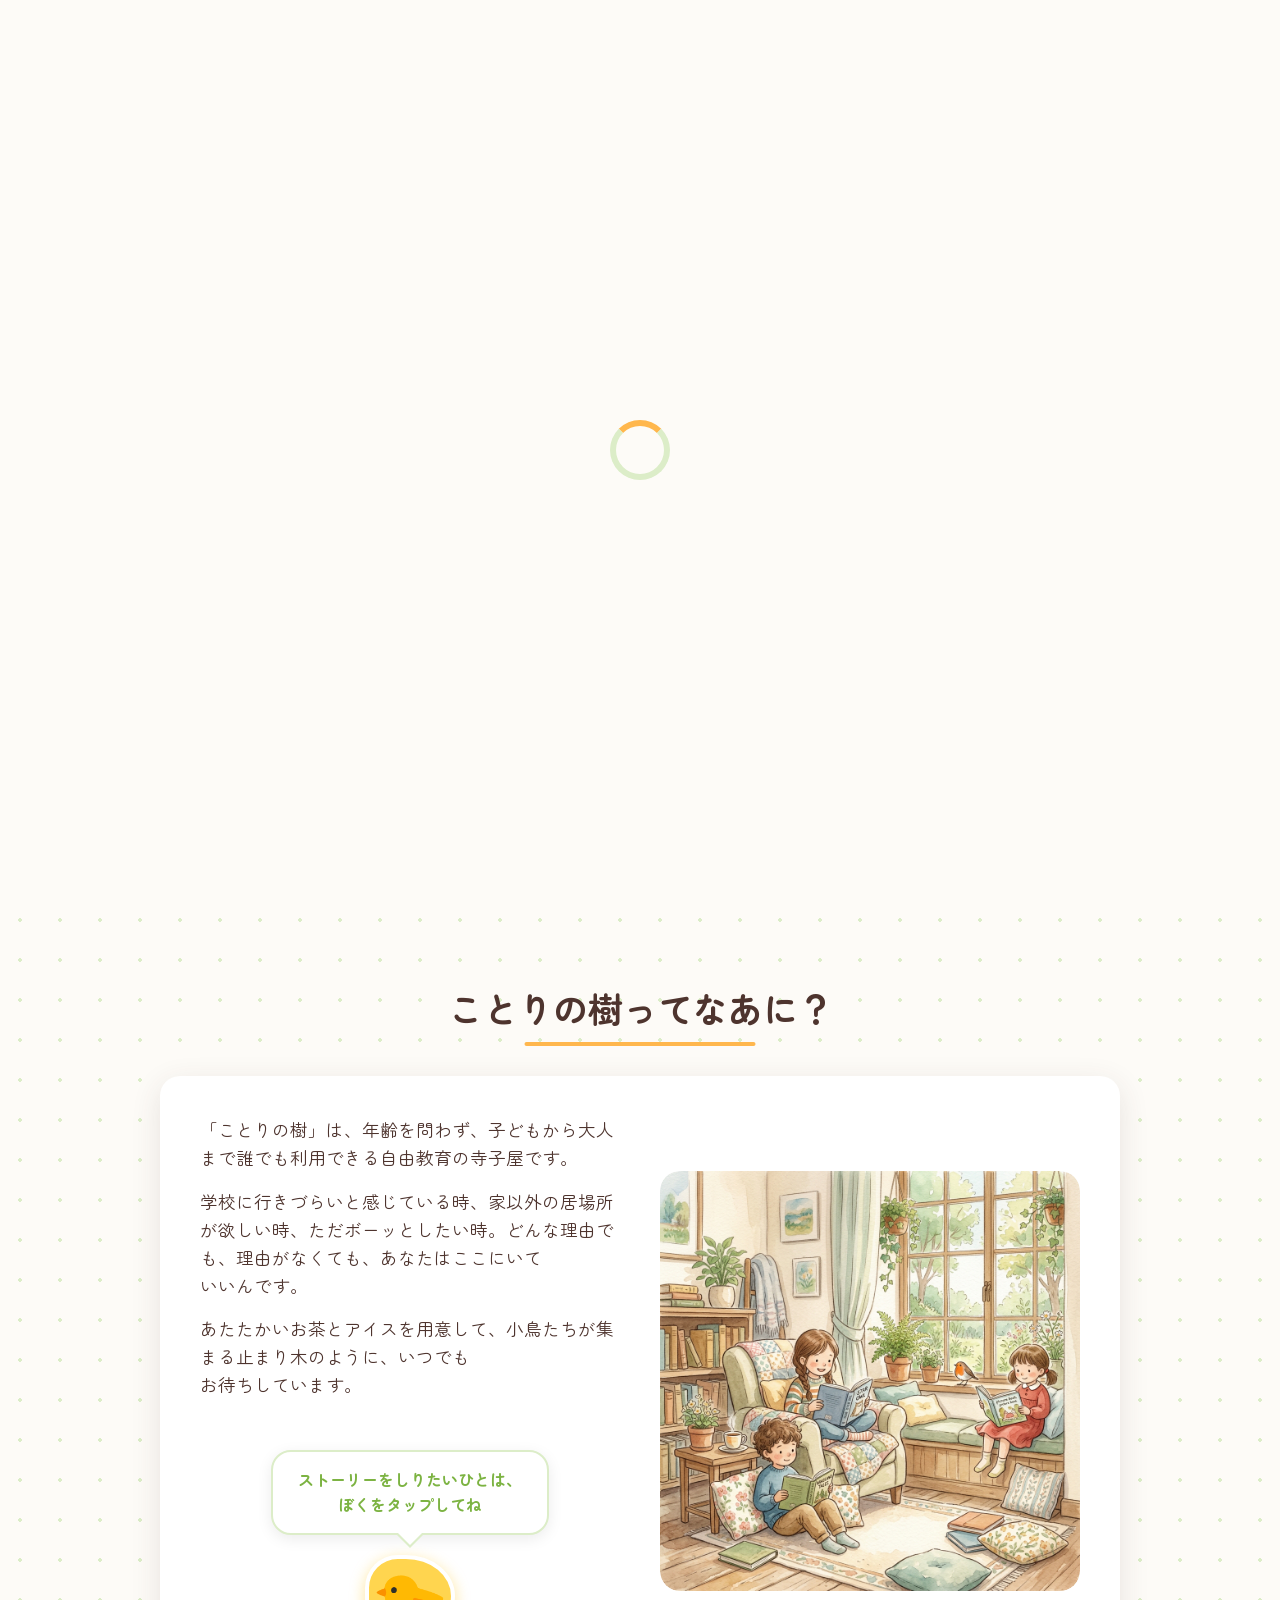
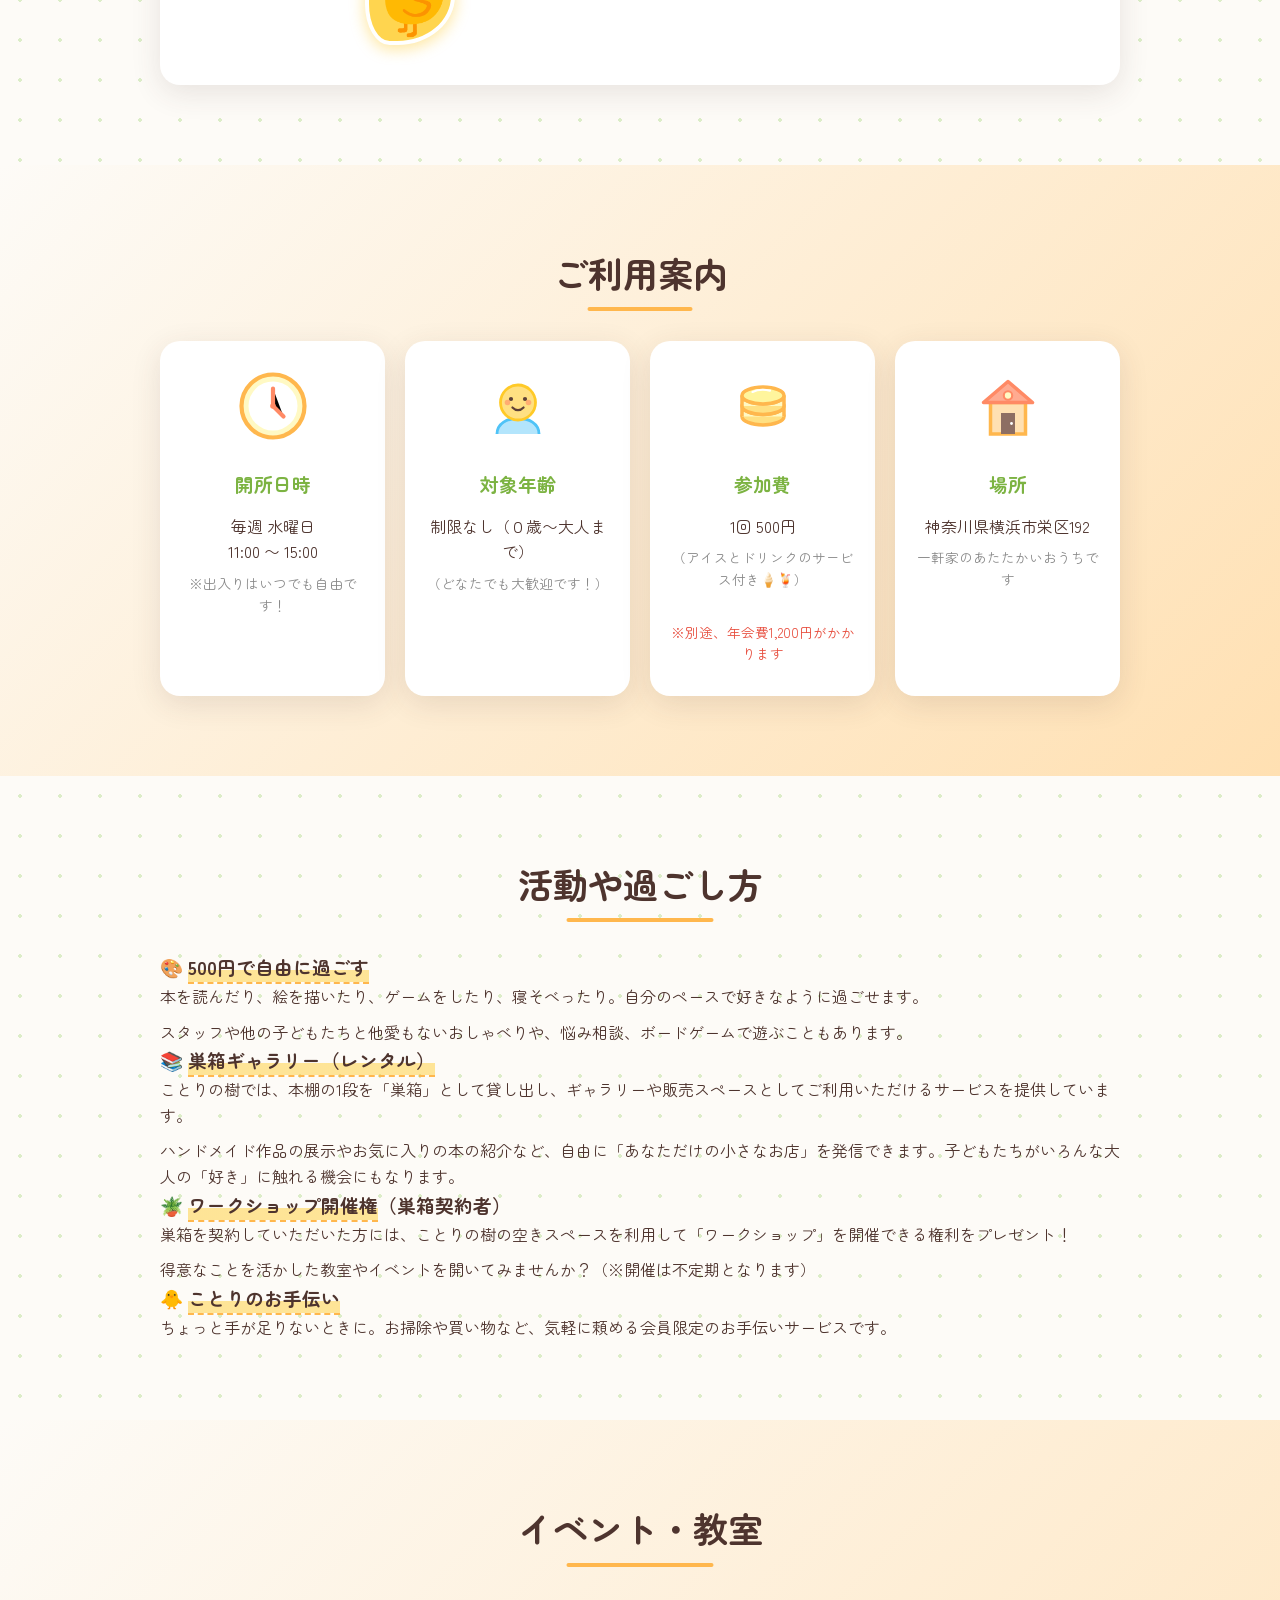
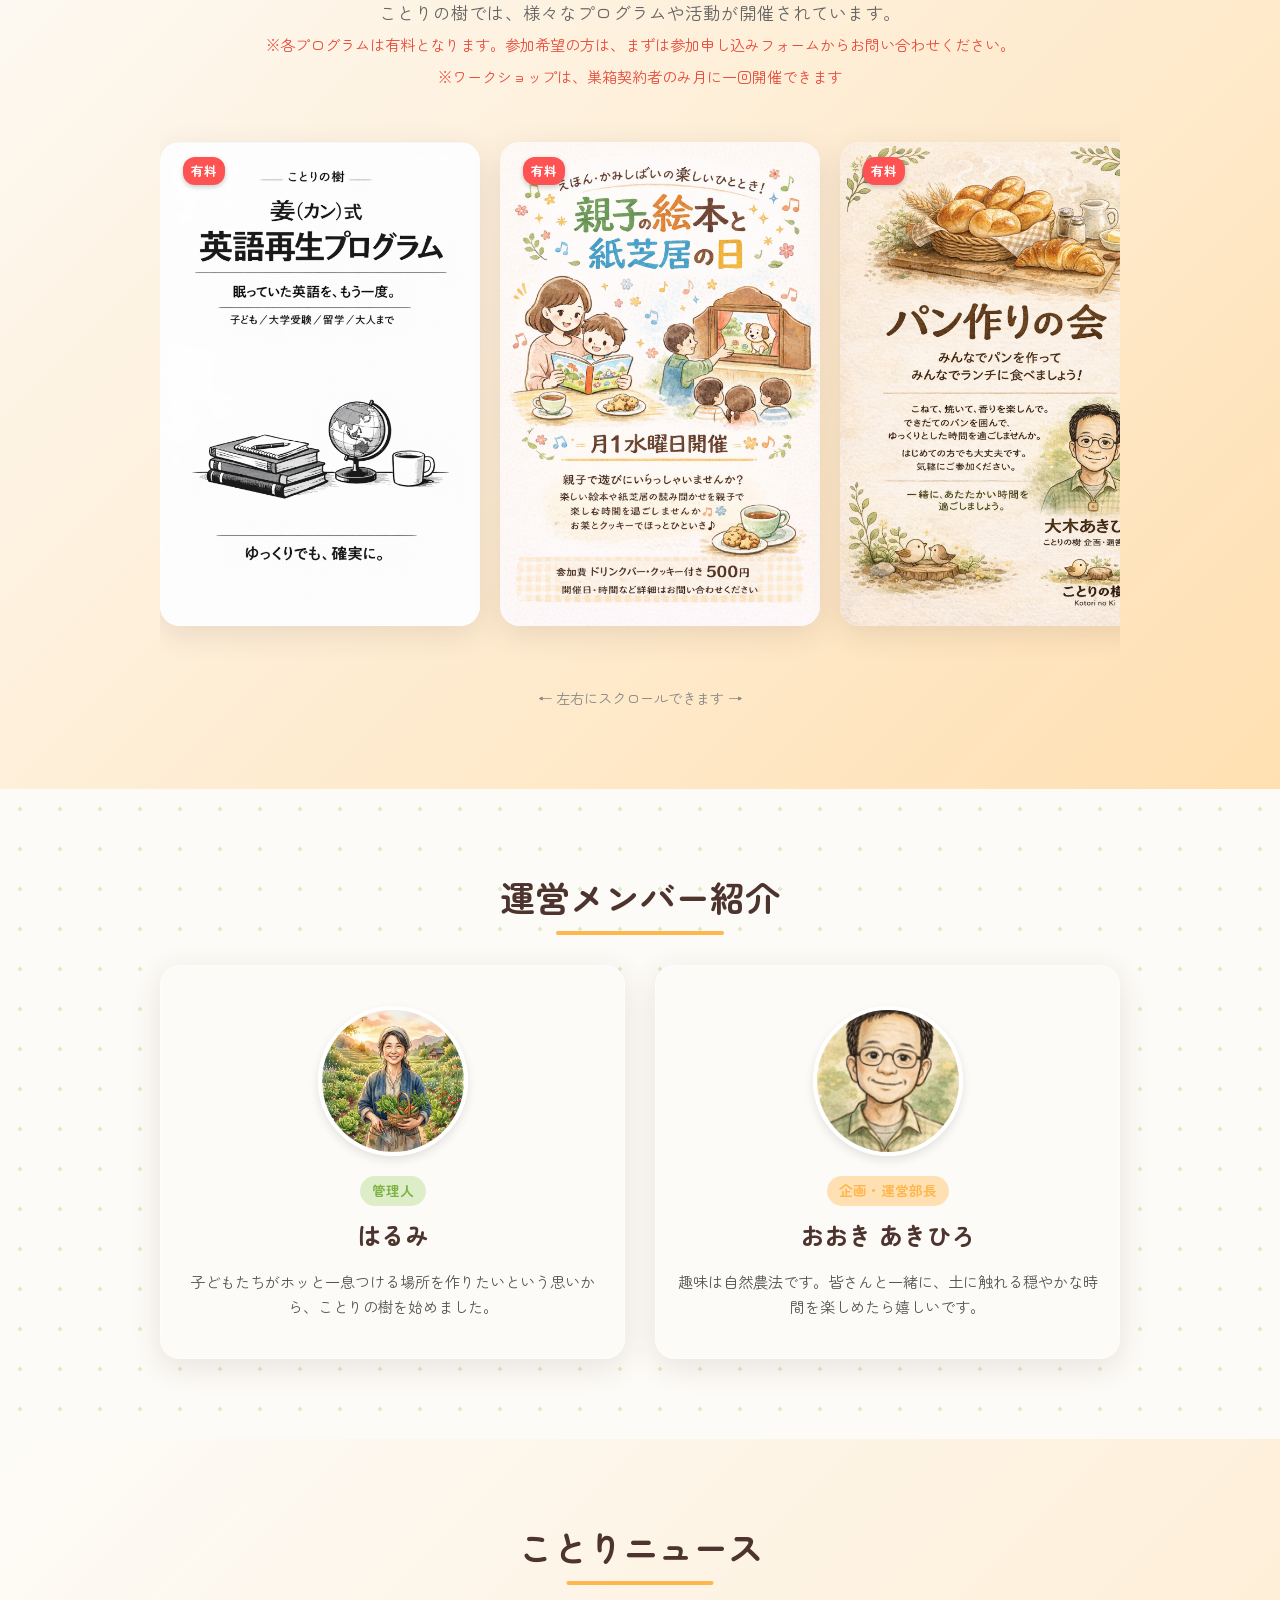
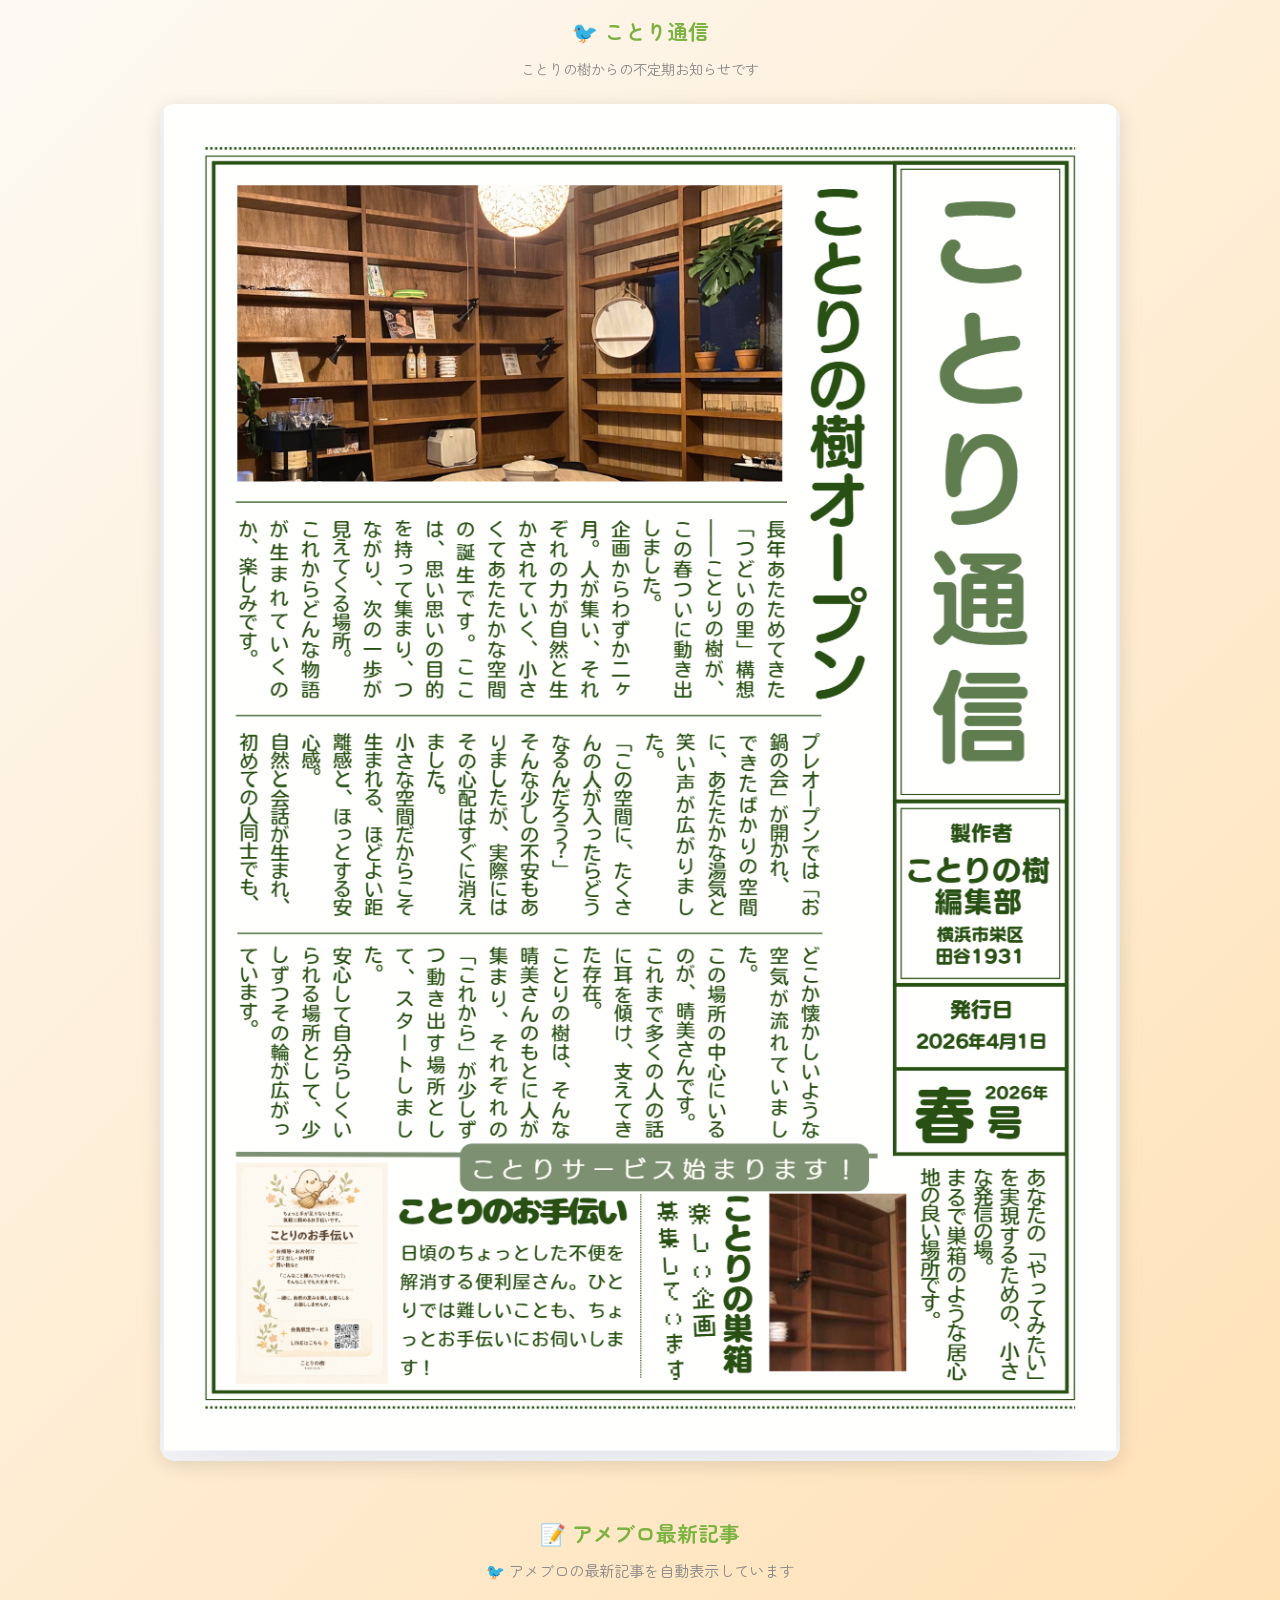
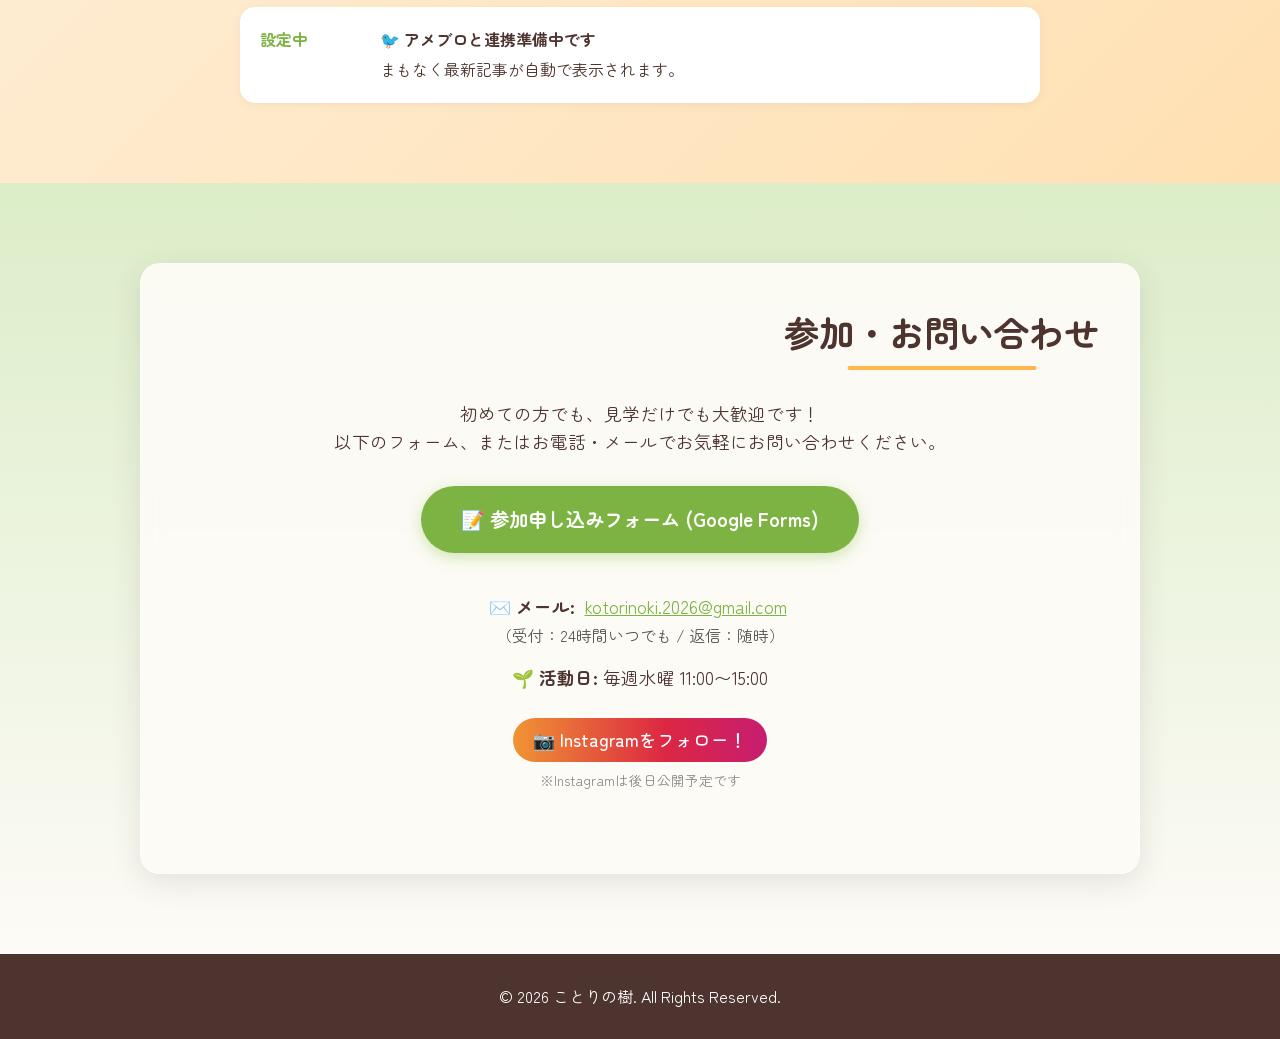
==== index.html @ 7802e170 "SEO/Security: title+region, OGP, JSON-LD, sitemap, robots.txt, email obfuscation, ameba-more-link bu" ====
<!DOCTYPE html>
<html lang="ja">

<head>
    <meta charset="UTF-8">
    <meta name="viewport" content="width=device-width, initial-scale=1.0">
    <title>ことりの樹 | 横浜・栄区の自由教育 寺子屋コミュニティスペース</title>
    <meta name="description" content="横浜市栄区にある自由教育の寺子屋「ことりの樹」。子どもから大人まで誰でも立ち寄れるコミュニティスペース。毎週水曜11〜15時、参加費500円（アイス・ドリンク付き）。">
    <meta name="keywords" content="ことりの樹, 横浜, 栄区, 自由教育, 寺子屋, コミュニティスペース, 不登校, 居場所, 子ども">
    <meta name="author" content="ことりの樹">
    <link rel="canonical" href="https://myuchandeasu.github.io/kotorinokideasu/">

    <!-- OGP（SNSシェア対策） -->
    <meta property="og:title" content="ことりの樹 | 横浜・栄区の自由教育 寺子屋">
    <meta property="og:description" content="小鳥のようにふらっと立ち寄れる場所。毎週水曜11〜15時、参加費500円。横浜市栄区の自由教育コミュニティスペースです。">
    <meta property="og:image" content="https://myuchandeasu.github.io/kotorinokideasu/nanohana.png">
    <meta property="og:url" content="https://myuchandeasu.github.io/kotorinokideasu/">
    <meta property="og:type" content="website">
    <meta property="og:locale" content="ja_JP">
    <meta property="og:site_name" content="ことりの樹">

    <!-- Twitter Card -->
    <meta name="twitter:card" content="summary_large_image">
    <meta name="twitter:title" content="ことりの樹 | 横浜・栄区の自由教育 寺子屋">
    <meta name="twitter:description" content="小鳥のようにふらっと立ち寄れる場所。毎週水曜11〜15時、参加費500円。横浜市栄区。">
    <meta name="twitter:image" content="https://myuchandeasu.github.io/kotorinokideasu/nanohana.png">

    <!-- JSON-LD 構造化データ（Googleがローカル施設として認識） -->
    <script type="application/ld+json">
    {
      "@context": "https://schema.org",
      "@type": "CommunityCenter",
      "name": "ことりの樹",
      "alternateName": "自由教育の寺子屋 ことりの樹",
      "description": "横浜市栄区にある、子どもから大人まで誰でも利用できる自由教育のコミュニティスペース。毎週水曜日11〜15時開所。参加費500円。",
      "url": "https://myuchandeasu.github.io/kotorinokideasu/",
      "email": "kotorinoki.2026@gmail.com",
      "address": {
        "@type": "PostalAddress",
        "streetAddress": "192",
        "addressLocality": "栄区",
        "addressRegion": "神奈川県横浜市",
        "addressCountry": "JP"
      },
      "openingHoursSpecification": {
        "@type": "OpeningHoursSpecification",
        "dayOfWeek": "Wednesday",
        "opens": "11:00",
        "closes": "15:00"
      },
      "priceRange": "¥500〜"
    }
    </script>

    <link rel="icon" href="favicon.png" type="image/png">
    <link rel="shortcut icon" href="favicon.png" type="image/png">
    <link href="https://fonts.googleapis.com/css2?family=Zen+Maru+Gothic:wght@400;500;700&display=swap"
        rel="stylesheet">
    <style>
/* ----- Base & Variables ----- */
:root {
    --primary: #7cb342; /* 少しだけ落ち着いたリーフグリーン */
    --primary-light: #dcedc8;
    --secondary: #ffb74d;
    --secondary-light: #ffe0b2;
    --bg-color: #fdfbf7;
    --text-color: #4e342e; /* より温かみのある深いウッドブラウン */
    --card-bg: rgba(253, 251, 247, 0.92); /* テキストが読みやすいように不透明度と温かみをアップ */
    --border-radius: 20px;
    --shadow: 0 8px 30px rgba(78, 52, 46, 0.12); /* ブラウン系のやさしい影 */
}

* {
    margin: 0;
    padding: 0;
    box-sizing: border-box;
    font-family: 'Zen Maru Gothic', sans-serif;
}

body {
    background-color: var(--bg-color);
    color: var(--text-color);
    line-height: 1.6;
    overflow-x: hidden;
}

h1, h2, h3, h4 { font-weight: 700; color: var(--text-color); }

a { text-decoration: none; color: inherit; transition: all 0.3s ease; }
ul { list-style: none; }

.container { max-width: 1000px; margin: 0 auto; padding: 0 20px; }
.section { padding: 80px 0; }

.section-title {
    text-align: center;
    font-size: 2.2rem;
    margin-bottom: 40px;
    position: relative;
    display: inline-block;
    left: 50%;
    transform: translateX(-50%);
}
.section-title::after {
    content: '';
    position: absolute;
    bottom: -10px;
    left: 20%;
    width: 60%;
    height: 4px;
    background: var(--secondary);
    border-radius: 2px;
}
.section-desc { font-size: 1.1rem; color: #666; line-height: 1.8; }

.glass-card {
    background: var(--card-bg);
    backdrop-filter: blur(10px);
    border-radius: var(--border-radius);
    padding: 40px;
    box-shadow: var(--shadow);
    border: 1px solid rgba(255,255,255,0.3);
}

.btn-primary, .btn-large, .btn-sm {
    display: inline-block;
    background: var(--secondary);
    color: #fff;
    padding: 12px 28px;
    border-radius: 50px;
    font-weight: 700;
    border: none;
    cursor: pointer;
    box-shadow: 0 4px 15px rgba(255,183,77,0.4);
    transition: transform 0.2s, box-shadow 0.2s;
}
.btn-large {
    padding: 18px 40px;
    font-size: 1.2rem;
    background: linear-gradient(to right, var(--primary) 0%, var(--primary) 50%, #558b2f 100%);
    background-size: 200% auto;
    box-shadow: 0 4px 15px rgba(139,195,74,0.4);
    transition: background-position 0.4s ease-out, transform 0.2s, box-shadow 0.2s;
}
.btn-sm { padding: 8px 16px; font-size: 0.9rem; }
.btn-primary:hover, .btn-large:hover, .btn-sm:hover {
    transform: translateY(-2px);
    box-shadow: 0 6px 20px rgba(0,0,0,0.15);
}
.btn-large:hover {
    background-position: right center;
}

.bounce { animation: bounce 2s infinite; }
@keyframes bounce {
    0%,20%,50%,80%,100% { transform: translateY(0); }
    40% { transform: translateY(-10px); }
    60% { transform: translateY(-5px); }
}

.btn-pulse {
    animation: btnPulse 2s infinite;
}
@keyframes btnPulse {
    0% { transform: scale(1); box-shadow: 0 0 0 0 rgba(255, 183, 77, 0.7); }
    50% { transform: scale(1.03); box-shadow: 0 0 0 10px rgba(255, 183, 77, 0); }
    100% { transform: scale(1); box-shadow: 0 0 0 0 rgba(255, 183, 77, 0); }
}

/* Navbar */
.navbar {
    position: fixed;
    top: 0;
    width: 100%;
    padding: 15px 40px;
    display: flex;
    justify-content: space-between;
    align-items: center;
    z-index: 1000;
    background: rgba(253, 251, 247, 0.9);
    backdrop-filter: blur(8px);
    box-shadow: 0 2px 15px rgba(78, 52, 46, 0.08);
    transition: all 0.3s ease;
}
.navbar.scrolled {
    padding: 10px 40px;
    background: rgba(253, 251, 247, 0.98);
}
.navbar .logo { font-size: 1.6rem; font-weight: 700; color: var(--text-color); cursor: pointer; }
.nav-links { display: flex; gap: 20px; align-items: center; }
.nav-links a { color: var(--text-color); font-weight: 500; }
.nav-links a:not(.btn-sm):hover { color: var(--primary); }

/* Hero */
.hero {
    position: relative;
    height: 100vh;
    min-height: 600px;
    display: flex;
    align-items: center;
    justify-content: center;
    padding: 20px;
    overflow: hidden;
}
.hero-slideshow {
    position: absolute;
    top: 0; left: 0; width: 100%; height: 100%;
    z-index: -1;
    background-color: var(--text-color);
}
.hero-slide {
    position: absolute;
    top: 0; left: 0; width: 100%; height: 100%;
    background-size: cover;
    background-position: center;
    filter: brightness(0.9) contrast(1.05);
    opacity: 0;
    animation: fadeAnim 12s infinite linear;
}
.slide-1 { animation-delay: 0s; }
.slide-2 { animation-delay: 6s; }

@keyframes fadeAnim {
    0% { opacity: 0; transform: scale(1); }
    10% { opacity: 1; transform: scale(1.02); }
    40% { opacity: 1; transform: scale(1.05); }
    50% { opacity: 0; transform: scale(1.06); }
    100% { opacity: 0; transform: scale(1.1); }
}
.hero-content { 
    text-align: center; 
    max-width: 650px; 
    margin-top: 30px; 
    opacity: 0;
    animation: textFadeIn 2s ease-out forwards;
    animation-delay: 1.5s; /* パッと画像が出た後に中心の文字が出現 */
}
@keyframes textFadeIn {
    0% { opacity: 0; transform: translateY(20px); }
    100% { opacity: 1; transform: translateY(0); }
}
.hero-content h1 { font-size: 2.5rem; margin-bottom: 20px; color: var(--text-color); }
.hero-content .subtitle { font-size: 1.1rem; margin-bottom: 30px; line-height: 1.8; font-weight: 500; }

/* Concept */
.pattern-bg {
    background-image: radial-gradient(var(--primary-light) 2px, transparent 2px);
    background-size: 40px 40px;
}
.concept-content {
    display: flex;
    align-items: center;
    gap: 40px;
    background: #fff;
    border-radius: var(--border-radius);
    padding: 40px;
    box-shadow: var(--shadow);
}
.concept-text { flex: 1; }
.concept-text p { margin-bottom: 15px; font-size: 1.1rem; }
.concept-image { flex: 1; border-radius: var(--border-radius); overflow: hidden; }
.concept-image img { width: 100%; height: auto; display: block; border-radius: var(--border-radius); transition: transform 0.3s; }
.concept-image img:hover { transform: scale(1.03); }

/* Info */
.soft-bg { background: linear-gradient(135deg, var(--bg-color), var(--secondary-light)); }
.info-grid { display: grid; grid-template-columns: repeat(auto-fit, minmax(220px, 1fr)); gap: 20px; }
.info-card { background: #fff; padding: 30px 20px; border-radius: var(--border-radius); text-align: center; box-shadow: var(--shadow); transition: transform 0.3s; }
.info-card:hover { transform: translateY(-5px); }
.info-card .icon { font-size: 3rem; margin-bottom: 15px; }
.info-card h3 { margin-bottom: 15px; color: var(--primary); }
.info-card .note { font-size: 0.85rem; color: #888; display: block; margin-top: 8px; }

/* Bookshelf */
.bookshelf-content { display: flex; align-items: center; gap: 40px; }
.bookshelf-text { flex: 1; }
.bookshelf-text h3 { font-size: 1.5rem; margin-bottom: 15px; color: var(--primary); }
.bookshelf-text p { margin-bottom: 15px; }
.bookshelf-grid { flex: 1; display: grid; grid-template-columns: 1fr 1fr; gap: 15px; }
.shelf-box {
    background: #fff;
    padding: 40px 20px;
    border-radius: 15px;
    text-align: center;
    font-weight: 700;
    box-shadow: var(--shadow);
    border-bottom: 8px solid var(--secondary);
    transition: transform 0.3s;
}
.shelf-box:hover { transform: translateY(-5px); }

/* Events Slider */
.events-slider {
    display: flex;
    overflow-x: auto;
    scroll-snap-type: x mandatory;
    gap: 20px;
    padding: 20px 0 40px;
    -webkit-overflow-scrolling: touch;
}
.events-slider::-webkit-scrollbar { height: 12px; }
.events-slider::-webkit-scrollbar-track { background: rgba(0,0,0,0.05); border-radius: 10px; }
.events-slider::-webkit-scrollbar-thumb { background: var(--primary-light); border-radius: 10px; border: 3px solid var(--bg-color); }
.events-slider::-webkit-scrollbar-thumb:hover { background: var(--primary); }
.event-slide {
    flex: 0 0 320px;
    scroll-snap-align: center;
    border-radius: var(--border-radius);
    overflow: hidden;
    box-shadow: var(--shadow);
    background: #fff;
    position: relative;
    transition: transform 0.3s;
    display: flex;
    flex-direction: column;
}
.event-slide:hover { transform: translateY(-5px); }
.event-slide img { width: 100%; height: 100%; object-fit: cover; display: block; flex-grow: 1; }
.event-slide.text-slide {
    display: flex;
    flex-direction: column;
    justify-content: center;
    align-items: center;
    padding: 40px 20px;
    background: #fff;
    border: 2px dashed var(--primary-light);
    text-align: center;
    height: 450px;
}
.event-slide.text-slide h3 { color: var(--primary); margin-bottom: 15px; }
.badge {
    position: absolute;
    top: 15px;
    left: 15px;
    padding: 6px 18px;
    border-radius: 20px;
    color: #fff;
    font-size: 0.85rem;
    font-weight: bold;
    z-index: 10;
    box-shadow: 0 2px 8px rgba(0,0,0,0.2);
}
.badge-paid { background-color: #ff7043; }
.badge-free { background-color: var(--primary); }
.badge-event { background-color: var(--secondary); }

/* Profile */
.profile-card { display: flex; align-items: center; gap: 30px; }
.profile-img { flex: 0 0 200px; }
.img-placeholder {
    width: 200px; height: 200px; border-radius: 50%;
    background: #ddd; display: flex; align-items: center;
    justify-content: center; color: #888; font-weight: bold;
    border: 4px solid #fff; box-shadow: 0 4px 10px rgba(0,0,0,0.1);
}
.profile-info { flex: 1; }
.profile-info h3 { font-size: 1.5rem; margin-bottom: 5px; }
.profile-tag {
    display: inline-block;
    background: var(--primary-light);
    color: var(--primary);
    padding: 4px 12px;
    border-radius: 15px;
    font-size: 0.85rem;
    font-weight: bold;
    margin-bottom: 15px;
}
.profile-info p { margin-bottom: 10px; }

/* News */
.news-list { display: flex; flex-direction: column; gap: 15px; max-width: 800px; margin: 0 auto; }
.news-item {
    background: #fff;
    display: flex;
    padding: 20px;
    border-radius: 15px;
    box-shadow: 0 2px 10px rgba(0,0,0,0.05);
    transition: box-shadow 0.3s;
}
.news-item:hover { box-shadow: 0 5px 20px rgba(0,0,0,0.1); }
.news-date { flex: 0 0 120px; font-weight: bold; color: var(--primary); }
.news-content h4 { margin-bottom: 5px; }

/* Contact */
.contact-section { background: linear-gradient(to bottom, var(--primary-light), var(--bg-color)); }
.contact-section .glass-card { text-align: center; }
.contact-desc { margin-bottom: 30px; font-size: 1.1rem; }
.action-buttons { margin-bottom: 40px; }
.contact-info { margin-bottom: 40px; font-size: 1.1rem; }
.contact-info a { color: var(--primary); font-weight: 500; }
.insta-link {
    display: inline-block;
    background: linear-gradient(to right, #f09433 0%, #dc2743 30%, #bc1888 60%, #5c0b41 100%);
    background-size: 200% auto;
    color: #fff !important;
    padding: 8px 20px;
    border-radius: 25px;
    text-decoration: none;
    font-weight: bold;
    transition: background-position 0.4s ease-out, transform 0.2s;
}
.insta-link:hover { 
    transform: scale(1.05); 
    background-position: right center;
}
.contact-form {
    text-align: left;
    max-width: 500px;
    margin: 0 auto;
    background: rgba(255,255,255,0.5);
    padding: 30px;
    border-radius: var(--border-radius);
}
.contact-form h3 { text-align: center; margin-bottom: 20px; }
.contact-form input, .contact-form textarea {
    width: 100%;
    padding: 15px;
    margin-bottom: 15px;
    border: 1px solid #ddd;
    border-radius: 10px;
    font-size: 1rem;
    background: #fff;
    outline: none;
    transition: border 0.3s;
}
.contact-form input:focus, .contact-form textarea:focus { border-color: var(--primary); }
.contact-form button { width: 100%; }

/* Footer */
footer { text-align: center; padding: 30px; background: var(--text-color); color: #fff; }
.footer-links a { transition: opacity 0.3s; }
.footer-links a:hover { opacity: 0.8; }

/* Hamburger */
.hamburger {
    display: none;
    flex-direction: column;
    justify-content: center;
    gap: 6px;
    cursor: pointer;
    padding: 6px;
    z-index: 1100;
    background: none;
    border: none;
}
.hamburger span { display: block; width: 26px; height: 3px; background: var(--primary); border-radius: 3px; transition: all 0.3s ease; }
.hamburger.open span:nth-child(1) { transform: translateY(9px) rotate(45deg); }
.hamburger.open span:nth-child(2) { opacity: 0; transform: scaleX(0); }
.hamburger.open span:nth-child(3) { transform: translateY(-9px) rotate(-45deg); }

/* Mobile Nav Overlay */
.mobile-nav {
    display: none;
    position: fixed;
    top: 0; left: 0;
    width: 100%; height: 100%;
    background: rgba(253,251,247,0.97);
    z-index: 1050;
    flex-direction: column;
    align-items: center;
    justify-content: center;
    gap: 30px;
    opacity: 0;
    pointer-events: none;
    transition: opacity 0.3s ease;
}
.mobile-nav.open { display: flex; opacity: 1; pointer-events: all; }
.mobile-nav a {
    font-size: 1.4rem;
    font-weight: 700;
    color: var(--text-color);
    padding: 10px 0;
    border-bottom: 2px solid var(--primary-light);
    width: 70%;
    text-align: center;
    transition: color 0.2s;
}
.mobile-nav a:hover, .mobile-nav a:active { color: var(--primary); }
.mobile-nav a.btn-sm {
    background: var(--secondary);
    color: #fff;
    border-radius: 50px;
    border-bottom: none;
    padding: 12px 30px;
    margin-top: 10px;
}

/* Responsive 768px */
@media (max-width: 768px) {
    .section { padding: 50px 0; }
    .container { padding: 0 16px; }
    .section-title { font-size: 1.6rem; margin-bottom: 28px; }
    .navbar { padding: 15px 20px; }
    .navbar.scrolled { padding: 12px 20px; }
    .nav-links { display: none; }
    .hamburger { display: flex; }
    .hero { min-height: 100svh; padding: 16px; }
    .hero-content { margin-top: 60px; padding: 24px 20px; }
    .hero-content h1 { font-size: 1.7rem; line-height: 1.4; }
    .hero-content .subtitle { font-size: 0.95rem; }
    .btn-primary { padding: 12px 24px; font-size: 0.95rem; }
    .concept-content { flex-direction: column; padding: 24px 16px; gap: 20px; }
    .concept-text p { font-size: 1rem; }
    .info-grid { grid-template-columns: 1fr 1fr; gap: 14px; }
    .info-card { padding: 20px 12px; }
    .info-card .icon { font-size: 2.2rem; }
    .story-content { white-space: normal !important; padding: 28px 18px !important; font-size: 0.95rem !important; line-height: 2 !important; text-align: left !important; }
    .manga-trigger .glass-card { padding: 28px 24px !important; width: 100%; box-sizing: border-box; }
    .manga-trigger { margin-top: 36px !important; }
    .bookshelf-content { flex-direction: column; gap: 20px; }
    .bookshelf-grid { width: 100%; grid-template-columns: 1fr 1fr; }
    .shelf-box { padding: 24px 12px; font-size: 0.95rem; }
    .event-slide { flex: 0 0 260px; }
    .event-slide.text-slide { height: 360px; padding: 28px 16px; }
    .btn-large { padding: 14px 24px; font-size: 1rem; }
    .profiles-grid { grid-template-columns: 1fr !important; }
    .news-item { flex-direction: column; gap: 8px; }
    .news-date { flex: 0 0 auto; font-size: 0.9rem; }
    .contact-section .glass-card { padding: 28px 16px; }
    .contact-info { font-size: 0.95rem; }
    .contact-form { padding: 20px 16px; }
    .contact-desc { font-size: 1rem; }
    .profile-img { flex: 0 0 auto; }
}

/* Responsive 400px */
@media (max-width: 400px) {
    .info-grid { grid-template-columns: 1fr; }
    .bookshelf-grid { grid-template-columns: 1fr; }
    .hero-content h1 { font-size: 1.45rem; }
    .section-title { font-size: 1.4rem; }
}

/* Bird Button & Speech Bubble */
.bird-btn {
    font-size: 4.5rem;
    cursor: pointer;
    display: inline-block;
    transition: transform 0.2s;
    user-select: none;
    line-height: 1;
}
.bird-btn:hover { transform: scale(1.1) rotate(-5deg); }
.bird-btn:active { transform: scale(0.9); }

.speech-bubble {
    position: relative;
    background: #fff;
    border-radius: 20px;
    padding: 15px 25px;
    font-weight: bold;
    color: var(--primary);
    display: inline-block;
    box-shadow: 0 4px 15px rgba(0,0,0,0.08);
    margin-bottom: 20px;
    border: 2px solid var(--primary-light);
}
.speech-bubble::after {
    content: ''; position: absolute;
    bottom: -12px; left: 50%; transform: translateX(-50%);
    border-width: 12px 12px 0;
    border-style: solid;
    border-color: #fff transparent transparent transparent;
    z-index: 2;
}
.speech-bubble::before {
    content: ''; position: absolute;
    bottom: -15px; left: 50%; transform: translateX(-50%);
    border-width: 15px 15px 0;
    border-style: solid;
    border-color: var(--primary-light) transparent transparent transparent;
    z-index: 1;
}
.pulse-animation {
    animation: bubblePulse 2s infinite ease-in-out;
}
@keyframes bubblePulse {
    0% { transform: translateY(0); }
    50% { transform: translateY(-5px); }
    100% { transform: translateY(0); }
}

/* Modal */
.story-modal {
    display: none;
    position: fixed; z-index: 2000; left: 0; top: 0;
    width: 100%; height: 100%;
    background-color: rgba(78, 52, 46, 0.5);
    backdrop-filter: blur(8px);
    align-items: center; justify-content: center;
    padding: 20px;
    opacity: 0;
    transition: opacity 0.3s;
}
.story-modal.show { display: flex; opacity: 1; }
.story-modal-content {
    background: var(--bg-color);
    padding: 50px; border-radius: var(--border-radius);
    width: 100%; max-width: 800px; max-height: 90vh;
    overflow-y: auto; position: relative;
    box-shadow: 0 10px 40px rgba(0,0,0,0.3);
    transform: translateY(20px);
    transition: transform 0.3s;
}
.story-modal.show .story-modal-content { transform: translateY(0); }
.close-modal {
    position: fixed; top: 20px; right: 30px;
    font-size: 3.5rem; cursor: pointer; color: #fff;
    line-height: 1; z-index: 2005;
    text-shadow: 0 2px 10px rgba(0,0,0,0.5);
    transition: transform 0.2s;
}
.close-modal:hover { color: #fdfbf7; transform: scale(1.1); }
@media (max-width: 768px) {
    .story-modal-content { padding: 30px 20px; }
    .close-modal { top: 15px; right: 20px; font-size: 3rem; }
}

/* Additions for playful elements */
.cute-wiggle {
    display: inline-block;
    animation: titleWiggle 3s infinite ease-in-out;
}
@keyframes titleWiggle {
    0%, 100% { transform: rotate(-2deg); }
    50% { transform: rotate(2deg); }
}

.bird-blob {
    width: 90px; height: 90px;
    background: #ffd54f;
    border-radius: 40% 60% 70% 30% / 40% 50% 60% 50%;
    display: flex; align-items: center; justify-content: center;
    font-size: 3.8rem;
    border: 4px solid #fff;
    box-shadow: 0 4px 15px rgba(255, 193, 7, 0.4);
    animation: blobMorph 4s infinite alternate ease-in-out;
}
@keyframes blobMorph {
    0% { border-radius: 40% 60% 70% 30% / 40% 50% 60% 50%; }
    100% { border-radius: 60% 40% 30% 70% / 60% 50% 40% 50%; }
}

.colorful-icon {
    width: 65px; height: 65px;
    margin: 0 auto 15px;
    border-radius: 50%;
    display: flex; align-items: center; justify-content: center;
    font-size: 2.5rem;
    box-shadow: 0 4px 10px rgba(0,0,0,0.1);
    transform: rotate(-5deg);
    border: 3px solid #fff;
}

/* Loading Overlay */
#loading-overlay {
    position: fixed;
    top: 0; left: 0; width: 100vw; height: 100vh;
    background-color: var(--bg-color);
    z-index: 9999;
    display: flex;
    align-items: center; justify-content: center;
    transition: opacity 0.8s ease;
    overflow: hidden;
}

.loader-circle {
    width: 60px; height: 60px;
    border: 6px solid var(--primary-light);
    border-top: 6px solid #ffb74d;
    border-radius: 50%;
    animation: spin 1s linear infinite;
}
@keyframes spin { 0% { transform: rotate(0deg); } 100% { transform: rotate(360deg); } }

.loading-bird {
    position: absolute;
    font-size: 5rem;
    animation: birdFlyM 4.2s forwards;
}
@keyframes birdFlyM {
    0%   { left: -10vw; top: 70vh; transform: rotate(-15deg); animation-timing-function: ease-out; }
    25%  { left: 25vw;  top: 20vh; transform: rotate(15deg);  animation-timing-function: ease-in;  }
    50%  { left: 50vw;  top: 60vh; transform: rotate(-15deg); animation-timing-function: ease-out; }
    75%  { left: 75vw;  top: 20vh; transform: rotate(15deg);  animation-timing-function: ease-in;  }
    100% { left: 110vw; transform: translateY(-50%) rotate(0deg) scaleX(1); }
}

/* Highlights and Badges */
.highlight-text {
    background: linear-gradient(transparent 60%, rgba(255, 193, 7, 0.4) 60%);
    display: inline-block;
}
.highlight-text.clickable {
    cursor: pointer;
    transition: transform 0.2s, background-color 0.2s;
    border-bottom: 2px dashed #ffb74d;
}
.highlight-text.clickable:hover {
    transform: scale(1.02);
    background-color: rgba(255, 193, 7, 0.1);
}
.email-copy-area:hover .copy-tooltip {
    visibility: visible !important;
    opacity: 1 !important;
}
.badge {
    background-color: #ff5252;
    color: white;
    font-size: 0.8rem;
    padding: 4px 8px;
    border-radius: 12px;
    vertical-align: middle;
    margin-left: 8px;
    box-shadow: 0 2px 5px rgba(0,0,0,0.2);
    font-weight: bold;
}
    </style>
</head>

<body>
    <!-- Loading Overlay -->
    <div id="loading-overlay">
        <div class="loader-circle"></div>
        <div class="loading-bird">🐤</div>
    </div>

    <!-- Navbar -->
    <nav class="navbar">
        <div class="logo">ことりの樹</div>
        <div class="nav-links">
            <a href="#about">コンセプト</a>
            <a href="#info">利用案内</a>
            <a href="#activities">活動・イベント</a>
            <a href="javascript:void(0)" onclick="openStoryModal()">はるみストーリー</a>
            <a href="javascript:void(0)" onclick="openRulesModal()">利用規約</a>
            <a href="#contact" class="btn-sm">お問い合わせ</a>
        </div>
        <button class="hamburger" id="hamburgerBtn" aria-label="メニューを開く">
            <span></span>
            <span></span>
            <span></span>
        </button>
    </nav>

    <!-- Mobile Nav Overlay -->
    <nav class="mobile-nav" id="mobileNav">
        <a href="#about" class="mobile-nav-link">コンセプト</a>
        <a href="#info" class="mobile-nav-link">利用案内</a>
        <a href="#activities" class="mobile-nav-link">活動・イベント</a>
        <a href="javascript:void(0)" class="mobile-nav-link" onclick="openStoryModal()">はるみストーリー</a>
        <a href="javascript:void(0)" class="mobile-nav-link" onclick="openRulesModal()">利用規約</a>
        <a href="#contact" class="btn-sm mobile-nav-link">お問い合わせ</a>
    </nav>

    <!-- Hero Section -->
    <header class="hero">
        <div class="hero-slideshow">
            <div class="hero-slide slide-1" style="background-image: url('nanohana.png');"></div>
            <div class="hero-slide slide-2" style="background-image: url('images/image.png');"></div>
        </div>
        <div class="hero-content glass-card">
            <h1>ちょっと、休みに来ませんか？</h1>
            <p class="subtitle">小鳥のようにふらっと立ち寄れる場所。<br>人と話したい日、しずかにすごしたい日、<br>理由があってもなくても、大丈夫。</p>
            <a href="#about" class="btn-primary">くわしく見る</a>
        </div>
    </header>

    <!-- Concept Section -->
    <section id="about" class="section pattern-bg">
        <div class="container">
            <h2 class="section-title cute-wiggle">ことりの樹ってなあに？</h2>
            <div class="concept-content">
                <div class="concept-text">
                    <p>「ことりの樹」は、年齢を問わず、子どもから大人まで誰でも利用できる自由教育の<span style="display: inline-block;">寺子屋です。</span></p>
                    <p>学校に行きづらいと感じている時、家以外の居場所が欲しい時、ただボーッとしたい時。どんな理由でも、理由がなくても、あなたはここにいて<span style="display: inline-block;">いいんです。</span></p>
                    <p>あたたかいお茶とアイスを用意して、小鳥たちが集まる止まり木のように、いつでも<span style="display: inline-block;">お待ちしています。</span></p>
                    <div style="margin-top: 50px; text-align: center; position: relative;">
                        <!-- 吹き出し -->
                        <div class="speech-bubble pulse-animation">
                            ストーリーをしりたいひとは、<br>ぼくをタップしてね
                        </div><br>
                        <!-- 小鳥ボタン -->
                        <div class="bird-btn bounce" onclick="openStoryModal()">
                            <div class="bird-blob">🐤</div>
                        </div>
                    </div>
                </div>
                <div class="concept-image">
                    <img src="images/activity_img.png" alt="子どもたちがリラックスして過ごす様子">
                </div>
            </div>
        </div>
    </section>

    <!-- Information Section -->
    <section id="info" class="section soft-bg">
        <div class="container">
            <h2 class="section-title">ご利用案内</h2>
            <div class="info-grid">
                <div class="info-card">
                    <div class="icon" style="margin-bottom: 10px;">
                        <svg width="70" height="70" viewBox="0 0 100 100" xmlns="http://www.w3.org/2000/svg">
                          <circle cx="50" cy="50" r="45" fill="#FFF9C4" stroke="#FFB74D" stroke-width="6"/>
                          <circle cx="50" cy="50" r="35" fill="#FFF"/>
                          <path d="M50 25 V50 L65 65" stroke="#FF8A65" stroke-width="6" stroke-linecap="round" stroke-linejoin="round"/>
                          <circle cx="50" cy="50" r="4" fill="#FF8A65"/>
                        </svg>
                    </div>
                    <h3>開所日時</h3>
                    <p>毎週 水曜日<br>11:00 〜 15:00<br><span class="note">※出入りはいつでも自由です！</span></p>
                </div>
                <div class="info-card">
                    <div class="icon" style="margin-bottom: 10px;">
                        <svg width="70" height="70" viewBox="0 0 100 100" xmlns="http://www.w3.org/2000/svg">
                          <path d="M20 90 C 20 60, 80 60, 80 90" fill="#B3E5FC" stroke="#4FC3F7" stroke-width="4"/>
                          <circle cx="50" cy="45" r="25" fill="#FFE082" stroke="#FFCA28" stroke-width="4"/>
                          <circle cx="40" cy="40" r="3" fill="#5D4037"/>
                          <circle cx="60" cy="40" r="3" fill="#5D4037"/>
                          <path d="M42 52 Q 50 60 58 52" fill="none" stroke="#5D4037" stroke-width="3" stroke-linecap="round"/>
                          <circle cx="35" cy="45" r="4" fill="#FF8A65" opacity="0.6"/>
                          <circle cx="65" cy="45" r="4" fill="#FF8A65" opacity="0.6"/>
                        </svg>
                    </div>
                    <h3>対象年齢</h3>
                    <p>制限なし（０歳〜大人まで）<br><span class="note">（どなたでも大歓迎です！）</span></p>
                </div>
                <div class="info-card">
                    <div class="icon" style="margin-bottom: 10px;">
                        <svg width="70" height="70" viewBox="0 0 100 100" xmlns="http://www.w3.org/2000/svg">
                          <ellipse cx="50" cy="65" rx="30" ry="12" fill="#FFE082" stroke="#FFB74D" stroke-width="5"/>
                          <path d="M20 65 V50 A 30 12 0 0 0 80 50 V65" fill="#FFF9C4" stroke="#FFB74D" stroke-width="5"/>
                          <ellipse cx="50" cy="50" rx="30" ry="12" fill="#FFE082" stroke="#FFB74D" stroke-width="5"/>
                          <path d="M20 50 V35 A 30 12 0 0 0 80 35 V50" fill="#FFF9C4" stroke="#FFB74D" stroke-width="5"/>
                          <ellipse cx="50" cy="35" rx="30" ry="12" fill="#FFF59D" stroke="#FFB74D" stroke-width="5"/>
                          <path d="M35 30 Q 45 25 60 28" fill="none" stroke="#FFF" stroke-width="3" stroke-linecap="round"/>
                        </svg>
                    </div>
                    <h3>参加費</h3>
                    <p>1回 500円<br><span class="note">（アイスとドリンクのサービス付き🍦🍹）</span><br><span class="note" style="font-size: 0.85rem; color: #e74c3c; margin-top: 5px; display: inline-block;">※別途、年会費1,200円がかかります</span></p>
                </div>
                <div class="info-card">
                    <div class="icon" style="margin-bottom: 10px;">
                        <svg width="70" height="70" viewBox="0 0 100 100" xmlns="http://www.w3.org/2000/svg">
                          <rect x="25" y="45" width="50" height="45" fill="#FFE0B2" stroke="#FFB74D" stroke-width="5"/>
                          <path d="M15 45 L50 15 L85 45 Z" fill="#FFAB91" stroke="#FF8A65" stroke-width="5" stroke-linejoin="round"/>
                          <rect x="40" y="60" width="20" height="30" fill="#8D6E63"/>
                          <circle cx="55" cy="75" r="2" fill="#FFF"/>
                          <circle cx="50" cy="35" r="6" fill="#FFF9C4" stroke="#FF8A65" stroke-width="3"/>
                        </svg>
                    </div>
                    <h3>場所</h3>
                    <p>神奈川県横浜市栄区192<br><span class="note">一軒家のあたたかいおうちです</span></p>
                </div>
            </div>
        </div>
    </section>

    <!-- Activities Section -->
    <section id="activities" class="section pattern-bg">
        <div class="container">
            <h2 class="section-title">活動や過ごし方</h2>
            <div class="activities-wrapper">
                
                <!-- 1. 自由に過ごす -->
                <div class="activity-item">
                    <h3>🎨 <span class="highlight-text clickable" onclick="openFreeTimeModal()">500円で自由に過ごす</span></h3>
                    <p>本を読んだり、絵を描いたり、ゲームをしたり、寝そべったり。自分のペースで好きなように過ごせます。</p>
                    <p style="margin-top: 10px;">スタッフや他の子どもたちと他愛もないおしゃべりや、悩み相談、ボードゲームで遊ぶこともあります。</p>
                </div>
                
                <!-- 2. 巣箱を貸し出すサービス -->
                <div class="activity-item">
                    <h3>📚 <span class="highlight-text clickable" onclick="openGalleryModal()">巣箱ギャラリー（レンタル）</span></h3>
                    <p>ことりの樹では、本棚の1段を「巣箱」として貸し出し、ギャラリーや販売スペースとしてご利用いただけるサービスを提供しています。</p>
                    <p style="margin-top: 10px;">ハンドメイド作品の展示やお気に入りの本の紹介など、自由に「あなただけの小さなお店」を発信できます。子どもたちがいろんな大人の「好き」に触れる機会にもなります。</p>
                </div>
                
                <!-- 3. ワークショップ開催権 -->
                <div class="activity-item">
                    <h3>🪴 <span class="highlight-text clickable" onclick="openWorkshopModal()">ワークショップ開催権</span>（巣箱契約者）</h3>
                    <p>巣箱を契約していただいた方には、ことりの樹の空きスペースを利用して「ワークショップ」を開催できる権利をプレゼント！</p>
                    <p style="margin-top: 10px;">得意なことを活かした教室やイベントを開いてみませんか？（※開催は不定期となります）</p>
                </div>
                
                <!-- 4. ことりのお手伝い -->
                <div class="activity-item">
                    <h3>🐥 <span class="highlight-text clickable" onclick="openHelperModal()">ことりのお手伝い</span></h3>
                    <p>ちょっと手が足りないときに。お掃除や買い物など、気軽に頼める会員限定のお手伝いサービスです。</p>
                </div>

            </div>
        </div>
    </section>

    <!-- Free Time Modal -->
    <div id="freeTimeModal" class="story-modal">
        <span class="close-modal" onclick="closeFreeTimeModal()">&times;</span>
        <div class="story-modal-content">
            <div class="container">
                <h2 class="section-title">500円で自由に過ごす</h2>
                <div class="story-content" style="background: rgba(255,255,255,0.7); padding: 50px 30px; border-radius: 15px; box-shadow: 0 4px 15px rgba(0,0,0,0.05); text-align: center; line-height: 2.2; font-size: 1.05rem; color: #555; max-width: 700px; margin: 0 auto;">
                    <img src="images/image.png" alt="ギャラリー" style="max-width: 100%; border-radius: 10px; margin-bottom: 20px; box-shadow: 0 4px 10px rgba(0,0,0,0.1);">
                    <p style="margin-bottom: 2em; font-weight: bold; color: #5d4037; font-size: 1.2rem;">店内の様子</p>
                    <p>
                        落ち着いた空間の中で、自由に時間を過ごせます。<br>
                        本を読んだり、絵を描いたり。<br>
                        疲れたらごろんと横になれるスペースもあります。<br>
                        美味しいアイスとドリンクもどうぞ！
                    </p>
                </div>
            </div>
        </div>
    </div>

    <!-- Gallery Modal -->
    <div id="galleryModal" class="story-modal">
        <span class="close-modal" onclick="closeGalleryModal()">&times;</span>
        <div class="story-modal-content">
            <div class="container">
                <h2 class="section-title">巣箱ギャラリー 大募集中！</h2>
                <div class="story-content" style="background: rgba(255,255,255,0.7); padding: 50px 30px; border-radius: 15px; box-shadow: 0 4px 15px rgba(0,0,0,0.05); text-align: center; line-height: 2.2; font-size: 1.05rem; color: #555; max-width: 700px; margin: 0 auto;">
                    <p style="margin-bottom: 1em;">
                        ことりの樹では、本棚の一角を「巣箱」としてお貸ししています！<br>
                        あなたの「好き」や「得意」を並べてみませんか？
                    </p>
                    <ul style="list-style: none; padding: 0; text-align: left; background: #fffdf5; padding: 25px; border-radius: 10px; border: 2px dashed #ffb74d; margin-bottom: 2em; color: #5d4037; font-weight: bold;">
                        <li style="margin-bottom: 10px;"><span style="color:#ffb74d;">✔️</span> ハンドメイド作品の展示・販売</li>
                        <li style="margin-bottom: 10px;"><span style="color:#ffb74d;">✔️</span> 大好きな本の紹介コーナー</li>
                        <li style="margin-bottom: 10px;"><span style="color:#ffb74d;">✔️</span> 活動のポートフォリオとしての活用</li>
                        <li><span style="color:#ffb74d;">✔️</span> <strong style="color: #ff5252;">月に1回ワークショップが開けます！</strong></li>
                    </ul>

                    <div style="margin-bottom: 2em; padding: 20px; background: #fff; border-radius: 10px; box-shadow: 0 2px 10px rgba(0,0,0,0.05);">
                        <h3 style="color: var(--primary); margin-bottom: 15px; font-size: 1.15rem;">✨ 過去の巣箱の例（みぃの巣箱）</h3>
                        <img src="images/すばこのれい.png" alt="みぃの巣箱" style="max-width: 100%; border-radius: 10px; margin-bottom: 15px; box-shadow: 0 4px 10px rgba(0,0,0,0.1);">
                        <div style="text-align: left; background: #fffdf5; border: 1px dashed #ccc; padding: 15px; border-radius: 8px; color: #666; font-size: 0.95rem; line-height: 1.8;">
                            <p style="font-weight: bold; color: var(--primary); margin-bottom: 10px; text-align: center; font-size: 1.1rem;">【みぃの巣箱】</p>
                            <p style="font-weight: bold; margin-bottom: 10px;">☆身近な人＆みぃの言葉とアートたち…</p>
                            <p>
                                ◆友人の著書『見えないボクと盲導犬アンジーの目もあてられない日々』<br>
                                ◆兄の著書『幸来る(ｻｲｸﾙ)おじさん』<br>
                                ◆共著『アートとしての目隠し写真』<br>
                                ◆報告書『五感を通してちがいを楽しむワークショップのすすめ』<br>
                                ◆作品集『若者のための児童文化教室(あそび心コース)』<br>
                                ◆手づくり絵本『ぼくのたからもの』<br>
                                ◆小さな絵『風の音・水の音』<br>
                                ◆ブックスタンド代わりのスチロール立方体<br>
                                …などが堆積中♪
                            </p>
                        </div>
                    </div>

                    <div style="text-align: left; background: #fffdf5; padding: 25px; border-radius: 10px; border: 2px dashed #ffb74d; margin-bottom: 25px;">
                        <h3 style="color: #ff5252; margin-bottom: 15px; font-size: 1.3rem; text-align: center;">📋 募集詳細</h3>
                        <p style="text-align: center; color: #5d4037; font-weight: bold; font-size: 1.15rem; margin-bottom: 20px;">
                            🌱 あなたの考えや感性を、形にしてみませんか？
                        </p>
                        <ul style="list-style: none; padding: 0; color: #5d4037; font-weight: bold; line-height: 1.8; font-size: 1rem;">
                            <li style="margin-bottom: 10px;"><span style="color:#ffb74d;">✔️</span> 本棚1枠：<strong style="color: #ff5252;">月額 3,500円（初月無料！）</strong></li>
                            <li style="margin-bottom: 10px;"><span style="color:#ffb74d;">✔️</span> <strong style="color: #ff5252;">月に1回の小さな講座・会が開催可能です。</strong></li>
                            <li style="margin-bottom: 10px;"><span style="color:#ffb74d;">✔️</span> ワークショップの参加費は<strong style="color: #ff5252;">自由に設定OK！</strong><br>
                                <span style="font-size: 0.95rem; font-weight: normal; color: #666;">（初月の無料期間ならリスクもなく、参加費で本棚代を取り戻すことも十分に可能です💡）</span></li>
                            <li style="margin-bottom: 10px;"><span style="color:#ffb74d;">✔️</span> 内容は原則自由です。（※公序良俗に反するものは不可）</li>
                            <li><span style="color:#ffb74d;">✔️</span> いただいた本棚代は、ことりの樹の健全な運営・場所の維持費として大切に活用させていただきます🕊️</li>
                        </ul>
                    </div>

                    <a href="https://docs.google.com/forms/d/e/1FAIpQLSdV6AFIAcWKBnOinz7LXuBb4wEWFTnaCLwCO8HC2fYkqHQ9Pg/viewform?usp=publish-editor" target="_blank" class="btn-primary" style="font-size: 1.2rem; padding: 15px 30px; box-shadow: 0 4px 10px rgba(255,152,0,0.3);">巣箱の応募・詳細はこちら</a>
                </div>
            </div>
        </div>
    </div>

    <!-- Harumi Story Modal -->
    <div id="storyModal" class="story-modal">
        <span class="close-modal" onclick="closeStoryModal()">&times;</span>
        <div class="story-modal-content">
            <div class="container">
                <h2 class="section-title">はるみさんとことり</h2>

            <div class="story-content"
                style="background: rgba(255,255,255,0.7); padding: 50px 30px; border-radius: 15px; box-shadow: 0 4px 15px rgba(0,0,0,0.05); text-align: center; line-height: 2.2; font-size: 1.05rem; color: #555; max-width: 700px; margin: 0 auto;">
                <p style="margin-bottom: 2em;">
                    春になると、決まって来るウグイスがいるんですよ、<br>
                    とはるみさんは当たり前のことのように言う。<br>
                    だいたい同じ時間なんです、声でわかります、と<br>
                    静かに続けた。<br>
                    声でわかる、という言い方が自然すぎて、<br>
                    こちらは一瞬聞き返したくなる。<br>
                    どの子が来たのか、鳴き方で分かるらしい。<br>
                    今日はあの子だな、という日もある。<br>
                    少し離れたところで鳴いている日もあれば<br>
                    すぐ近くに来る日もあるという。<br>
                    特別な話ではない調子で語られるけれど<br>
                    それは付き合いの続いている関係の話だった。<br>
                    観察というより、暮らしの中の会話に近い。<br>
                    話しかけますよ、おはようって。<br>
                    返事はしてくれませんけどね、とそう言って笑った。
                </p>
                <p style="margin-bottom: 2em;">
                    ことりの樹という名前は<br>
                    その話を聞いたあとだと自然に思える。<br>
                    来る人も似ている気がするんです、と<br>
                    はるみさんは言った。<br>
                    無理に近づかない方がいい人もいるし<br>
                    黙って同じ場所にいる方がいい人もいる。<br>
                    どう接するか決めるのではなく<br>
                    相手の距離に合わせているだけだと言う。
                </p>
                <p style="margin-bottom: 2em;">
                    やさしいですね、と言うと<br>
                    少し違うんです、とすぐ返ってきた。<br>
                    やさしくしようと思ってるわけじゃないんです。<br>
                    思ったことは言います。<br>
                    実際、言葉は率直だ。<br>
                    遠回しな励ましや慰めはあまりない。<br>
                    それでも言われた人は反発するより<br>
                    少し考え込む様子になる。<br>
                    表面だけ合わせても意味がない気がして。<br>
                    でも突き放したいわけでもないんですよ。<br>
                    その言い方には<br>
                    関わりをやめない前提があった。
                </p>
                <p style="margin-bottom: 2em;">
                    子育ての話になると<br>
                    少しだけ間が空いた。<br>
                    うまくいったことばかりじゃないですよ、と静かに話す。<br>
                    いじめや不登校の時期もあったと言う。<br>
                    何かしてあげたという感じではなく<br>
                    ただそばにいただけだったと言う。<br>
                    ずっと後になって子どもが<br>
                    何も言わずに見守ってくれたことを<br>
                    感謝してくれて<br>
                    あれでよかったんだなと思った。<br>
                    はるみさんはそう言って、少し笑った。
                </p>
                <p>
                    ことりの樹でも<br>
                    子どもを見守るのと同じ距離で<br>
                    人と関わっている。元気にさせようとはしていません。<br>
                    来たときのままでいられたら十分かなと。<br>
                    場所があるだけで<br>
                    いい時もありますからね。<br>
                    行き場がないとき、<br>
                    話したいとき、<br>
                    時間があったら来てください。<br>
                    当たり前の声かけのようにそう言った。<br>
                    ことりのように立ち寄れる<br>
                    気づくとそこにある場所。<br>
                    また、ふと思い出したら、<br>
                    扉を開けてください。
                </p>
            </div>
        </div>
    </div>
</div>

    <!-- Workshop Modal -->
    <div id="workshopModal" class="story-modal">
        <span class="close-modal" onclick="closeWorkshopModal()">&times;</span>
        <div class="story-modal-content">
            <div class="container">
                <h2 class="section-title">ワークショップ開催権</h2>
                <div class="story-content" style="background: rgba(255,255,255,0.7); padding: 50px 30px; border-radius: 15px; box-shadow: 0 4px 15px rgba(0,0,0,0.05); text-align: center; line-height: 2.2; font-size: 1.05rem; color: #555; max-width: 700px; margin: 0 auto;">
                    <p style="margin-bottom: 1em;">
                        巣箱を契約していただいた方は、空きスペースを利用して多彩なワークショップを開催できます。
                    </p>
                    <div style="display: flex; flex-direction: column; gap: 15px;">
                        <div style="padding: 20px; background: #fff; border-radius: 10px; box-shadow: 0 2px 10px rgba(0,0,0,0.05);">
                            <h3 style="color: var(--primary); margin-bottom: 10px; font-size: 1.15rem;">🍲 鍋パーティー</h3>
                            <div style="background: #fffdf5; border: 1px dashed #ccc; padding: 15px; border-radius: 8px; color: #666; font-size: 0.95rem; line-height: 1.8;">
                                📷 <strong>写真は準備中です</strong><br>
                                初期メンバーをお招きして、プレオープン会としてみんなでワイワイお鍋を囲みました！<br>
                                アットホームで楽しい時間を過ごしました。
                            </div>
                        </div>
                        <div style="padding: 20px; background: #fff; border-radius: 10px; box-shadow: 0 2px 10px rgba(0,0,0,0.05);">
                            <h3 style="color: var(--primary); margin-bottom: 10px; font-size: 1.15rem;">🗣️ 姜式 英語再生プログラム</h3>
                            <div style="background: #fffdf5; border: 1px dashed #ccc; padding: 15px; border-radius: 8px; color: #666; font-size: 0.95rem; line-height: 1.8;">
                                ✨ <strong>近日詳細を公開予定です！</strong><br>
                                クラスの様子や詳細な情報は、準備が整い次第発表いたします。<br>
                                どうぞご期待ください！
                            </div>
                        </div>
                    </div>
                </div>
            </div>
        </div>
    </div>

    <!-- Helper Modal -->
    <div id="helperModal" class="story-modal">
        <span class="close-modal" onclick="closeHelperModal()">&times;</span>
        <div class="story-modal-content">
            <div class="container">
                <h2 class="section-title">ことりのお手伝い</h2>
                <div class="story-content helper-service" style="background: #fffdf5; border: 2px solid #ffcc80; padding: 50px 30px; border-radius: 15px; box-shadow: 0 4px 15px rgba(0,0,0,0.05); text-align: center; line-height: 2.2; font-size: 1.05rem; color: #555; max-width: 700px; margin: 0 auto; position: relative;">
                    <!-- 葉っぱの装飾 -->
                    <div style="position: absolute; top: 15px; left: 15px; font-size: 2.5rem; opacity: 0.8;">🌿</div>
                    <div style="position: absolute; bottom: 15px; right: 15px; font-size: 2.5rem; opacity: 0.8;">🌿</div>
                    
                    <div style="text-align: center; margin-bottom: 20px;">
                        <span style="font-size: 4rem;">🐥✨</span>
                    </div>
                    <div style="text-align: center; margin-bottom: 25px;">
                        <span style="font-size: 1.05rem; color: #795548; font-weight: bold;">ちょっと手が足りないときに。<br>気軽に頼めるお手伝いです。</span>
                        <div style="height: 3px; width: 80px; background: #ffcc80; margin: 15px auto;"></div>
                    </div>
                    
                    <div style="display: flex; flex-wrap: wrap; justify-content: center; gap: 40px; margin-bottom: 30px;">
                        <ul style="list-style: none; padding: 0; color: #5d4037; font-weight: bold; line-height: 2; font-size: 1.15rem; text-align: left;">
                            <li><span style="color:#ffb74d;">✔️</span> お掃除・お片付け</li>
                            <li><span style="color:#ffb74d;">✔️</span> ゴミ出し・お料理</li>
                            <li><span style="color:#ffb74d;">✔️</span> 買い物など</li>
                        </ul>
                        <div style="text-align: center; font-size: 1.05rem; line-height: 1.8; color: #6d4c41;">
                            <p style="margin-bottom: 15px; font-weight: bold;">「こんなこと頼んでいいのかな？」<br>そんなことでも大丈夫です。</p>
                            <p>一緒に、自然の恵みを<br>楽しむ暮らしをお話ししませんか。</p>
                        </div>
                    </div>
                    
                    <div style="background: rgba(255, 236, 179, 0.5); border-radius: 12px; padding: 20px; display: flex; flex-direction: column; align-items: center; justify-content: center; max-width: 450px; margin: 0 auto; border: 1px dashed #ffb74d;">
                        <div style="text-align: center; line-height: 1.8;">
                            <span style="font-weight: bold; color: #5d4037; font-size: 1.15rem;">✨ まずは会員になりましょう！</span><br>
                            <span style="color: #6d4c41; font-size: 0.95rem; display: inline-block; margin-top: 10px;">「ことりのお手伝い」は、ことりの樹の会員にご登録いただいた方限定のサービスです。<br>ご利用を希望される方は、見学時やお問い合わせにてぜひお気軽にご相談ください🕊️</span>
                        </div>
                    </div>
                </div>
            </div>
        </div>
    </div>

    <!-- Events Section -->
    <section id="events" class="section soft-bg">
        <div class="container">
            <h2 class="section-title">イベント・教室</h2>
            <p class="section-desc" style="text-align: center; margin-bottom: 30px;">
                ことりの樹では、様々なプログラムや活動が開催されています。<br>
                <span style="font-size: 0.95rem; color: #e74c3c;">※各プログラムは有料となります。参加希望の方は、まずは参加申し込みフォームからお問い合わせください。</span><br>
                <span style="font-size: 0.95rem; color: #e74c3c;">※ワークショップは、巣箱契約者のみ月に一回開催できます</span>
            </p>

            <div class="events-slider">

                <!-- 画像ありのプログラム -->
                <div class="event-slide">
                    <div class="badge badge-paid">有料</div>
                    <!-- ユーザーが保存する前提の画像パス -->
                    <img src="姜式英語.png" alt="姜式英語再生プログラム">
                </div>

                <div class="event-slide">
                    <div class="badge badge-paid">有料</div>
                    <img src="絵本.png" alt="親子絵本と紙芝居の日">
                </div>

                <div class="event-slide">
                    <div class="badge badge-paid">有料</div>
                    <img src="パン作りの会.png" alt="パン作りの会">
                </div>

                <div class="event-slide">
                    <div class="badge badge-paid">有料</div>
                    <img src="佐渡島って.png" alt="佐渡島って？">
                </div>

                <div class="event-slide">
                    <div class="badge badge-paid">有料</div>
                    <img src="蒸篭で飲茶.png" alt="蒸篭で飲茶会">
                </div>

                <div class="event-slide">
                    <div class="badge badge-paid">有料</div>
                    <img src="自然農法.png" alt="自然農法">
                </div>

                <div class="event-slide">
                    <div class="badge badge-paid">有料</div>
                    <img src="赤とんぼ.png" alt="赤とんぼを歌う会">
                </div>

                <div class="event-slide">
                    <div class="badge badge-paid">有料</div>
                    <img src="麻雀クラブ.png" alt="麻雀クラブ">
                </div>

                <div class="event-slide">
                    <div class="badge badge-paid">有料</div>
                    <img src="どうぶつミトン.png" alt="どうぶつミトンの会">
                </div>

            </div>

            <p style="text-align: center; margin-top: 20px; font-size: 0.9rem; color: #888;">
                ← 左右にスクロールできます →
            </p>
        </div>
    </section>

    <!-- Profile Section -->
    <section id="profile" class="section pattern-bg">
        <div class="container">
            <h2 class="section-title">運営メンバー紹介</h2>

            <div class="profiles-grid"
                style="display: grid; grid-template-columns: repeat(auto-fit, minmax(300px, 1fr)); gap: 30px;">

                <!-- 1人目：はるみさん -->
                <div class="glass-card"
                    style="display: flex; flex-direction: column; align-items: center; text-align: center; padding: 40px 20px;">
                    <img src="images/profile_image.png" alt="はるみ"
                        style="width: 150px; height: 150px; border-radius: 50%; object-fit: cover; border: 4px solid #fff; box-shadow: 0 4px 10px rgba(0,0,0,0.1); margin-bottom: 20px;">
                    <div class="profile-tag"
                        style="background: var(--primary-light); color: var(--primary); padding: 4px 12px; border-radius: 15px; font-size: 0.85rem; font-weight: bold; margin-bottom: 10px;">
                        管理人</div>
                    <h3 style="font-size: 1.5rem; margin-bottom: 15px;">はるみ</h3>
                    <p style="font-size: 0.95rem; color: #555;">
                        子どもたちがホッと一息つける場所を作りたいという思いから、ことりの樹を始めました。</p>
                </div>

                <!-- 2人目：おおき あきひろさん -->
                <div class="glass-card"
                    style="display: flex; flex-direction: column; align-items: center; text-align: center; padding: 40px 20px;">
                    <img src="おおきさんカラー.png" alt="おおき あきひろ"
                        style="width: 150px; height: 150px; border-radius: 50%; object-fit: cover; border: 4px solid #fff; box-shadow: 0 4px 10px rgba(0,0,0,0.1); margin-bottom: 20px;">
                    <div class="profile-tag"
                        style="background: var(--secondary-light); color: var(--secondary); padding: 4px 12px; border-radius: 15px; font-size: 0.85rem; font-weight: bold; margin-bottom: 10px;">
                        企画・運営部長</div>
                    <h3 style="font-size: 1.5rem; margin-bottom: 15px;">おおき あきひろ</h3>
                    <p style="font-size: 0.95rem; color: #555;">趣味は自然農法です。皆さんと一緒に、土に触れる穏やかな時間を楽しめたら嬉しいです。</p>
                </div>

            </div>
        </div>
    </section>

    <!-- News Section -->
    <section id="news" class="section soft-bg">
        <div class="container">
            <h2 class="section-title">ことりニュース</h2>

            <!-- ことり通信（独自ニュースレター） -->
            <div style="margin-bottom: 50px;">
                <h3 style="text-align: center; font-size: 1.3rem; color: var(--primary); margin-bottom: 8px;">🐦 ことり通信</h3>
                <p style="text-align:center; margin-bottom: 24px; font-size:0.9rem; color:#888;">ことりの樹からの不定期お知らせです</p>
                <div style="text-align: center;">
                    <img src="ことり通信.png" alt="ことり通信" style="max-width: 100%; border-radius: 15px; box-shadow: 0 4px 20px rgba(0,0,0,0.12);">
                </div>
            </div>

            <!-- アメブロ最新記事 -->
            <div>
                <h3 style="text-align: center; font-size: 1.3rem; color: var(--primary); margin-bottom: 8px;">📝 アメブロ最新記事</h3>
                <p style="text-align:center; margin-bottom: 24px; font-size:0.95rem; color:#888;">
                    🐦 アメブロの最新記事を自動表示しています
                </p>
                <!-- ここにアメブロRSS記事が自動挿入されます -->
                <div id="ameba-news" class="news-list">
                    <div style="text-align:center; padding:40px; color:#aaa;">
                        <div style="font-size:2rem; margin-bottom:10px;">🐦</div>
                        <p>記事を読み込んでいます…</p>
                    </div>
                </div>
            </div>
        </div>
    </section>

    <!-- Contact & Action Section -->
    <section id="contact" class="section contact-section">
        <div class="container glass-card">
            <h2 class="section-title">参加・お問い合わせ</h2>
            <p class="contact-desc">初めての方でも、見学だけでも大歓迎です！<br>以下のフォーム、またはお電話・メールでお気軽にお問い合わせください。</p>

            <div class="action-buttons">
                <a href="https://docs.google.com/forms/d/e/1FAIpQLSeTssPKAVREDJXHrA97bYedi9cD3CDxp4KYQMR9MyxjrBAuXQ/viewform?usp=publish-editor" target="_blank" class="btn-large bounce">
                    📝 参加申し込みフォーム (Google Forms)
                </a>
            </div>

            <div class="contact-info">
                <p><strong>✉️ メール:</strong> 
                   <span class="email-copy-area" onclick="copyEmailText(this)" style="cursor: pointer; color: var(--primary); text-decoration: underline; position: relative; padding: 5px;" id="email-display"><span class="copy-tooltip" style="visibility: hidden; opacity: 0; position: absolute; bottom: 100%; left: 50%; transform: translateX(-50%); background: #333; color: #fff; padding: 4px 8px; border-radius: 4px; font-size: 0.8rem; white-space: nowrap; transition: 0.3s; margin-bottom: 5px;">クリックしてコピー</span></span><br>
                <span style="font-size: 0.9em; color: #555;">（受付：24時間いつでも / 返信：随時）</span></p>
                <p style="margin-top: 15px;"><strong style="font-size: 1.1rem;">🌱 活動日:</strong> 毎週水曜 11:00〜15:00</p>
                <p style="margin-top: 25px;">
                    <a href="https://instagram.com/dummy" class="insta-link" target="_blank">📷 Instagramをフォロー！</a><br>
                    <span style="font-size: 0.85rem; color: #888; display: inline-block; margin-top: 8px;">※Instagramは後日公開予定です</span>
                </p>
            </div>


        </div>
    </section>

    <!-- Rules Modal -->
    <div id="rulesModal" class="story-modal">
        <span class="close-modal" onclick="closeRulesModal()">&times;</span>
        <div class="story-modal-content" style="max-width: 900px;">
            <div class="container">
                <h2 class="section-title">利用・参加ガイドライン</h2>
                <div style="background: #fff; border-radius: 15px; overflow: hidden; box-shadow: 0 4px 15px rgba(0,0,0,0.08); margin-top: 20px;">
                    <iframe
                        src="https://docs.google.com/document/d/1FOTa-aSCwdJtTeBKYoXdJmSN9g0WP8Iz7PcKeFLDz0Q/preview"
                        width="100%"
                        height="620px"
                        frameborder="0"
                        allowfullscreen
                        style="display: block;"
                        title="利用・参加ガイドライン"
                    ></iframe>
                </div>
                <p style="text-align: center; margin-top: 15px; font-size: 0.85rem; color: #aaa;">※ 読み込みに時間がかかる場合があります</p>
            </div>
        </div>
    </div>

    <!-- Footer -->
    <footer>
        <p>&copy; 2026 ことりの樹. All Rights Reserved.</p>
    </footer>

    <script>
        // ============================================================
        // ★ アメブロIDをここに入力してください ★
        //   例: https://ameblo.jp/kotorinoki/ の場合 → 'kotorinoki'
        // ============================================================
        const AMEBA_BLOG_ID = 'YOUR_AMEBA_ID'; // ← アメブロIDをここに入力（例: 'kotorinoki'）

        // アメブロRSSを取得してニュースに表示
        async function loadAmebaNews() {
            const container = document.getElementById('ameba-news');
            const moreLink = document.getElementById('ameba-more-link'); // nullチェック済み

            if (!AMEBA_BLOG_ID || AMEBA_BLOG_ID === 'YOUR_AMEBA_ID') {
                container.innerHTML = `
                    <div class="news-item">
                        <div class="news-date">設定中</div>
                        <div class="news-content">
                            <h4>🐦 アメブロと連携準備中です</h4>
                            <p>まもなく最新記事が自動で表示されます。</p>
                        </div>
                    </div>`;
                return;
            }

            const rssUrl = `https://rssblog.ameba.jp/${AMEBA_BLOG_ID}/rss.html`;
            const apiUrl = `https://api.rss2json.com/v1/api.json?rss_url=${encodeURIComponent(rssUrl)}&count=3`;

            try {
                const res = await fetch(apiUrl);
                const data = await res.json();

                if (!data.items || data.items.length === 0) throw new Error('記事なし');

                // 「もっと見る」リンクを設定（要素が存在する場合のみ）
                if (moreLink) moreLink.href = `https://ameblo.jp/${AMEBA_BLOG_ID}/`;

                // 記事を表示
                container.innerHTML = data.items.map(item => {
                    const date = new Date(item.pubDate);
                    const dateStr = `${date.getFullYear()}.${String(date.getMonth()+1).padStart(2,'0')}.${String(date.getDate()).padStart(2,'0')}`;
                    // HTMLタグを除去してテキストだけ取得
                    const desc = item.description.replace(/<[^>]*>/g, '').trim().slice(0, 80);
                    return `
                        <div class="news-item" style="cursor:pointer;" onclick="window.open('${item.link}','_blank')">
                            <div class="news-date">${dateStr}</div>
                            <div class="news-content">
                                <h4>${item.title}</h4>
                                <p>${desc}${desc.length >= 80 ? '…' : ''}</p>
                            </div>
                        </div>`;
                }).join('');

            } catch (e) {
                container.innerHTML = `
                    <div class="news-item">
                        <div class="news-date">--</div>
                        <div class="news-content">
                            <h4>📖 ブログ記事の取得に失敗しました</h4>
                            <p>アメブロIDが正しいか確認してください。</p>
                        </div>
                    </div>`;
            }
        }

        // Navbar scroll effect
        window.addEventListener('scroll', () => {
            const navbar = document.querySelector('.navbar');
            if (window.scrollY > 50) {
                navbar.classList.add('scrolled');
            } else {
                navbar.classList.remove('scrolled');
            }
        });

        // Hamburger menu toggle
        const hamburgerBtn = document.getElementById('hamburgerBtn');
        const mobileNav = document.getElementById('mobileNav');

        hamburgerBtn.addEventListener('click', () => {
            hamburgerBtn.classList.toggle('open');
            mobileNav.classList.toggle('open');
            document.body.style.overflow = mobileNav.classList.contains('open') ? 'hidden' : '';
        });

        document.querySelectorAll('.mobile-nav-link').forEach(link => {
            link.addEventListener('click', () => {
                hamburgerBtn.classList.remove('open');
                mobileNav.classList.remove('open');
                document.body.style.overflow = '';
            });
        });

        // ページ読み込み時にアメブロ記事を取得
        loadAmebaNews();

        // ------------------
        // Modal Functions
        // ------------------
        function openModal(id) {
            const modal = document.getElementById(id);
            if(modal) {
                modal.classList.add('show');
                document.body.style.overflow = 'hidden';
                
                const hamburgerBtn = document.getElementById('hamburgerBtn');
                const mobileNav = document.getElementById('mobileNav');
                if(hamburgerBtn) hamburgerBtn.classList.remove('open');
                if(mobileNav) mobileNav.classList.remove('open');
            }
        }

        function closeModal(id) {
            const modal = document.getElementById(id);
            if(modal) {
                modal.classList.remove('show');
                document.body.style.overflow = '';
            }
        }

        function openStoryModal() { openModal('storyModal'); }
        function closeStoryModal() { closeModal('storyModal'); }
        function openFreeTimeModal() { openModal('freeTimeModal'); }
        function closeFreeTimeModal() { closeModal('freeTimeModal'); }
        function openGalleryModal() { openModal('galleryModal'); }
        function closeGalleryModal() { closeModal('galleryModal'); }
        function openWorkshopModal() { openModal('workshopModal'); }
        function closeWorkshopModal() { closeModal('workshopModal'); }
        function openHelperModal() { openModal('helperModal'); }
        function closeHelperModal() { closeModal('helperModal'); }
        function openRulesModal() { openModal('rulesModal'); }
        function closeRulesModal() { closeModal('rulesModal'); }
        
        // メールアドレス難読化（スパムbot対策）
        (function() {
            const u = 'kotorinoki.2026';
            const d = 'gmail.com';
            const email = u + '@' + d;
            const el = document.getElementById('email-display');
            if (el) {
                // テキストノードとしてアドレスを挿入（ソースに直書きしない）
                const textNode = document.createTextNode(email);
                el.insertBefore(textNode, el.firstChild);
            }
        })();

        // メールアドレスをワンクリックでコピー
        function copyEmailText(el) {
            const u = 'kotorinoki.2026';
            const d = 'gmail.com';
            navigator.clipboard.writeText(u + '@' + d).then(function() {
                var tooltip = el.querySelector(".copy-tooltip");
                tooltip.innerText = "コピーしました！";
                setTimeout(function() { tooltip.innerText = "クリックしてコピー"; }, 2000);
            });
        }

        // モーダルの外側（背景）をクリックしたら閉じる
        window.onclick = function(event) {
            if (event.target.classList.contains('story-modal')) {
                event.target.classList.remove('show');
                document.body.style.overflow = '';
            }
        }

        // Loading animation logic
        window.addEventListener('load', () => {
            const loader = document.getElementById('loading-overlay');
            if (loader) {
                // 鳥がM字に横切るのを4.2秒見せたあと、フェードアウト開始
                setTimeout(() => {
                    loader.style.opacity = '0';
                    // 0.8秒かけて完全に透明になったら要素を非表示(計5.0秒)
                    setTimeout(() => {
                        loader.style.display = 'none';
                    }, 800);
                }, 4200);
            }
        });
    </script>
</body>

</html>
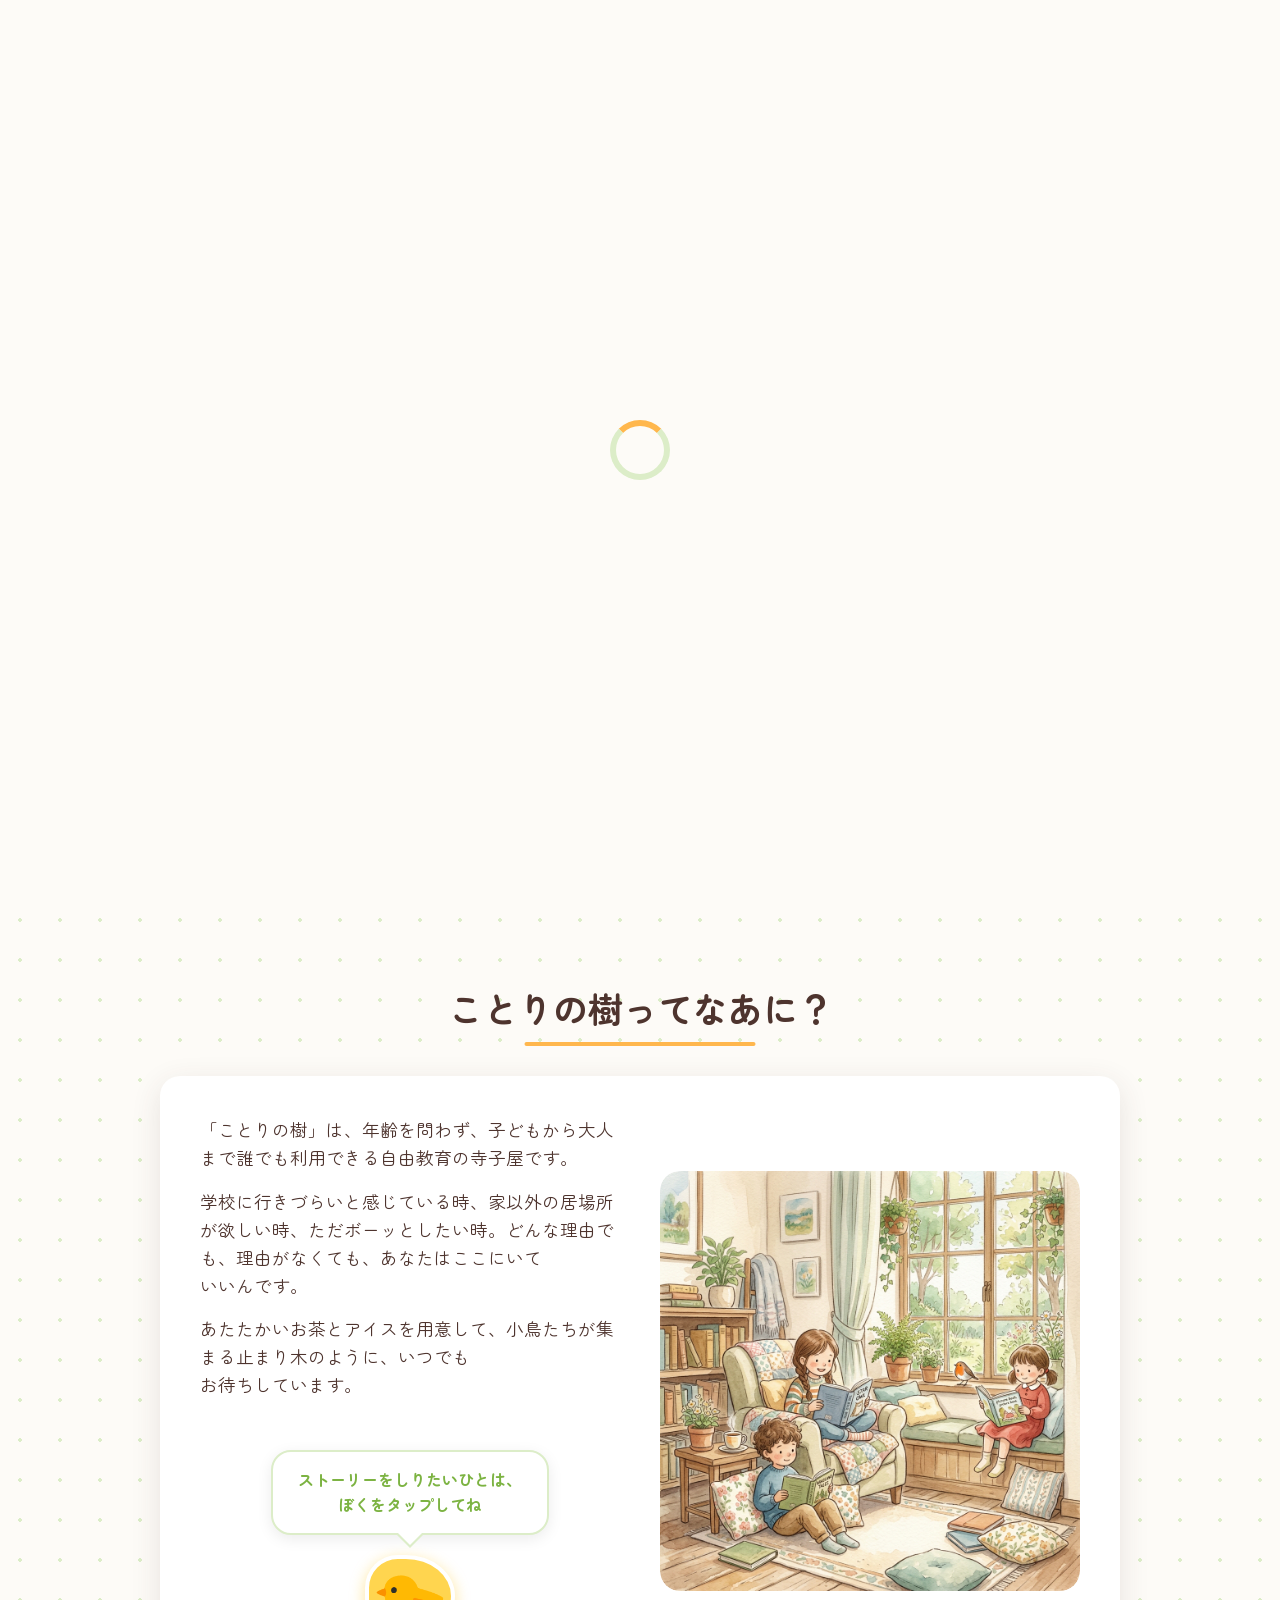
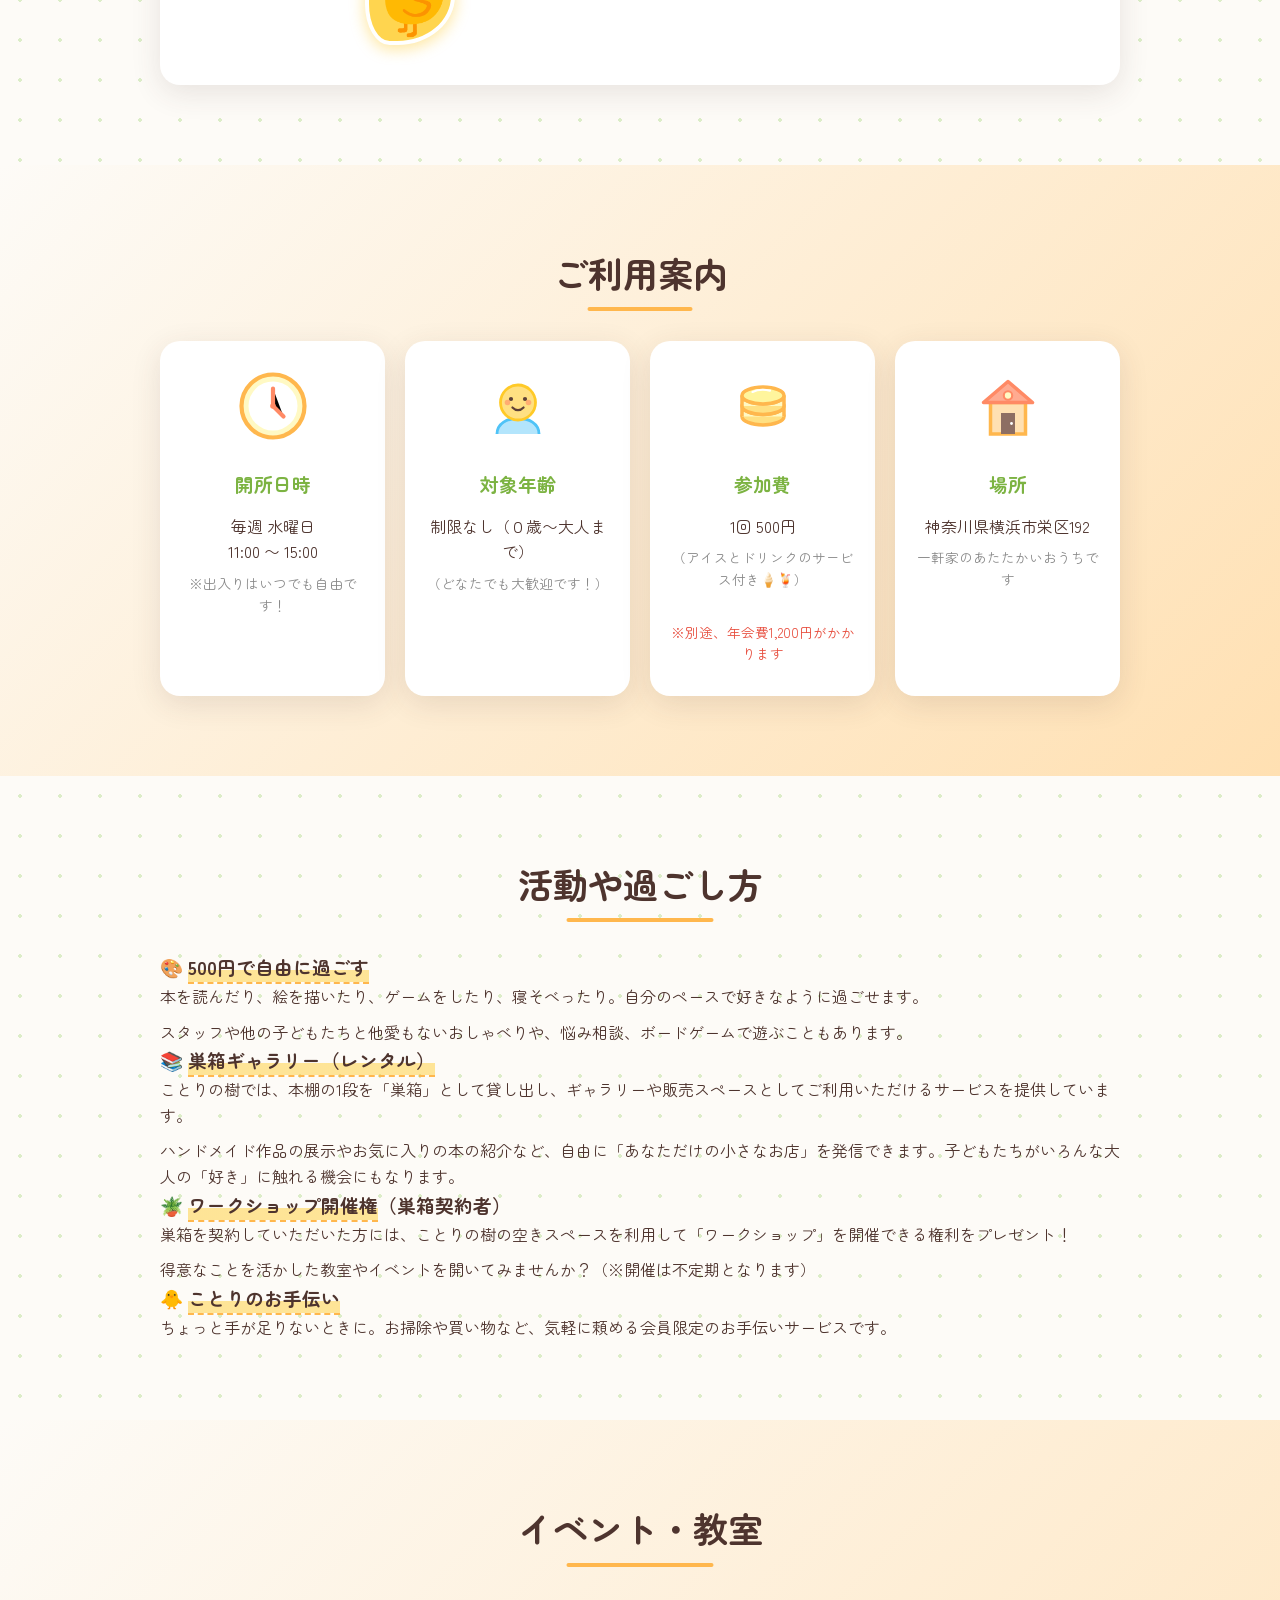
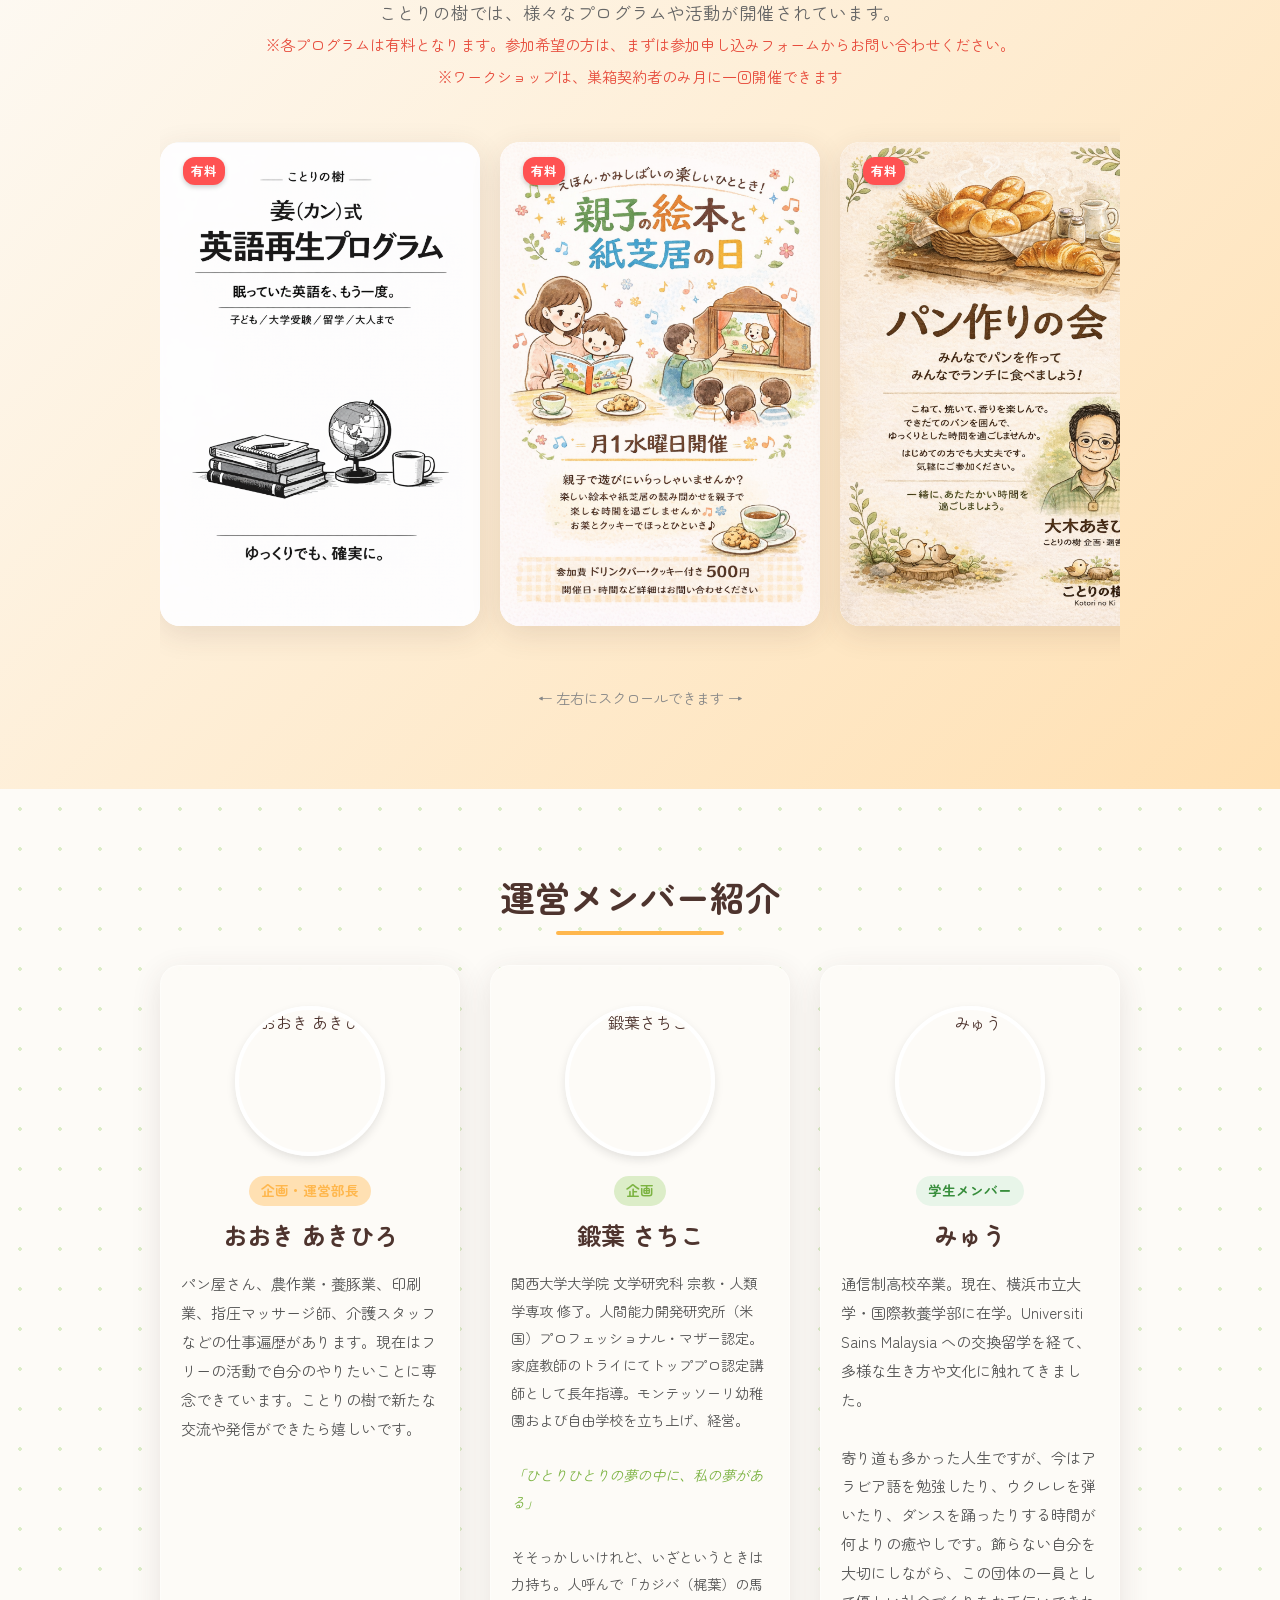
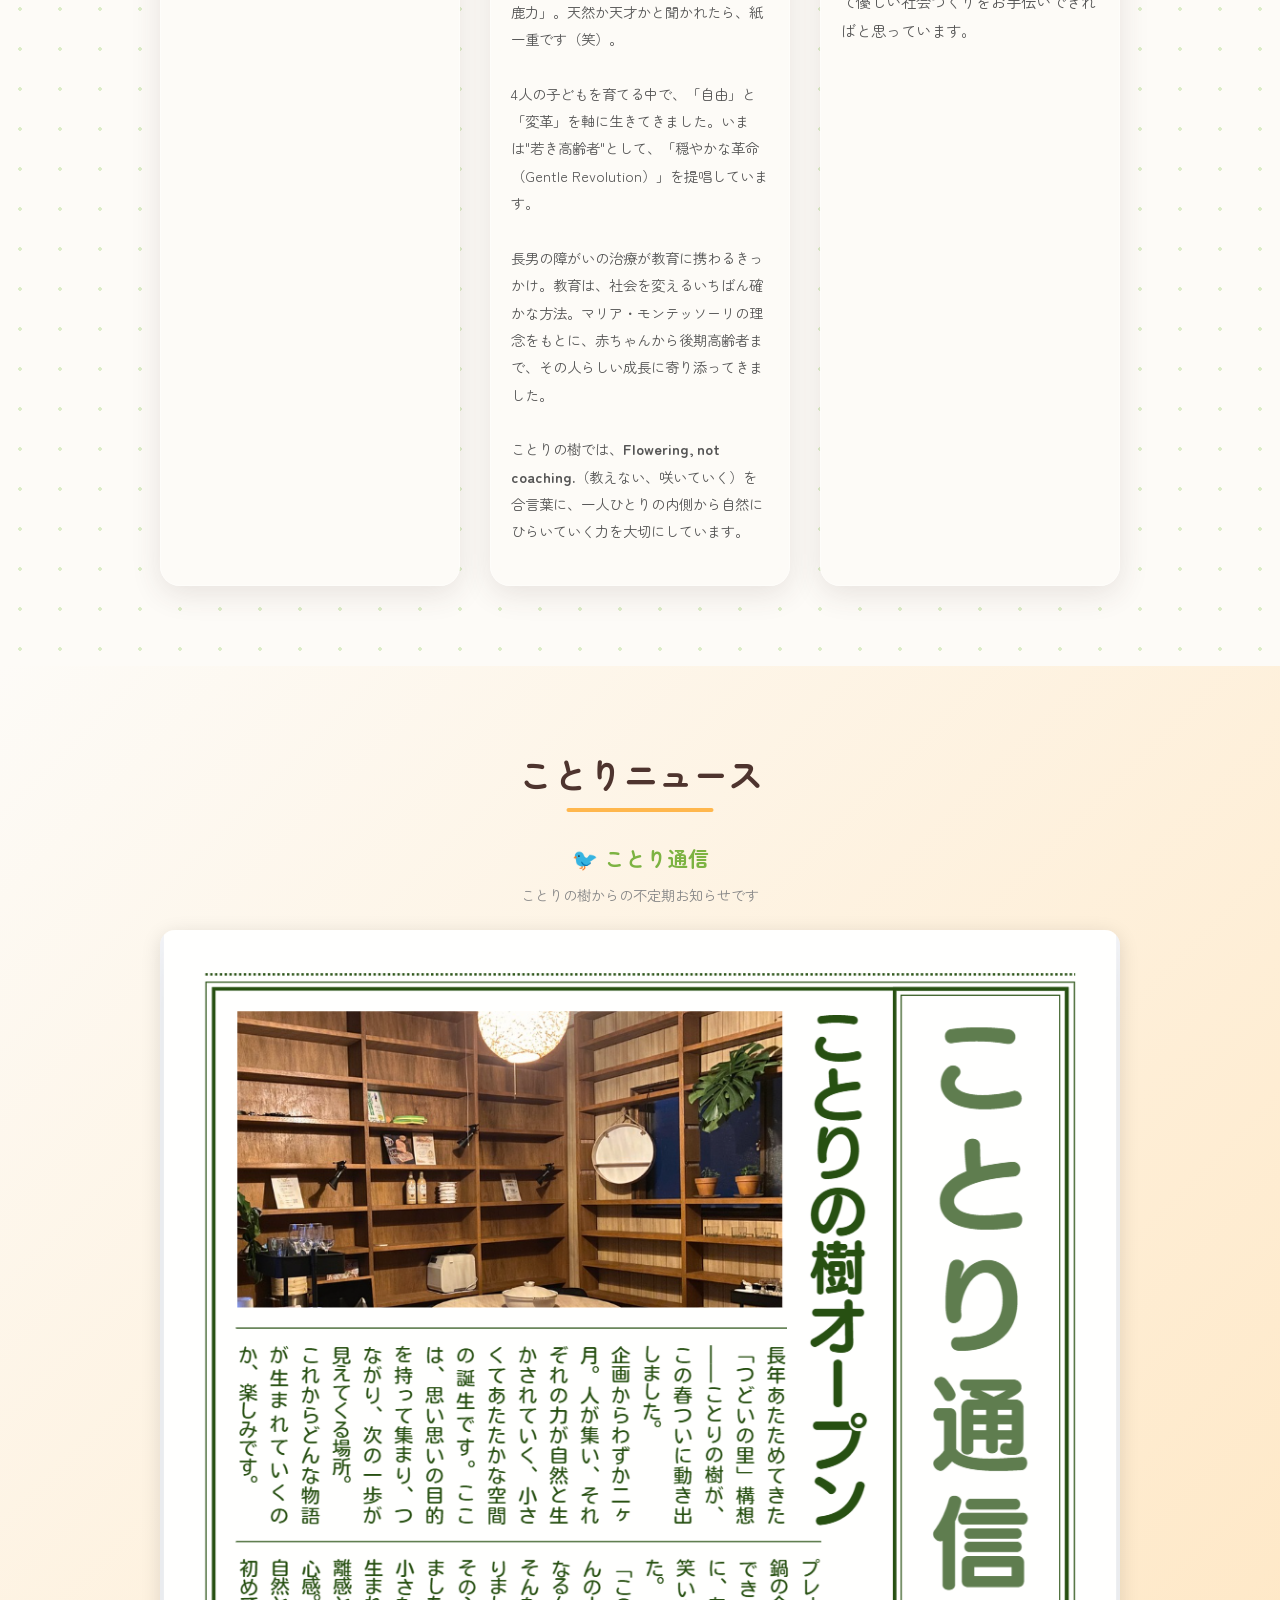
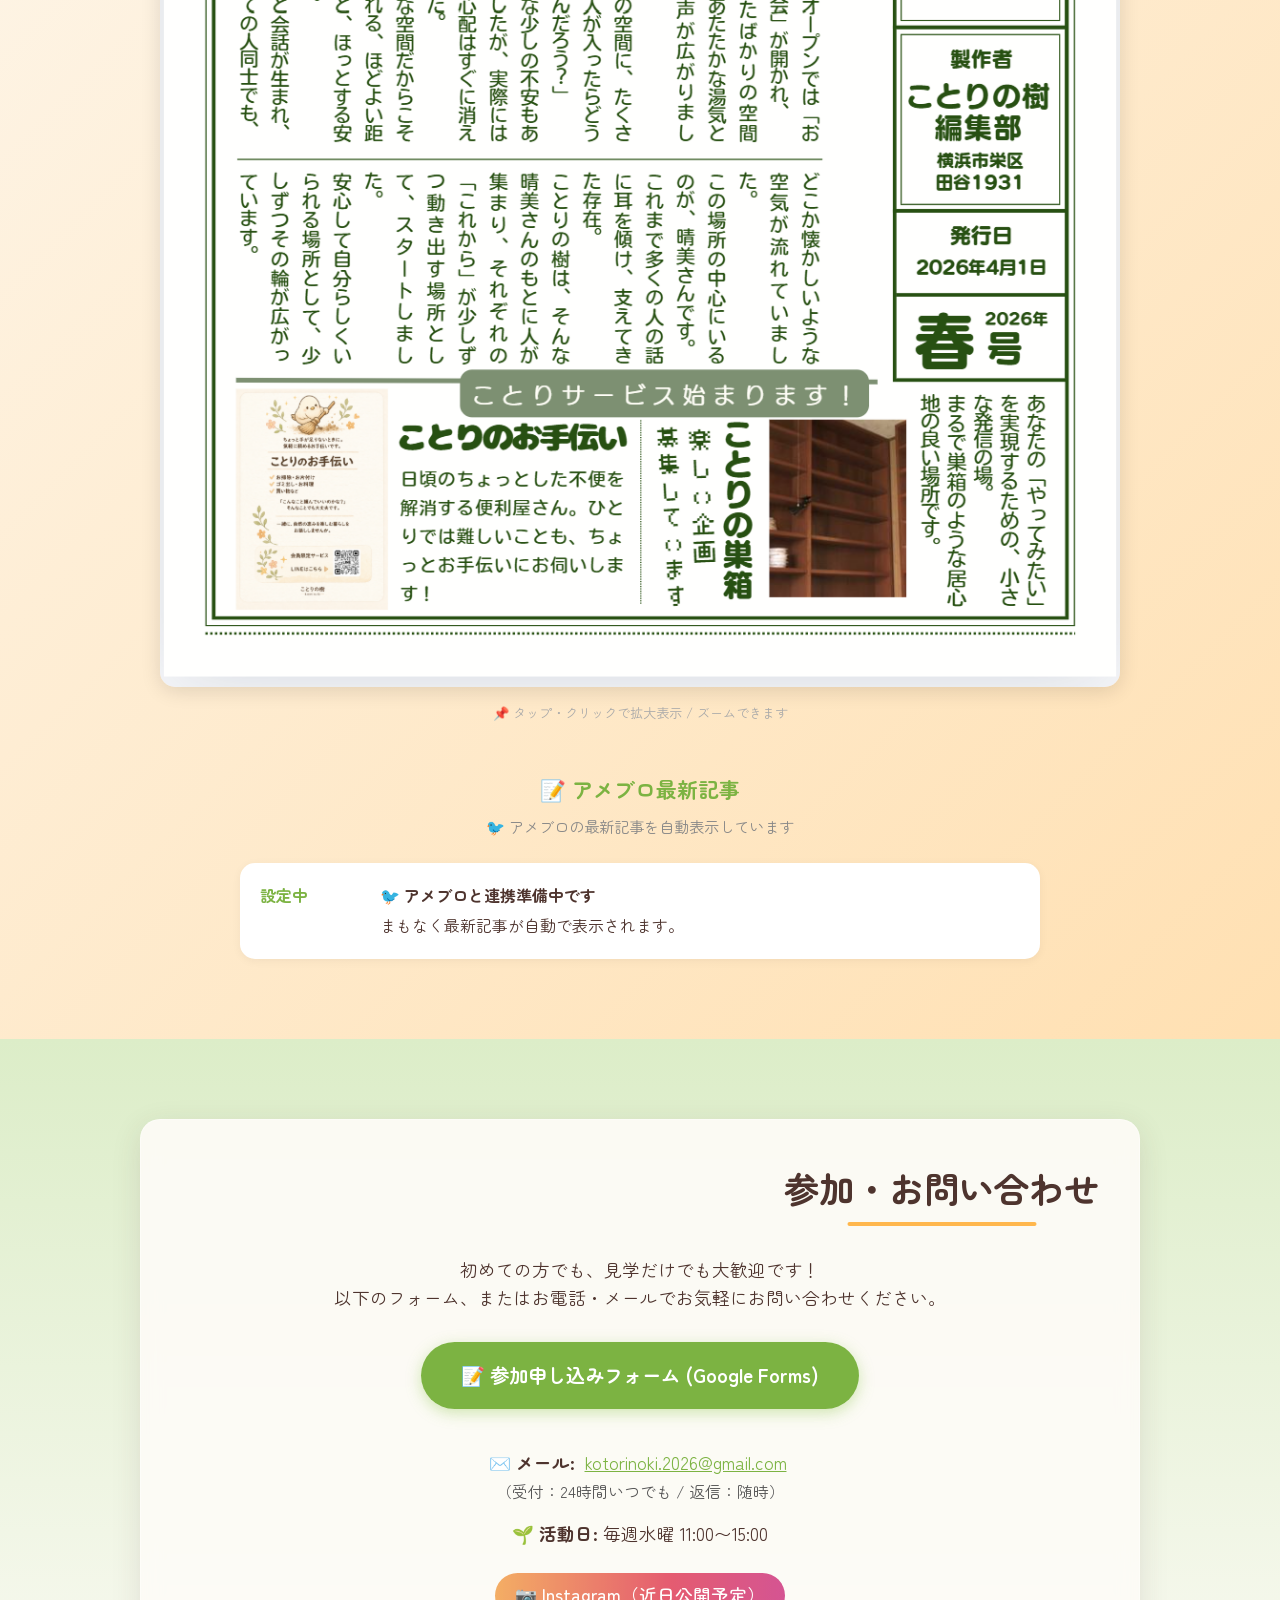
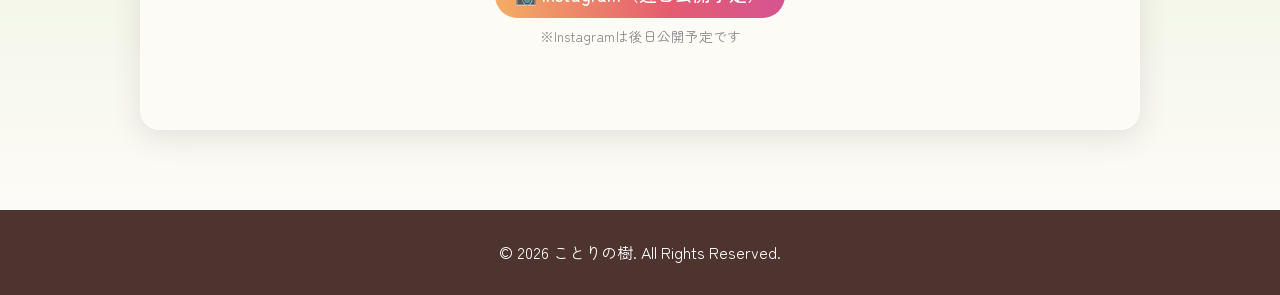
==== commit 542ce270: "update: 3 new members, kotsu viewer with zoom, Instagram disabled" ====
--- a/index.html
+++ b/index.html
@@ -4,15 +4,15 @@
 <head>
     <meta charset="UTF-8">
     <meta name="viewport" content="width=device-width, initial-scale=1.0">
-    <title>ことりの樹 | 横浜・栄区の自由教育 寺子屋コミュニティスペース</title>
-    <meta name="description" content="横浜市栄区にある自由教育の寺子屋「ことりの樹」。子どもから大人まで誰でも立ち寄れるコミュニティスペース。毎週水曜11〜15時、参加費500円（アイス・ドリンク付き）。">
+    <title>ことりの樹 | 横浜市栄区の自由教育の寺子屋</title>
+    <meta name="description" content="横浜市栄区にある自由教育の寺子屋「ことりの樹」。子どもから大人まで誰でも立ち寄れる場所。毎週水曜11〜15時、参加費500円（アイス・ドリンク付き）。">
     <meta name="keywords" content="ことりの樹, 横浜, 栄区, 自由教育, 寺子屋, コミュニティスペース, 不登校, 居場所, 子ども">
     <meta name="author" content="ことりの樹">
     <link rel="canonical" href="https://myuchandeasu.github.io/kotorinokideasu/">
 
     <!-- OGP（SNSシェア対策） -->
-    <meta property="og:title" content="ことりの樹 | 横浜・栄区の自由教育 寺子屋">
-    <meta property="og:description" content="小鳥のようにふらっと立ち寄れる場所。毎週水曜11〜15時、参加費500円。横浜市栄区の自由教育コミュニティスペースです。">
+    <meta property="og:title" content="ことりの樹 | 横浜市栄区の自由教育の寺子屋">
+    <meta property="og:description" content="横浜市栄区の自由教育の寺子屋。小鳥のようにふらっと立ち寄れる場所。毎週水曜11〜15時、参加費500円。">
     <meta property="og:image" content="https://myuchandeasu.github.io/kotorinokideasu/nanohana.png">
     <meta property="og:url" content="https://myuchandeasu.github.io/kotorinokideasu/">
     <meta property="og:type" content="website">
@@ -21,8 +21,8 @@
 
     <!-- Twitter Card -->
     <meta name="twitter:card" content="summary_large_image">
-    <meta name="twitter:title" content="ことりの樹 | 横浜・栄区の自由教育 寺子屋">
-    <meta name="twitter:description" content="小鳥のようにふらっと立ち寄れる場所。毎週水曜11〜15時、参加費500円。横浜市栄区。">
+    <meta name="twitter:title" content="ことりの樹 | 横浜市栄区の自由教育の寺子屋">
+    <meta name="twitter:description" content="横浜市栄区の自由教育の寺子屋。毎週水曜11〜15時、参加費500円。">
     <meta name="twitter:image" content="https://myuchandeasu.github.io/kotorinokideasu/nanohana.png">
 
     <!-- JSON-LD 構造化データ（Googleがローカル施設として認識） -->
@@ -1206,29 +1206,51 @@
             <div class="profiles-grid"
                 style="display: grid; grid-template-columns: repeat(auto-fit, minmax(300px, 1fr)); gap: 30px;">
 
-                <!-- 1人目：はるみさん -->
+                <!-- 1人目：おおき あきひろ -->
                 <div class="glass-card"
                     style="display: flex; flex-direction: column; align-items: center; text-align: center; padding: 40px 20px;">
-                    <img src="images/profile_image.png" alt="はるみ"
-                        style="width: 150px; height: 150px; border-radius: 50%; object-fit: cover; border: 4px solid #fff; box-shadow: 0 4px 10px rgba(0,0,0,0.1); margin-bottom: 20px;">
-                    <div class="profile-tag"
-                        style="background: var(--primary-light); color: var(--primary); padding: 4px 12px; border-radius: 15px; font-size: 0.85rem; font-weight: bold; margin-bottom: 10px;">
-                        管理人</div>
-                    <h3 style="font-size: 1.5rem; margin-bottom: 15px;">はるみ</h3>
-                    <p style="font-size: 0.95rem; color: #555;">
-                        子どもたちがホッと一息つける場所を作りたいという思いから、ことりの樹を始めました。</p>
-                </div>
-
-                <!-- 2人目：おおき あきひろさん -->
-                <div class="glass-card"
-                    style="display: flex; flex-direction: column; align-items: center; text-align: center; padding: 40px 20px;">
-                    <img src="おおきさんカラー.png" alt="おおき あきひろ"
+                    <img src="images/oki.jpg" alt="おおき あきひろ"
                         style="width: 150px; height: 150px; border-radius: 50%; object-fit: cover; border: 4px solid #fff; box-shadow: 0 4px 10px rgba(0,0,0,0.1); margin-bottom: 20px;">
                     <div class="profile-tag"
                         style="background: var(--secondary-light); color: var(--secondary); padding: 4px 12px; border-radius: 15px; font-size: 0.85rem; font-weight: bold; margin-bottom: 10px;">
                         企画・運営部長</div>
                     <h3 style="font-size: 1.5rem; margin-bottom: 15px;">おおき あきひろ</h3>
-                    <p style="font-size: 0.95rem; color: #555;">趣味は自然農法です。皆さんと一緒に、土に触れる穏やかな時間を楽しめたら嬉しいです。</p>
+                    <p style="font-size: 0.95rem; color: #555; line-height: 1.9; text-align: left;">
+                        パン屋さん、農作業・養豚業、印刷業、指圧マッサージ師、介護スタッフなどの仕事遍歴があります。現在はフリーの活動で自分のやりたいことに専念できています。ことりの樹で新たな交流や発信ができたら嬉しいです。</p>
+                </div>
+
+                <!-- 2人目：鍛葉 さちこ -->
+                <div class="glass-card"
+                    style="display: flex; flex-direction: column; align-items: center; text-align: center; padding: 40px 20px;">
+                    <img src="images/kazuha.jpg" alt="鍛葉さちこ"
+                        style="width: 150px; height: 150px; border-radius: 50%; object-fit: cover; border: 4px solid #fff; box-shadow: 0 4px 10px rgba(0,0,0,0.1); margin-bottom: 20px;">
+                    <div class="profile-tag"
+                        style="background: var(--primary-light); color: var(--primary); padding: 4px 12px; border-radius: 15px; font-size: 0.85rem; font-weight: bold; margin-bottom: 10px;">
+                        企画</div>
+                    <h3 style="font-size: 1.5rem; margin-bottom: 15px;">鍛葉 さちこ</h3>
+                    <p style="font-size: 0.9rem; color: #555; line-height: 1.9; text-align: left;">
+                        関西大学大学院 文学研究科 宗教・人類学専攻 修了。人間能力開発研究所（米国）プロフェッショナル・マザー認定。家庭教師のトライにてトッププロ認定講師として長年指導。モンテッソーリ幼稚園および自由学校を立ち上げ、経営。<br><br>
+                        <em style="color: var(--primary);">「ひとりひとりの夢の中に、私の夢がある」</em><br><br>
+                        そそっかしいけれど、いざというときは力持ち。人呼んで「カジバ（梶葉）の馬鹿力」。天然か天才かと聞かれたら、紙一重です（笑）。<br><br>
+                        4人の子どもを育てる中で、「自由」と「変革」を軸に生きてきました。いまは"若き高齢者"として、「穏やかな革命（Gentle Revolution）」を提唱しています。<br><br>
+                        長男の障がいの治療が教育に携わるきっかけ。教育は、社会を変えるいちばん確かな方法。マリア・モンテッソーリの理念をもとに、赤ちゃんから後期高齢者まで、その人らしい成長に寄り添ってきました。<br><br>
+                        ことりの樹では、<strong>Flowering, not coaching.</strong>（教えない、咲いていく）を合言葉に、一人ひとりの内側から自然にひらいていく力を大切にしています。
+                    </p>
+                </div>
+
+                <!-- 3人目：みゅう -->
+                <div class="glass-card"
+                    style="display: flex; flex-direction: column; align-items: center; text-align: center; padding: 40px 20px;">
+                    <img src="images/myu.jpg" alt="みゅう"
+                        style="width: 150px; height: 150px; border-radius: 50%; object-fit: cover; border: 4px solid #fff; box-shadow: 0 4px 10px rgba(0,0,0,0.1); margin-bottom: 20px;">
+                    <div class="profile-tag"
+                        style="background: #e8f5e9; color: #388e3c; padding: 4px 12px; border-radius: 15px; font-size: 0.85rem; font-weight: bold; margin-bottom: 10px;">
+                        学生メンバー</div>
+                    <h3 style="font-size: 1.5rem; margin-bottom: 15px;">みゅう</h3>
+                    <p style="font-size: 0.95rem; color: #555; line-height: 1.9; text-align: left;">
+                        通信制高校卒業。現在、横浜市立大学・国際教養学部に在学。Universiti Sains Malaysia への交換留学を経て、多様な生き方や文化に触れてきました。<br><br>
+                        寄り道も多かった人生ですが、今はアラビア語を勉強したり、ウクレレを弾いたり、ダンスを踊ったりする時間が何よりの癒やしです。飾らない自分を大切にしながら、この団体の一員として優しい社会づくりをお手伝いできればと思っています。
+                    </p>
                 </div>
 
             </div>
@@ -1245,7 +1267,12 @@
                 <h3 style="text-align: center; font-size: 1.3rem; color: var(--primary); margin-bottom: 8px;">🐦 ことり通信</h3>
                 <p style="text-align:center; margin-bottom: 24px; font-size:0.9rem; color:#888;">ことりの樹からの不定期お知らせです</p>
                 <div style="text-align: center;">
-                    <img src="ことり通信.png" alt="ことり通信" style="max-width: 100%; border-radius: 15px; box-shadow: 0 4px 20px rgba(0,0,0,0.12);">
+                    <img src="ことり通信.png" alt="ことり通信"
+                        onclick="openKotsuViewer()"
+                        style="max-width: 100%; border-radius: 15px; box-shadow: 0 4px 20px rgba(0,0,0,0.12); cursor: zoom-in; transition: box-shadow 0.2s;"
+                        onmouseover="this.style.boxShadow='0 8px 30px rgba(0,0,0,0.2)'"
+                        onmouseout="this.style.boxShadow='0 4px 20px rgba(0,0,0,0.12)'">
+                    <p style="font-size: 0.82rem; color: #aaa; margin-top: 8px;">📌 タップ・クリックで拡大表示 / ズームできます</p>
                 </div>
             </div>
 
@@ -1284,7 +1311,7 @@
                 <span style="font-size: 0.9em; color: #555;">（受付：24時間いつでも / 返信：随時）</span></p>
                 <p style="margin-top: 15px;"><strong style="font-size: 1.1rem;">🌱 活動日:</strong> 毎週水曜 11:00〜15:00</p>
                 <p style="margin-top: 25px;">
-                    <a href="https://instagram.com/dummy" class="insta-link" target="_blank">📷 Instagramをフォロー！</a><br>
+                    <a href="javascript:void(0)" class="insta-link" onclick="return false;" style="opacity: 0.75;">📷 Instagram（近日公開予定）</a><br>
                     <span style="font-size: 0.85rem; color: #888; display: inline-block; margin-top: 8px;">※Instagramは後日公開予定です</span>
                 </p>
             </div>
@@ -1312,6 +1339,18 @@
                 </div>
                 <p style="text-align: center; margin-top: 15px; font-size: 0.85rem; color: #aaa;">※ 読み込みに時間がかかる場合があります</p>
             </div>
+        </div>
+    </div>
+
+    <!-- ことり通信 画像ビューアモーダル -->
+    <div id="kotsuModal" class="story-modal" onclick="if(event.target.id==='kotsuModal')closeKotsuViewer()">
+        <span class="close-modal" onclick="closeKotsuViewer()">&times;</span>
+        <div id="kotsuViewer" style="width:100%;height:100%;display:flex;align-items:center;justify-content:center;overflow:hidden;position:relative;">
+            <img id="kotsuZoomImg" src="ことり通信.png" alt="ことり通信"
+                style="max-width:95vw;max-height:90vh;object-fit:contain;cursor:grab;transform-origin:center center;user-select:none;-webkit-user-drag:none;">
+        </div>
+        <div style="position:fixed;bottom:20px;left:50%;transform:translateX(-50%);background:rgba(0,0,0,0.5);color:#fff;padding:6px 16px;border-radius:20px;font-size:0.8rem;pointer-events:none;">
+            🔍 スクロール・ピンチでズーム ／ ダブルタップでリセット
         </div>
     </div>
 
@@ -1498,6 +1537,72 @@
                 }, 4200);
             }
         });
+
+        // ============================================================
+        // ことり通信 画像ズームビューア
+        // ============================================================
+        let _kScale = 1, _kPanX = 0, _kPanY = 0;
+        let _kDragging = false, _kLastX = 0, _kLastY = 0, _kLastDist = 0;
+
+        function openKotsuViewer() {
+            _kScale = 1; _kPanX = 0; _kPanY = 0;
+            const img = document.getElementById('kotsuZoomImg');
+            if (img) img.style.transform = 'scale(1) translate(0px,0px)';
+            openModal('kotsuModal');
+            _initKotsuEvents();
+        }
+        function closeKotsuViewer() { closeModal('kotsuModal'); }
+
+        function _kApplyTransform() {
+            const img = document.getElementById('kotsuZoomImg');
+            if (img) img.style.transform = `scale(${_kScale}) translate(${_kPanX/_kScale}px,${_kPanY/_kScale}px)`;
+        }
+
+        function _initKotsuEvents() {
+            const viewer = document.getElementById('kotsuViewer');
+            const img = document.getElementById('kotsuZoomImg');
+            if (!viewer || !img || viewer._kotsuInit) return;
+            viewer._kotsuInit = true;
+
+            viewer.addEventListener('wheel', function(e) {
+                e.preventDefault();
+                _kScale = Math.min(6, Math.max(0.5, _kScale - e.deltaY * 0.002));
+                _kApplyTransform();
+            }, { passive: false });
+
+            img.addEventListener('mousedown', function(e) { _kDragging=true; _kLastX=e.clientX; _kLastY=e.clientY; img.style.cursor='grabbing'; e.preventDefault(); });
+            document.addEventListener('mousemove', function(e) {
+                if (!_kDragging) return;
+                _kPanX += e.clientX-_kLastX; _kPanY += e.clientY-_kLastY;
+                _kLastX=e.clientX; _kLastY=e.clientY; _kApplyTransform();
+            });
+            document.addEventListener('mouseup', function() { _kDragging=false; if(img) img.style.cursor='grab'; });
+            img.addEventListener('dblclick', function() { _kScale=1; _kPanX=0; _kPanY=0; _kApplyTransform(); });
+
+            viewer.addEventListener('touchstart', function(e) {
+                if (e.touches.length===2) {
+                    _kLastDist = Math.hypot(e.touches[0].clientX-e.touches[1].clientX, e.touches[0].clientY-e.touches[1].clientY);
+                } else if (e.touches.length===1) { _kDragging=true; _kLastX=e.touches[0].clientX; _kLastY=e.touches[0].clientY; }
+            }, { passive: true });
+            viewer.addEventListener('touchmove', function(e) {
+                if (e.touches.length===2) {
+                    e.preventDefault();
+                    const d = Math.hypot(e.touches[0].clientX-e.touches[1].clientX, e.touches[0].clientY-e.touches[1].clientY);
+                    _kScale = Math.min(6, Math.max(0.5, _kScale*(d/_kLastDist)));
+                    _kLastDist=d; _kApplyTransform();
+                } else if (e.touches.length===1 && _kDragging) {
+                    _kPanX += e.touches[0].clientX-_kLastX; _kPanY += e.touches[0].clientY-_kLastY;
+                    _kLastX=e.touches[0].clientX; _kLastY=e.touches[0].clientY; _kApplyTransform();
+                }
+            }, { passive: false });
+            viewer.addEventListener('touchend', function(e) { if(e.touches.length===0) _kDragging=false; });
+            let _kLastTap=0;
+            viewer.addEventListener('touchend', function() {
+                const now=Date.now();
+                if (now-_kLastTap<300) { _kScale=1; _kPanX=0; _kPanY=0; _kApplyTransform(); }
+                _kLastTap=now;
+            });
+        }
     </script>
 </body>
 
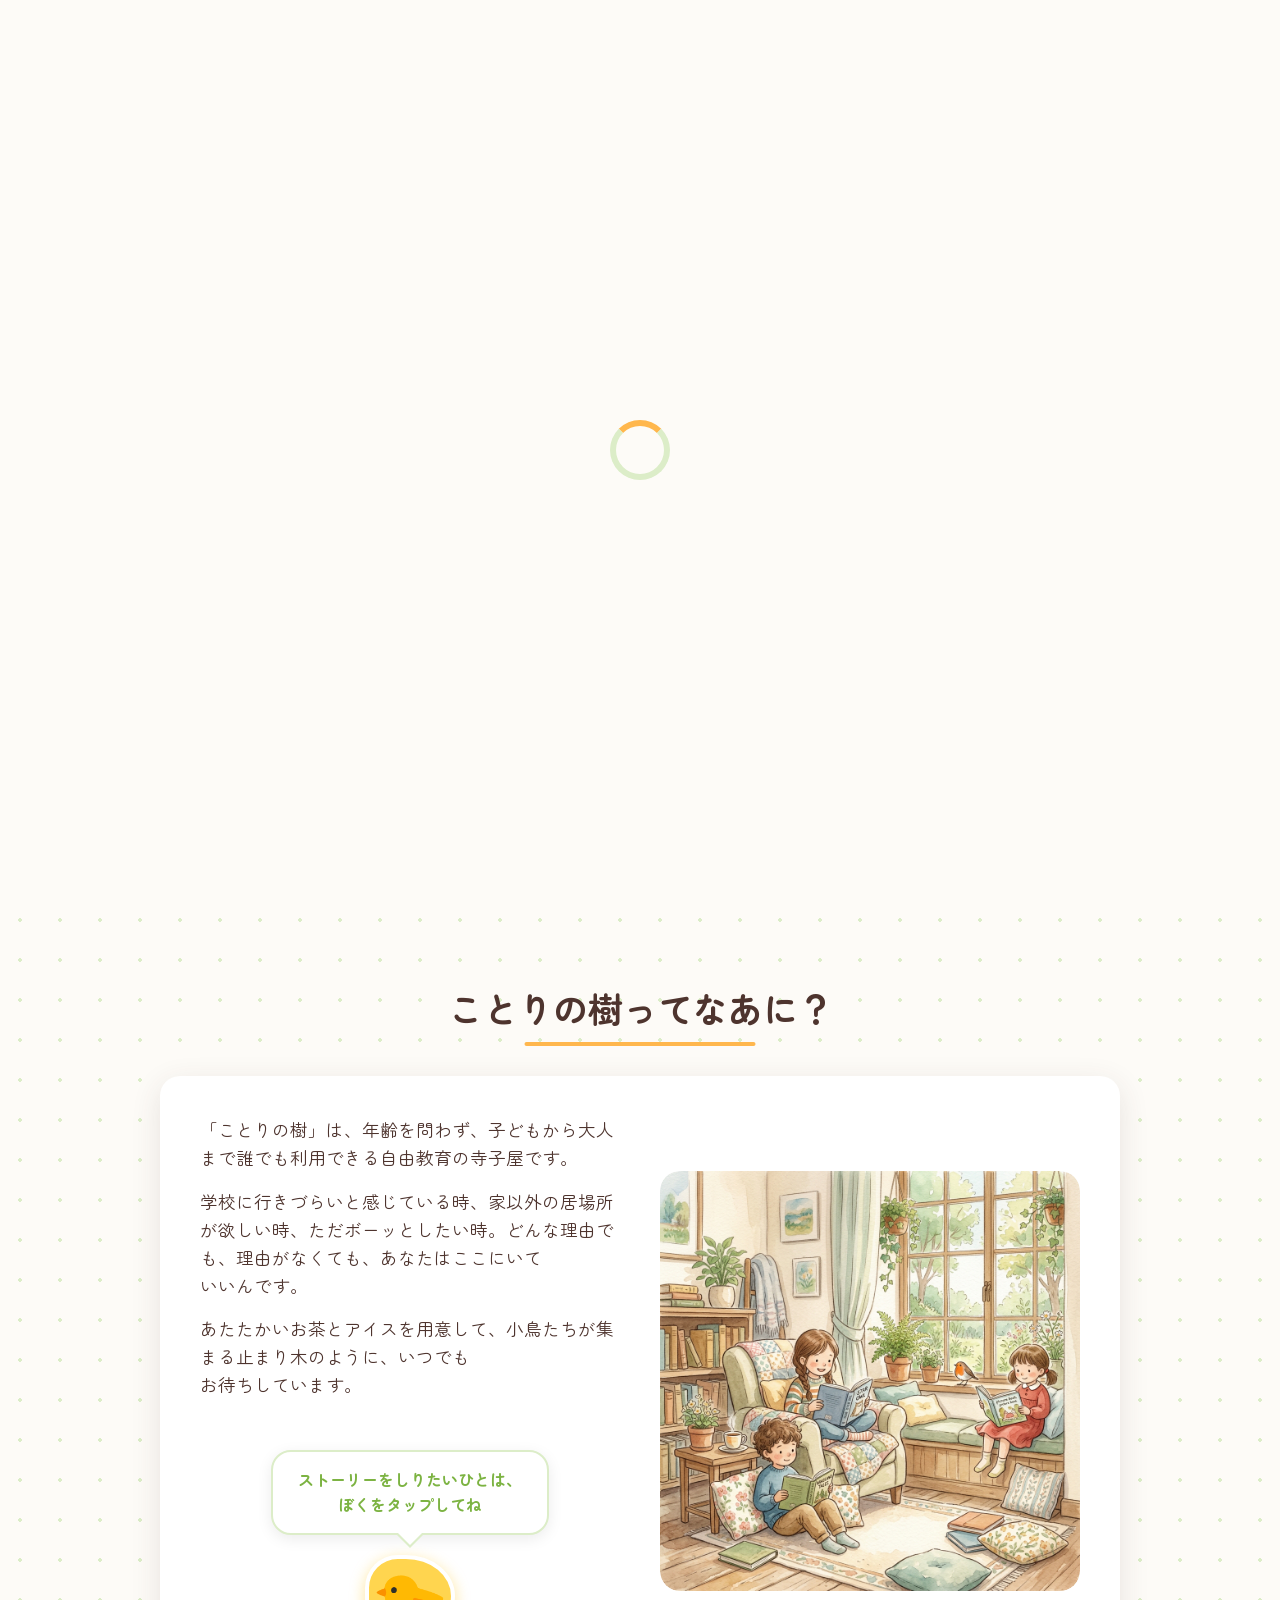
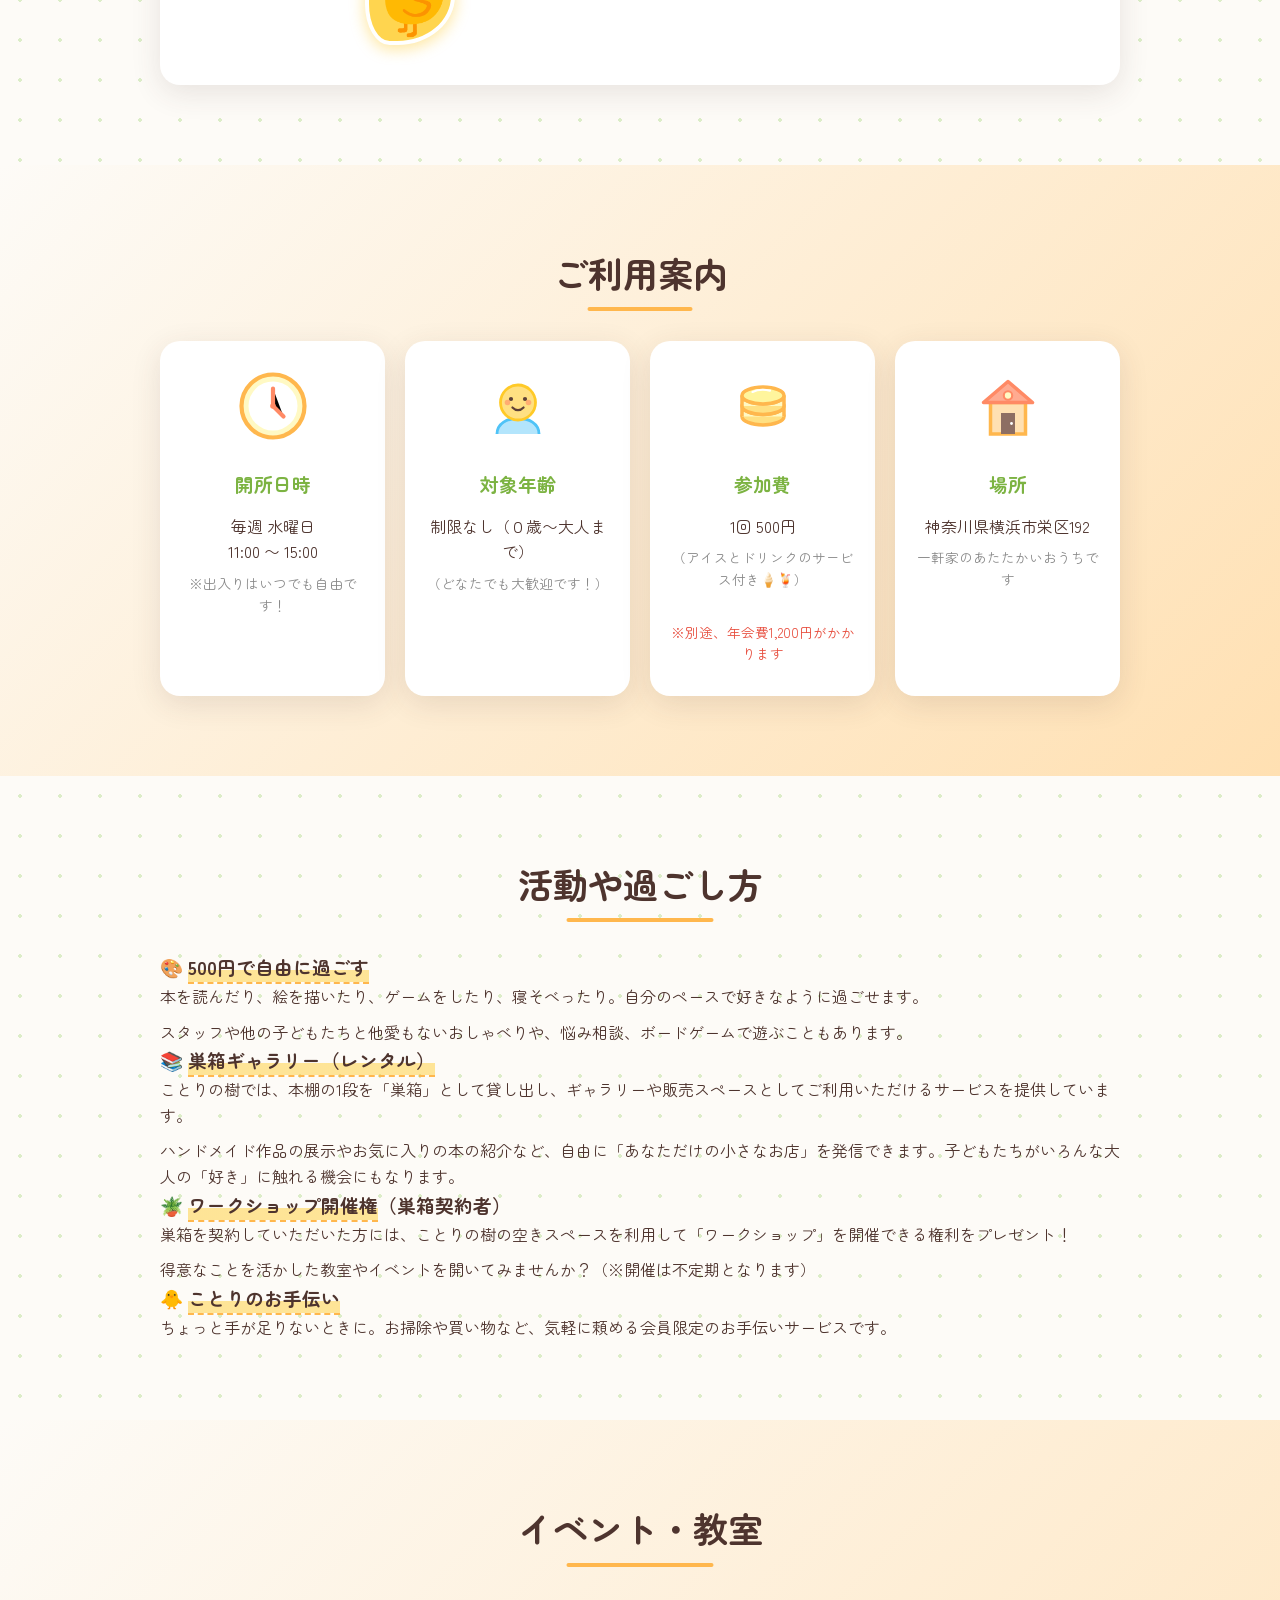
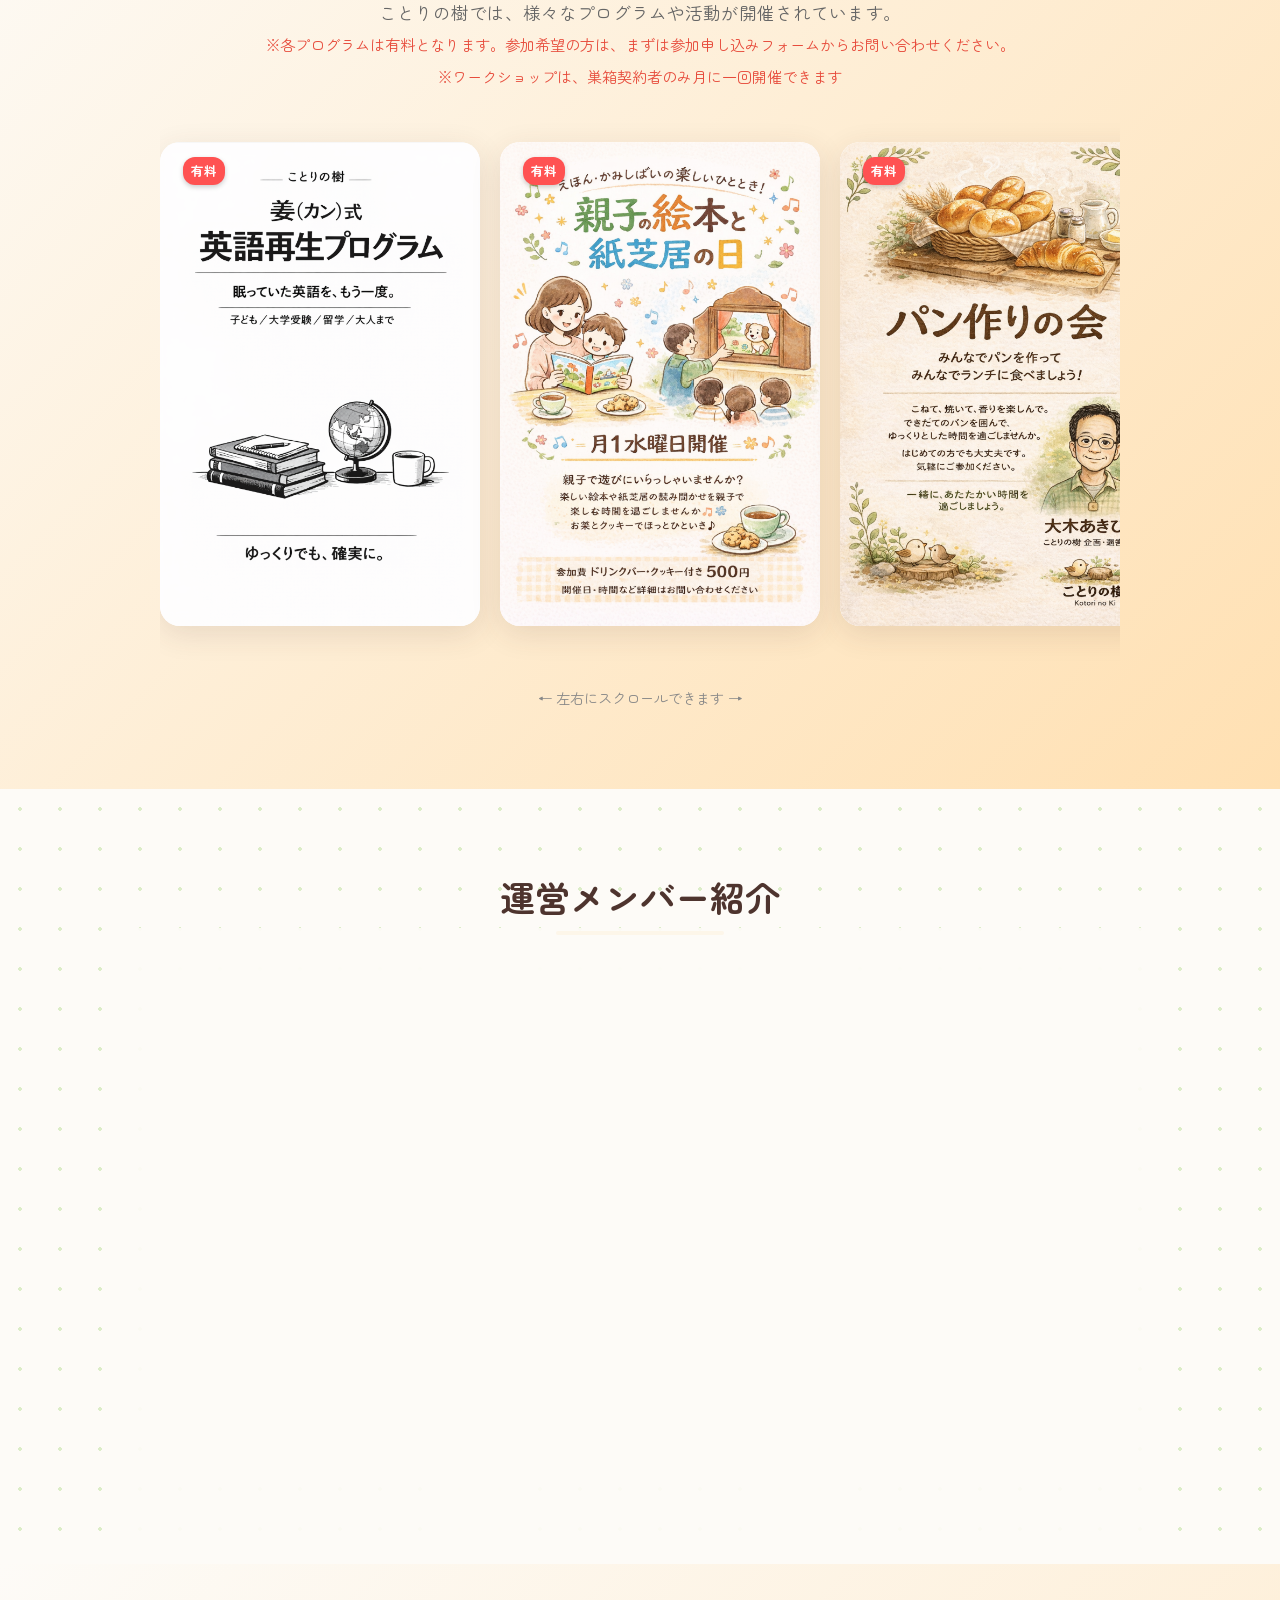
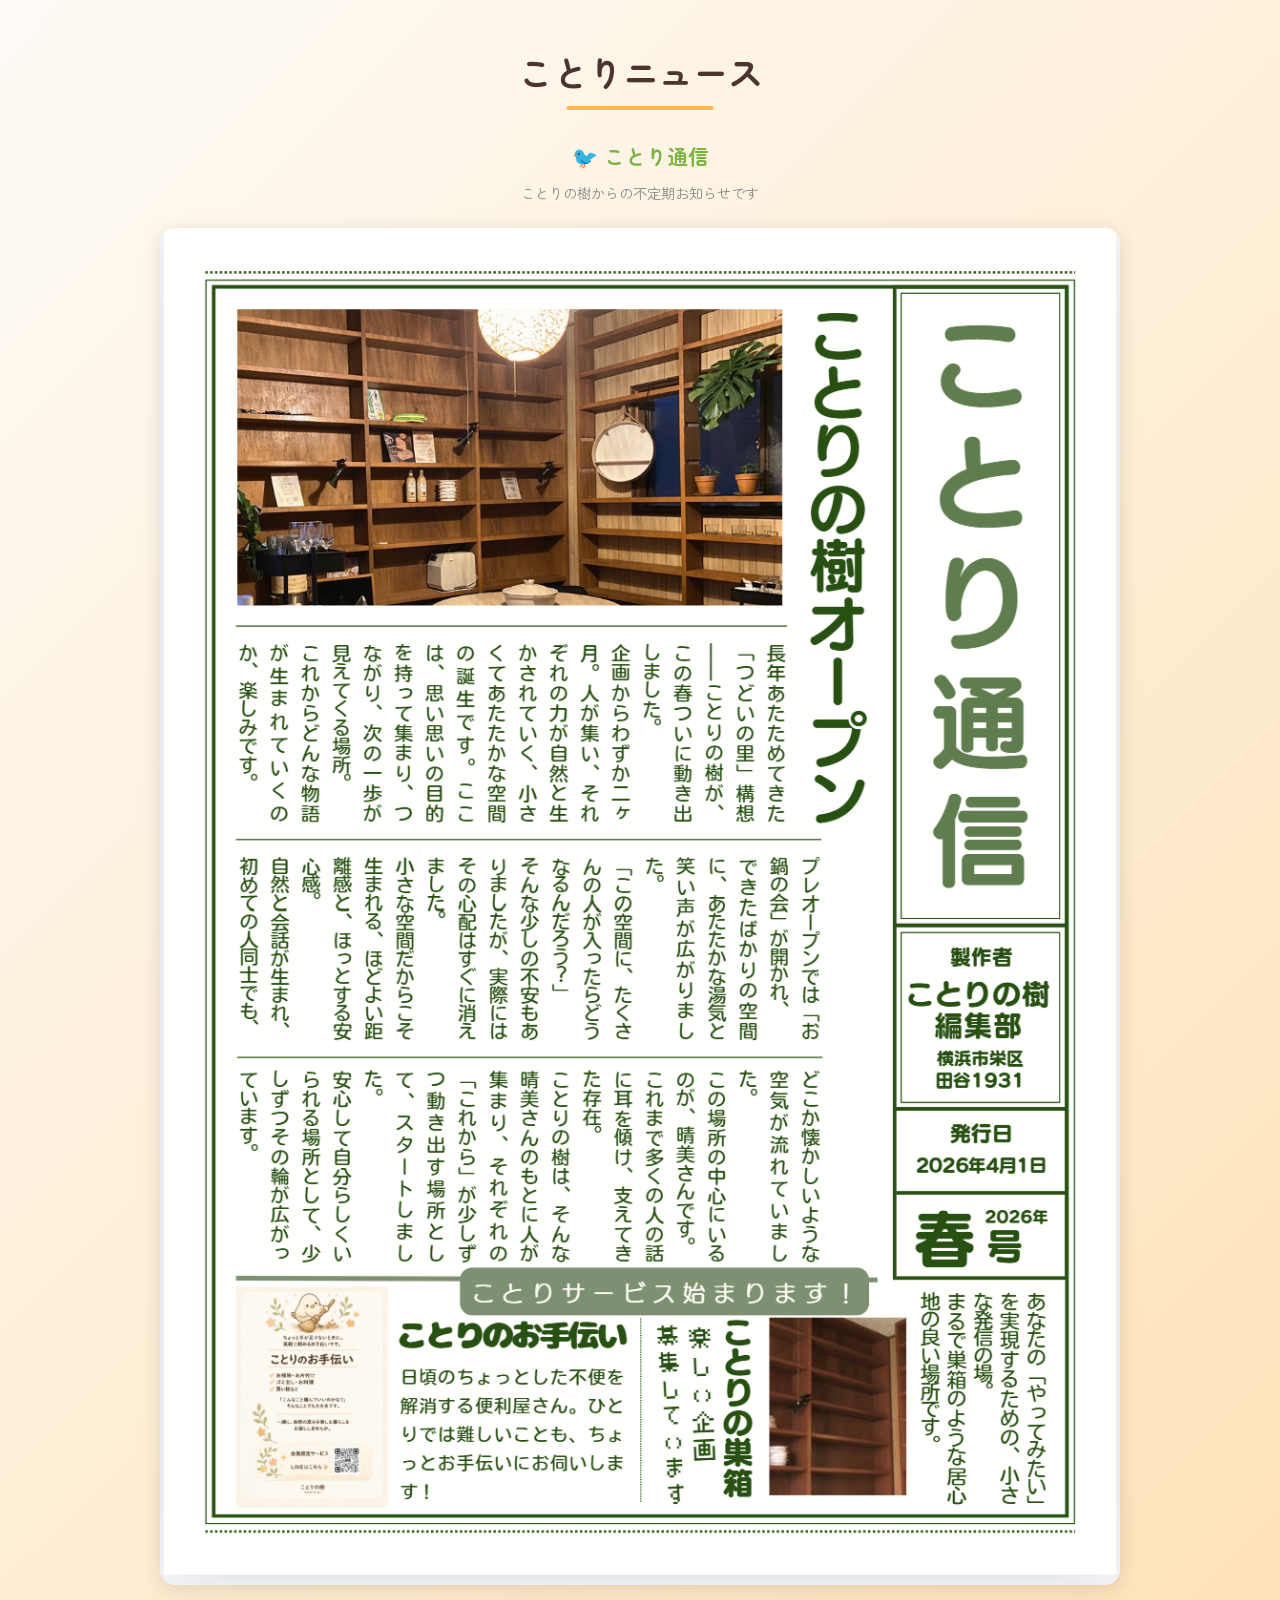
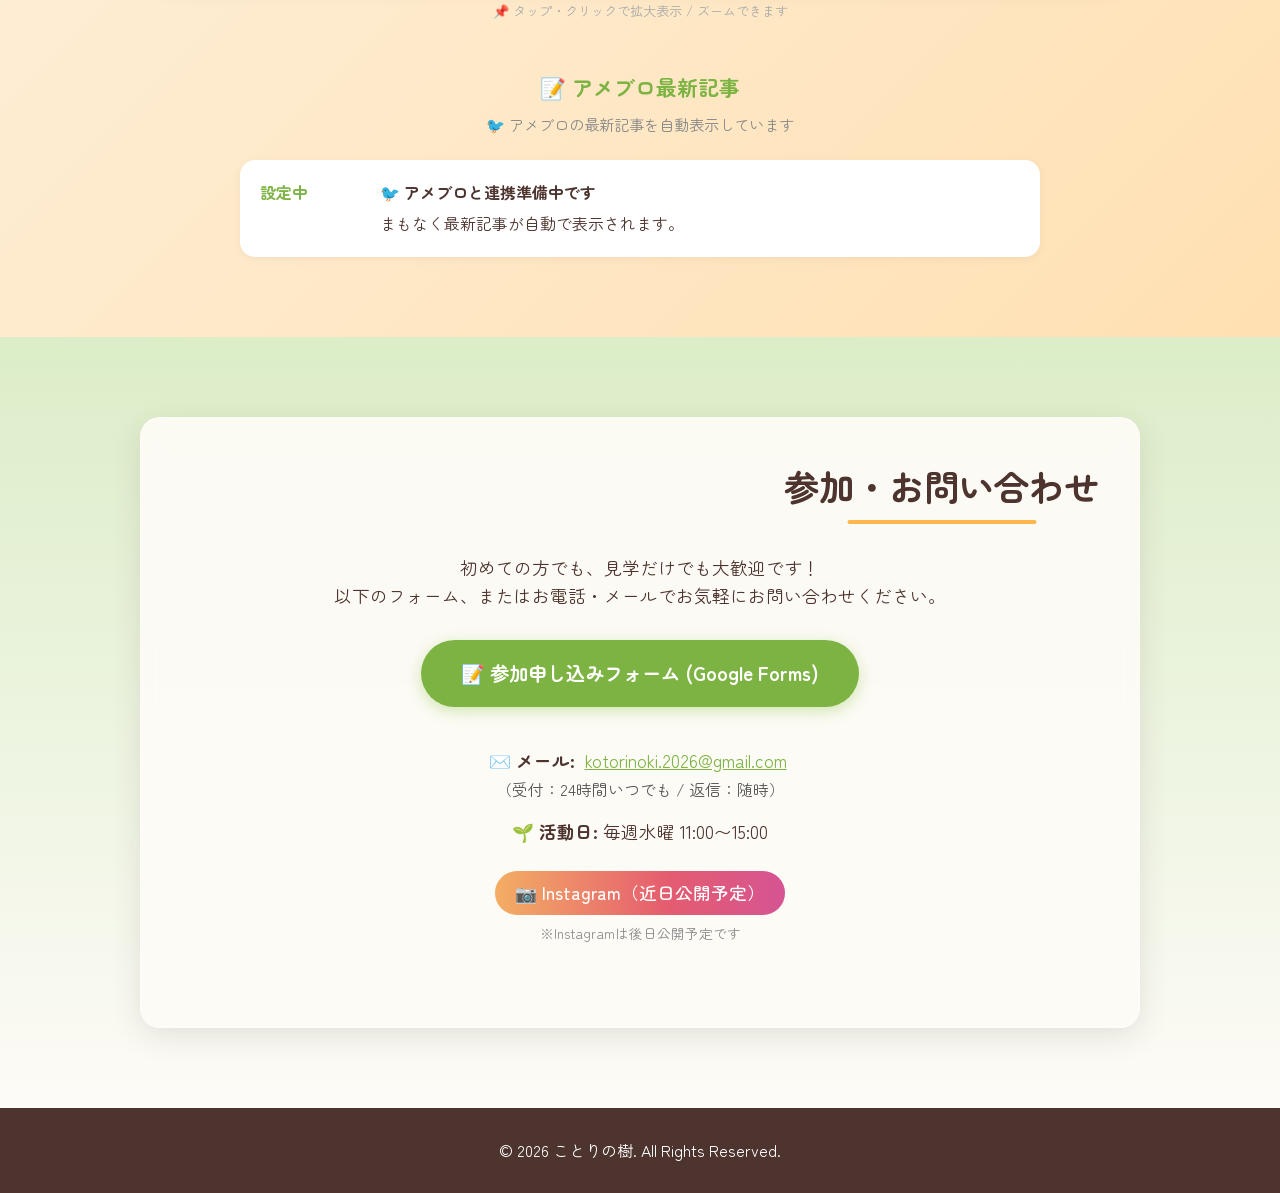
==== commit a86cba41: "feat: profile accordion expand/collapse, bio 3-line preview" ====
--- a/index.html
+++ b/index.html
@@ -715,6 +715,50 @@
     box-shadow: 0 2px 5px rgba(0,0,0,0.2);
     font-weight: bold;
 }
+
+/* Profile Accordion */
+.profile-bio-wrap {
+    position: relative;
+    width: 100%;
+    text-align: left;
+}
+.profile-bio {
+    max-height: 5.55em; /* 約3行 (line-height 1.85) */
+    overflow: hidden;
+    transition: max-height 0.45s ease;
+    position: relative;
+}
+.profile-bio.expanded {
+    max-height: 3000px;
+}
+.profile-bio-fade {
+    position: absolute;
+    bottom: 0; left: 0; right: 0;
+    height: 2.5em;
+    background: linear-gradient(transparent, rgba(253,251,247,0.97));
+    pointer-events: none;
+    transition: opacity 0.3s;
+}
+.profile-bio.expanded + .profile-bio-fade {
+    opacity: 0;
+}
+.profile-read-more {
+    background: none;
+    border: 1px solid var(--primary-light);
+    color: var(--primary);
+    cursor: pointer;
+    font-size: 0.85rem;
+    font-weight: bold;
+    padding: 5px 14px;
+    border-radius: 20px;
+    margin-top: 10px;
+    transition: background 0.2s, color 0.2s;
+    font-family: inherit;
+}
+.profile-read-more:hover {
+    background: var(--primary-light);
+}
+
     </style>
 </head>
 
@@ -1215,8 +1259,11 @@
                         style="background: var(--secondary-light); color: var(--secondary); padding: 4px 12px; border-radius: 15px; font-size: 0.85rem; font-weight: bold; margin-bottom: 10px;">
                         企画・運営部長</div>
                     <h3 style="font-size: 1.5rem; margin-bottom: 15px;">おおき あきひろ</h3>
-                    <p style="font-size: 0.95rem; color: #555; line-height: 1.9; text-align: left;">
-                        パン屋さん、農作業・養豚業、印刷業、指圧マッサージ師、介護スタッフなどの仕事遍歴があります。現在はフリーの活動で自分のやりたいことに専念できています。ことりの樹で新たな交流や発信ができたら嬉しいです。</p>
+                    <div class="profile-bio-wrap">
+                        <p class="profile-bio expanded" style="font-size: 0.95rem; color: #555; line-height: 1.9;">
+                            パン屋さん、農作業・養豚業、印刷業、指圧マッサージ師、介護スタッフなどの仕事遍歴があります。現在はフリーの活動で自分のやりたいことに専念できています。ことりの樹で新たな交流や発信ができたら嬉しいです。</p>
+                        <div class="profile-bio-fade"></div>
+                    </div>
                 </div>
 
                 <!-- 2人目：鍛葉 さちこ -->
@@ -1228,14 +1275,18 @@
                         style="background: var(--primary-light); color: var(--primary); padding: 4px 12px; border-radius: 15px; font-size: 0.85rem; font-weight: bold; margin-bottom: 10px;">
                         企画</div>
                     <h3 style="font-size: 1.5rem; margin-bottom: 15px;">鍛葉 さちこ</h3>
-                    <p style="font-size: 0.9rem; color: #555; line-height: 1.9; text-align: left;">
-                        関西大学大学院 文学研究科 宗教・人類学専攻 修了。人間能力開発研究所（米国）プロフェッショナル・マザー認定。家庭教師のトライにてトッププロ認定講師として長年指導。モンテッソーリ幼稚園および自由学校を立ち上げ、経営。<br><br>
-                        <em style="color: var(--primary);">「ひとりひとりの夢の中に、私の夢がある」</em><br><br>
-                        そそっかしいけれど、いざというときは力持ち。人呼んで「カジバ（梶葉）の馬鹿力」。天然か天才かと聞かれたら、紙一重です（笑）。<br><br>
-                        4人の子どもを育てる中で、「自由」と「変革」を軸に生きてきました。いまは"若き高齢者"として、「穏やかな革命（Gentle Revolution）」を提唱しています。<br><br>
-                        長男の障がいの治療が教育に携わるきっかけ。教育は、社会を変えるいちばん確かな方法。マリア・モンテッソーリの理念をもとに、赤ちゃんから後期高齢者まで、その人らしい成長に寄り添ってきました。<br><br>
-                        ことりの樹では、<strong>Flowering, not coaching.</strong>（教えない、咲いていく）を合言葉に、一人ひとりの内側から自然にひらいていく力を大切にしています。
-                    </p>
+                    <div class="profile-bio-wrap">
+                        <p class="profile-bio" style="font-size: 0.9rem; color: #555; line-height: 1.9;">
+                            関西大学大学院 文学研究科 宗教・人類学専攻 修了。人間能力開発研究所（米国）プロフェッショナル・マザー認定。家庭教師のトライにてトッププロ認定講師として長年指導。モンテッソーリ幼稚園および自由学校を立ち上げ、経営。<br><br>
+                            <em style="color: var(--primary);">「ひとりひとりの夢の中に、私の夢がある」</em><br><br>
+                            そそっかしいけれど、いざというときは力持ち。人呼んで「カジバ（梶葉）の馬鹿力」。天然か天才かと聞かれたら、紙一重です（笑）。<br><br>
+                            4人の子どもを育てる中で、「自由」と「変革」を軸に生きてきました。いまは"若き高齢者"として、「穏やかな革命（Gentle Revolution）」を提唱しています。<br><br>
+                            長男の障がいの治療が教育に携わるきっかけ。教育は、社会を変えるいちばん確かな方法。マリア・モンテッソーリの理念をもとに、赤ちゃんから後期高齢者まで、その人らしい成長に寄り添ってきました。<br><br>
+                            ことりの樹では、<strong>Flowering, not coaching.</strong>（教えない、咲いていく）を合言葉に、一人ひとりの内側から自然にひらいていく力を大切にしています。
+                        </p>
+                        <div class="profile-bio-fade"></div>
+                    </div>
+                    <button class="profile-read-more" onclick="toggleBio(this)">もっと読む ▼</button>
                 </div>
 
                 <!-- 3人目：みゅう -->
@@ -1247,10 +1298,14 @@
                         style="background: #e8f5e9; color: #388e3c; padding: 4px 12px; border-radius: 15px; font-size: 0.85rem; font-weight: bold; margin-bottom: 10px;">
                         学生メンバー</div>
                     <h3 style="font-size: 1.5rem; margin-bottom: 15px;">みゅう</h3>
-                    <p style="font-size: 0.95rem; color: #555; line-height: 1.9; text-align: left;">
-                        通信制高校卒業。現在、横浜市立大学・国際教養学部に在学。Universiti Sains Malaysia への交換留学を経て、多様な生き方や文化に触れてきました。<br><br>
-                        寄り道も多かった人生ですが、今はアラビア語を勉強したり、ウクレレを弾いたり、ダンスを踊ったりする時間が何よりの癒やしです。飾らない自分を大切にしながら、この団体の一員として優しい社会づくりをお手伝いできればと思っています。
-                    </p>
+                    <div class="profile-bio-wrap">
+                        <p class="profile-bio" style="font-size: 0.95rem; color: #555; line-height: 1.9;">
+                            通信制高校卒業。現在、横浜市立大学・国際教養学部に在学。Universiti Sains Malaysia への交換留学を経て、多様な生き方や文化に触れてきました。<br><br>
+                            寄り道も多かった人生ですが、今はアラビア語を勉強したり、ウクレレを弾いたり、ダンスを踊ったりする時間が何よりの癒やしです。飾らない自分を大切にしながら、この団体の一員として優しい社会づくりをお手伝いできればと思っています。
+                        </p>
+                        <div class="profile-bio-fade"></div>
+                    </div>
+                    <button class="profile-read-more" onclick="toggleBio(this)">もっと読む ▼</button>
                 </div>
 
             </div>
@@ -1490,6 +1545,14 @@
         function closeHelperModal() { closeModal('helperModal'); }
         function openRulesModal() { openModal('rulesModal'); }
         function closeRulesModal() { closeModal('rulesModal'); }
+
+        // プロフィール アコーディオン
+        function toggleBio(btn) {
+            const wrap = btn.previousElementSibling;
+            const bio = wrap.querySelector('.profile-bio');
+            const expanded = bio.classList.toggle('expanded');
+            btn.textContent = expanded ? '閉じる ▲' : 'もっと読む ▼';
+        }
         
         // メールアドレス難読化（スパムbot対策）
         (function() {
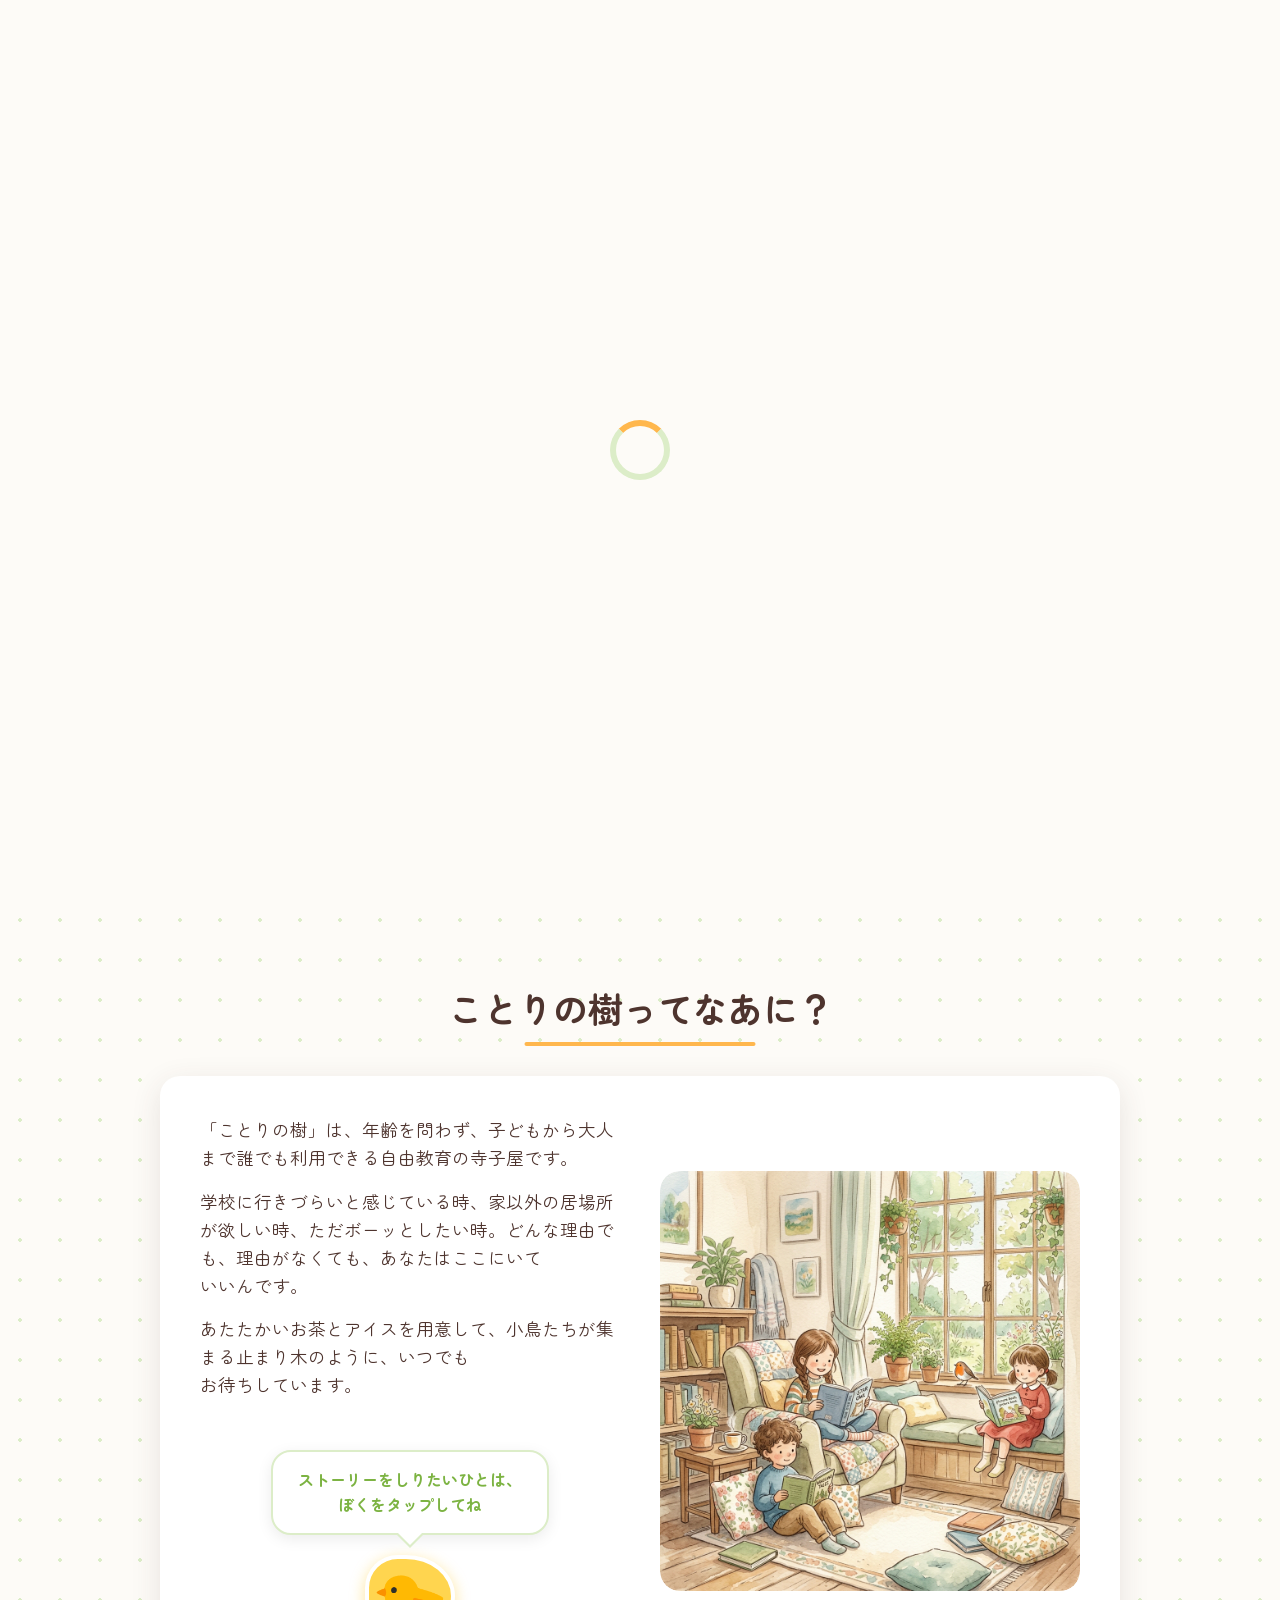
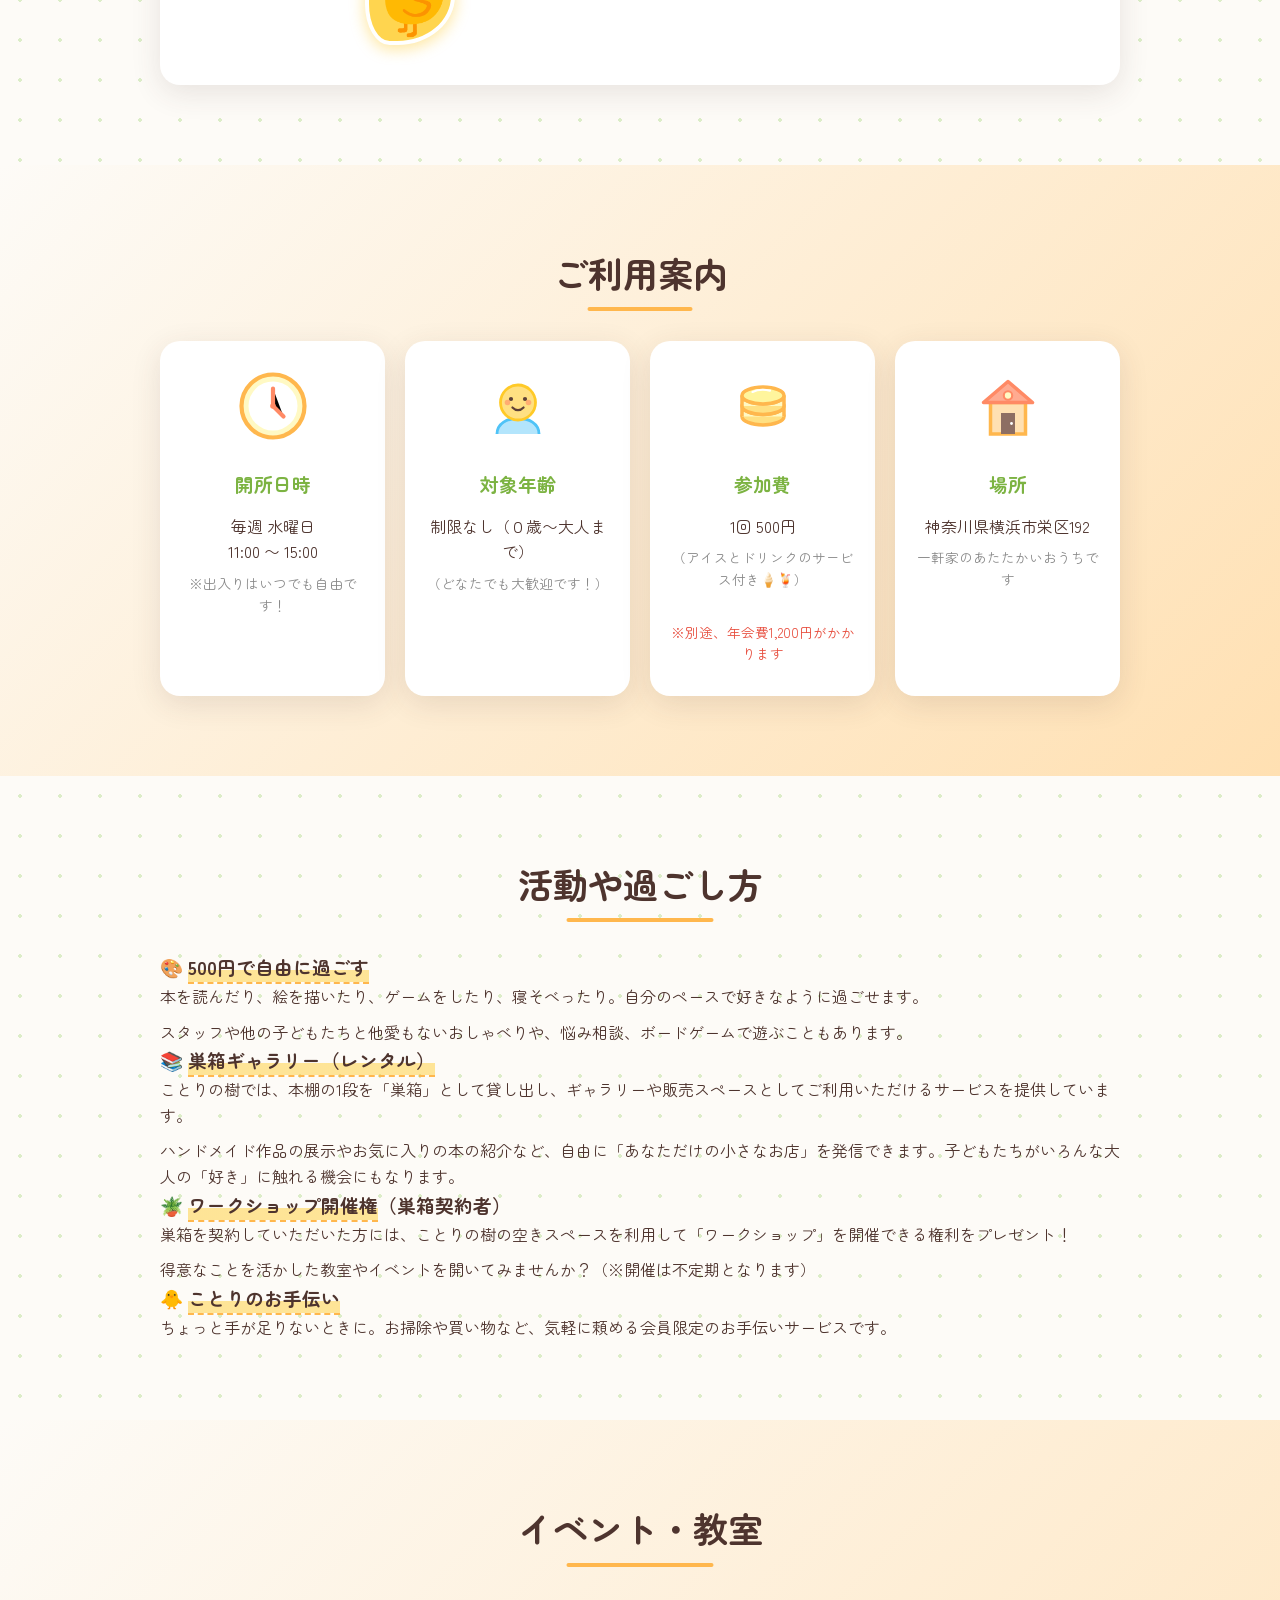
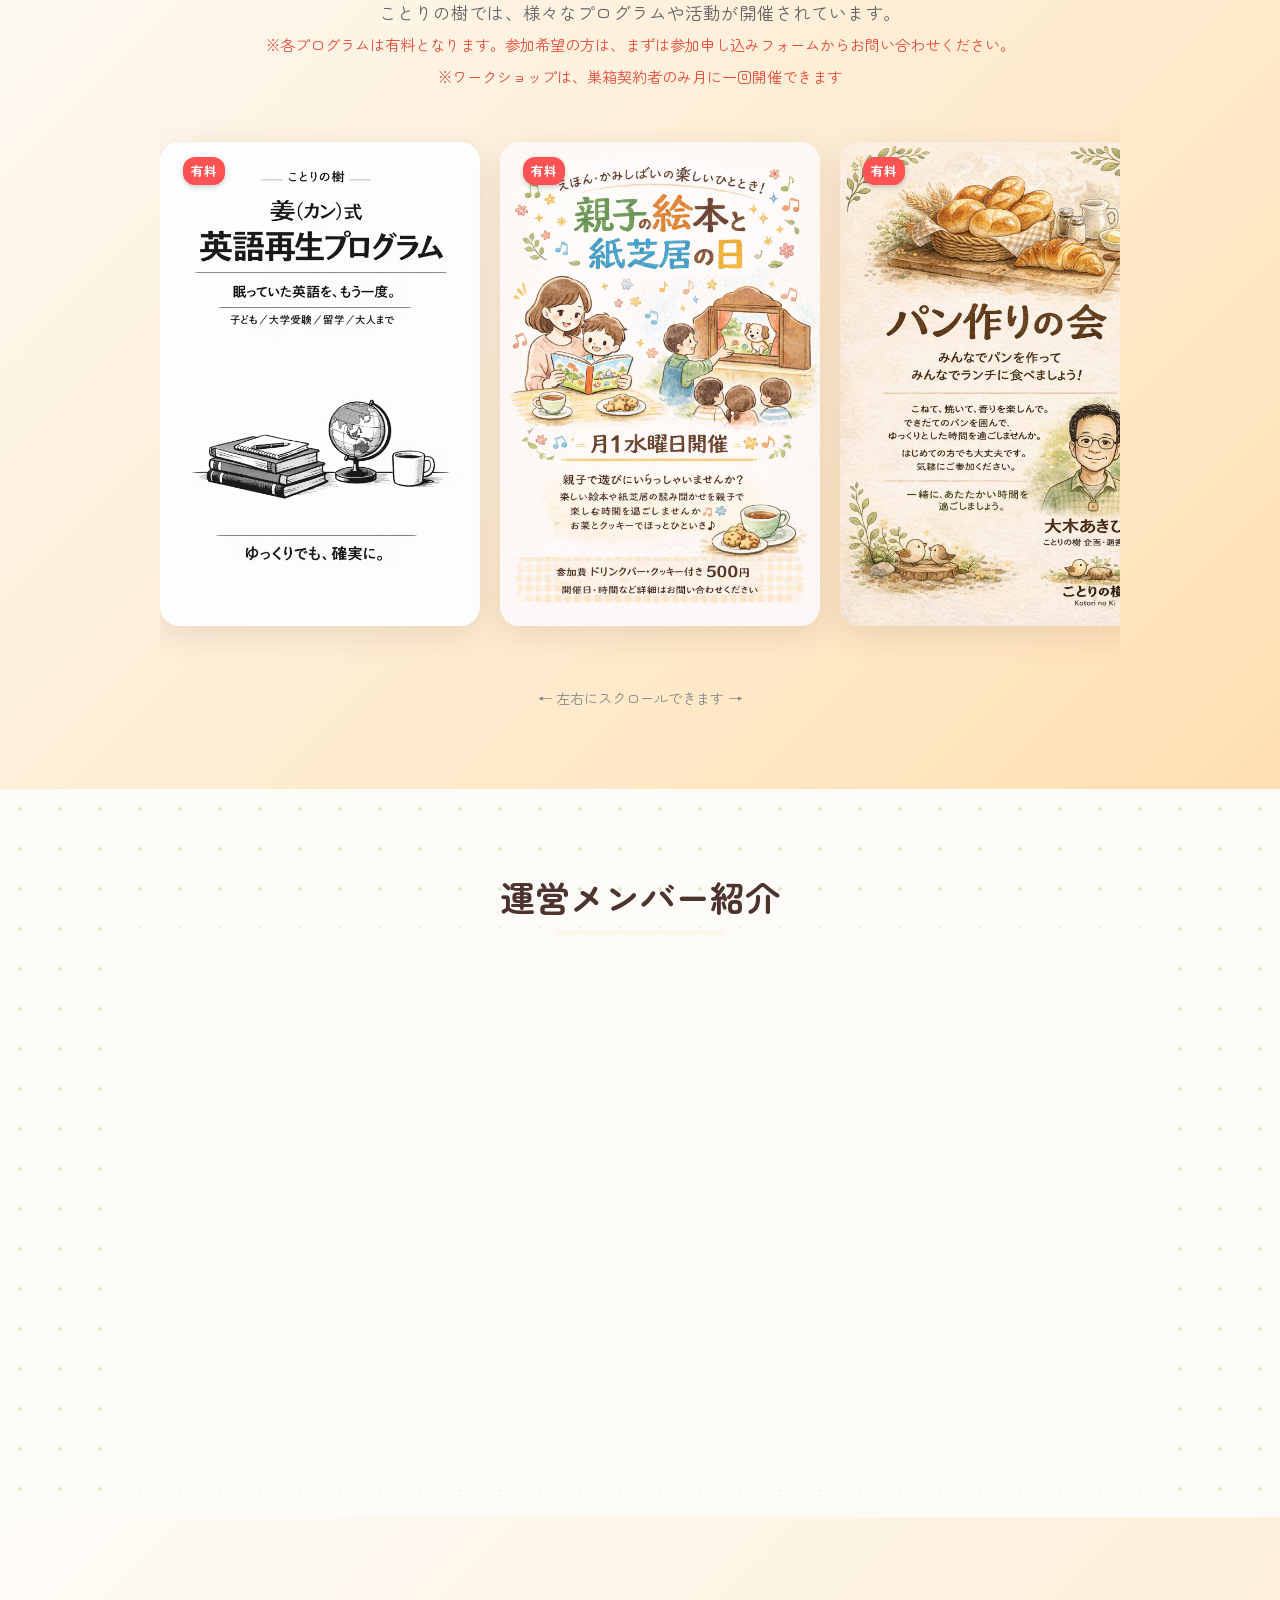
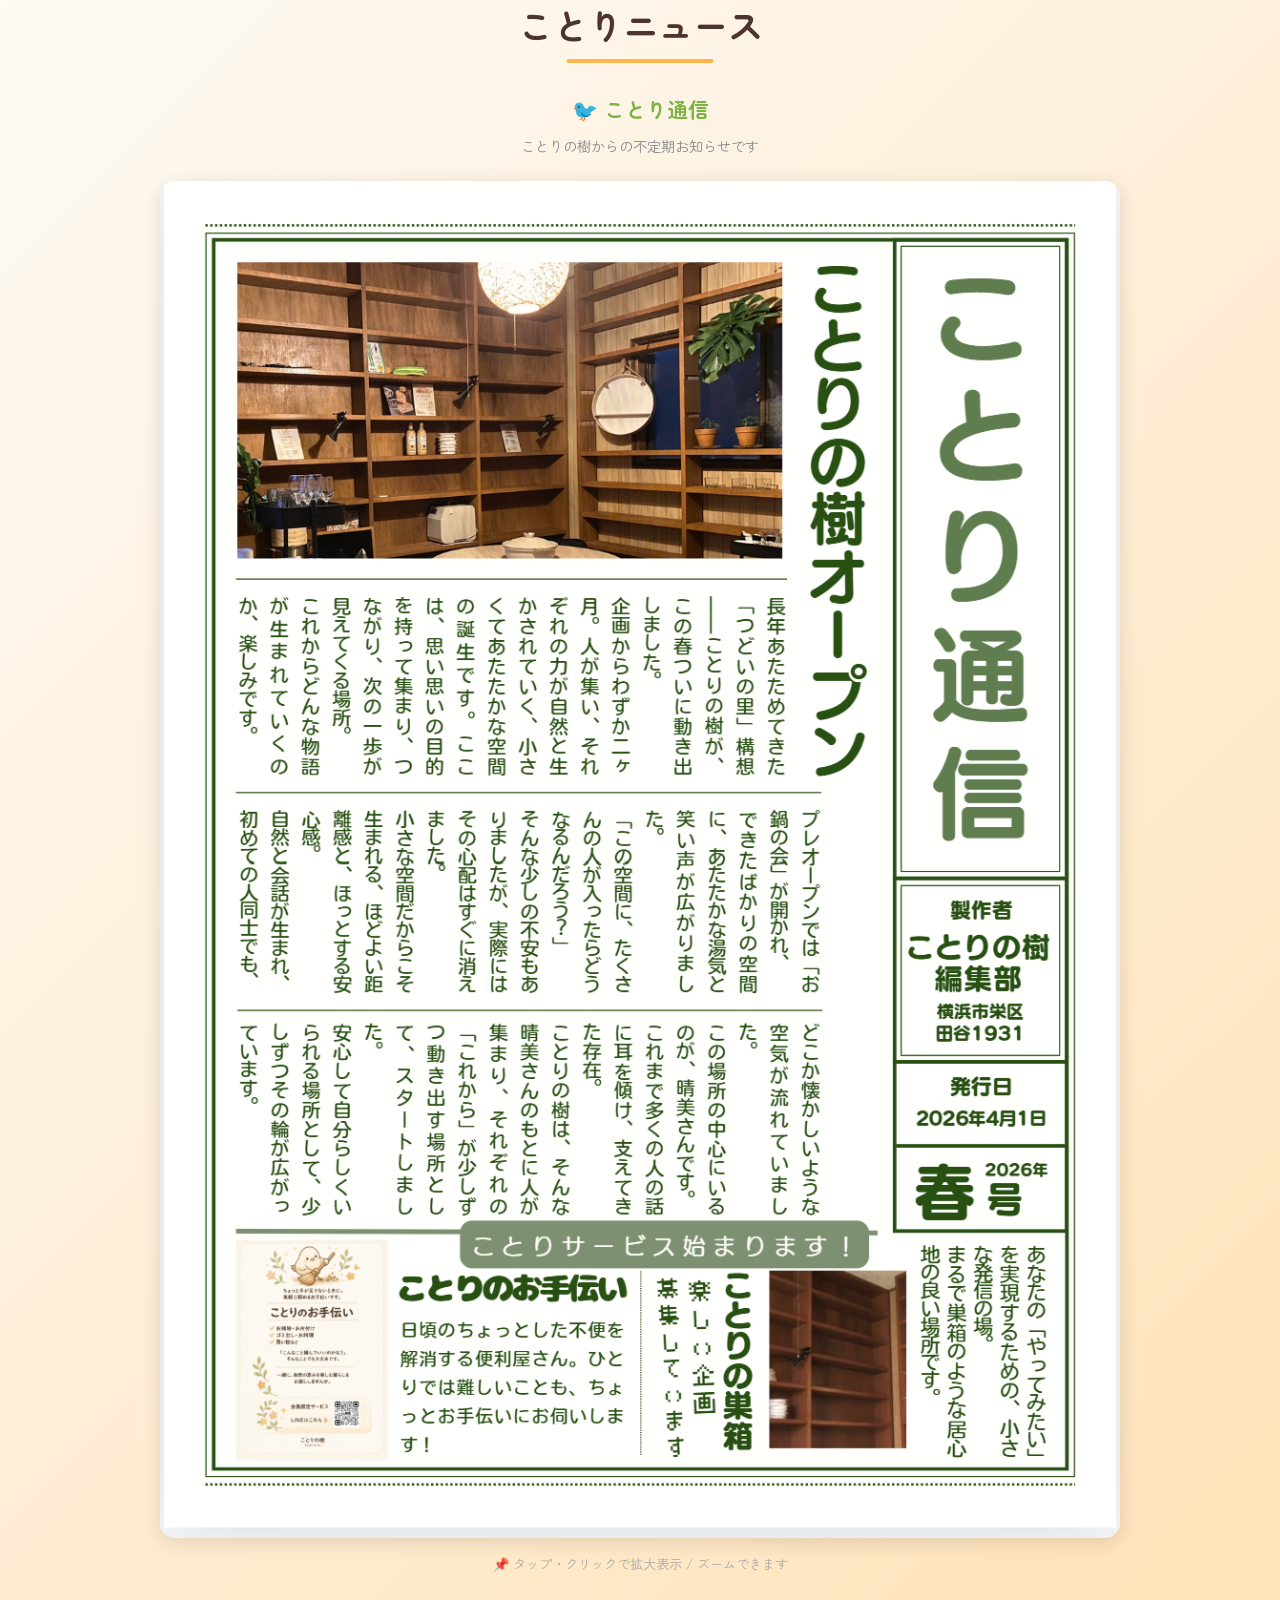
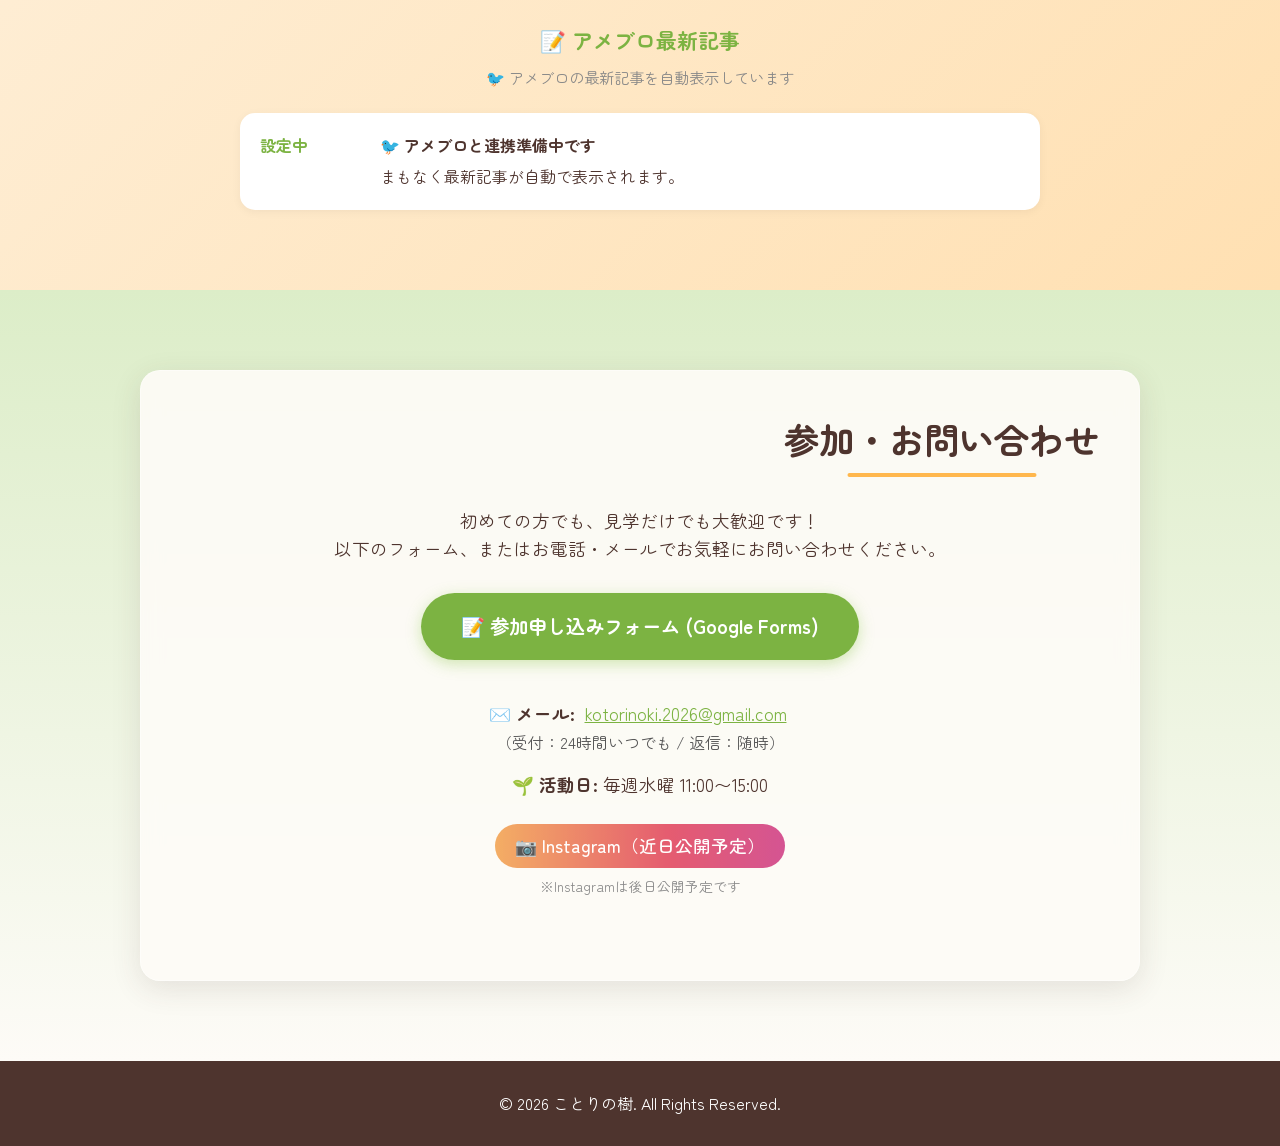
==== commit 88b365e5: "fix: add profile images (oki/kazuha/myu) and accordion button for Oki" ====
--- a/index.html
+++ b/index.html
@@ -1260,10 +1260,11 @@
                         企画・運営部長</div>
                     <h3 style="font-size: 1.5rem; margin-bottom: 15px;">おおき あきひろ</h3>
                     <div class="profile-bio-wrap">
-                        <p class="profile-bio expanded" style="font-size: 0.95rem; color: #555; line-height: 1.9;">
+                        <p class="profile-bio" style="font-size: 0.95rem; color: #555; line-height: 1.9;">
                             パン屋さん、農作業・養豚業、印刷業、指圧マッサージ師、介護スタッフなどの仕事遍歴があります。現在はフリーの活動で自分のやりたいことに専念できています。ことりの樹で新たな交流や発信ができたら嬉しいです。</p>
                         <div class="profile-bio-fade"></div>
                     </div>
+                    <button class="profile-read-more" onclick="toggleBio(this)">もっと読む ▼</button>
                 </div>
 
                 <!-- 2人目：鍛葉 さちこ -->
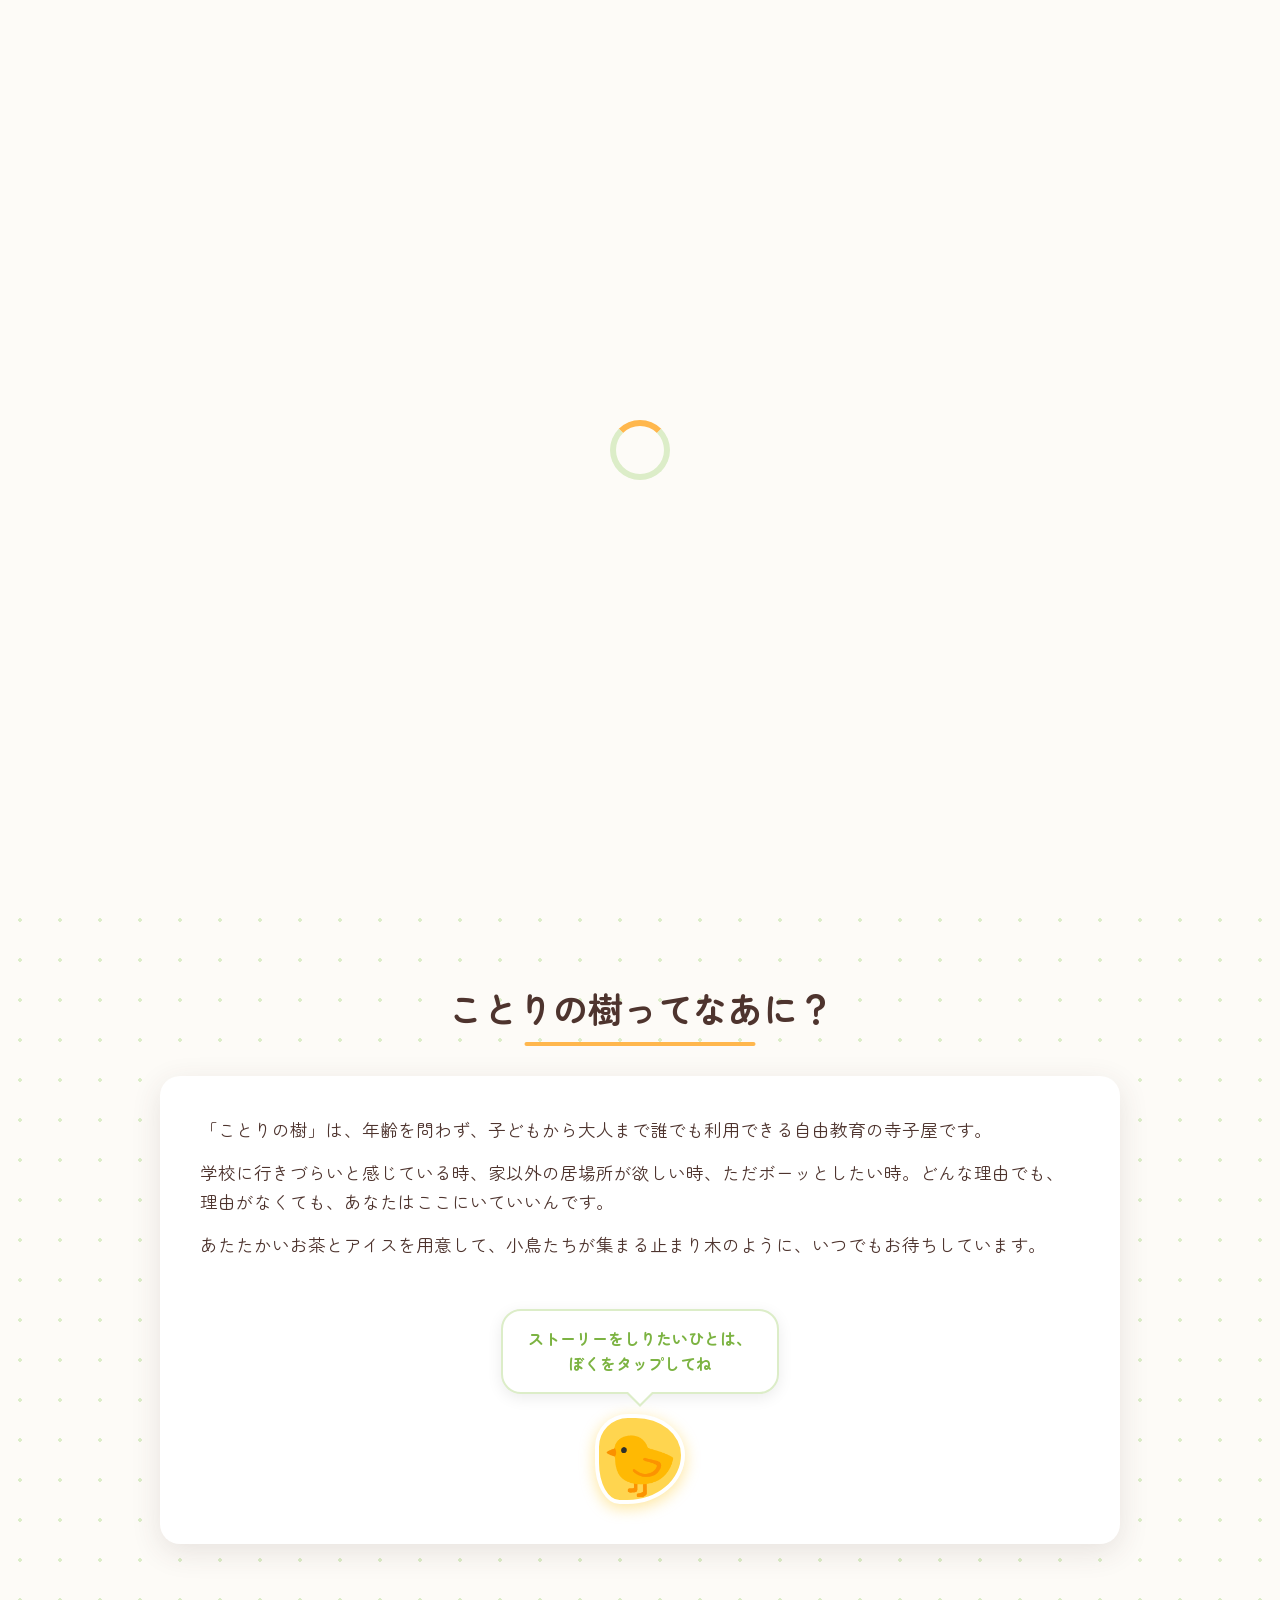
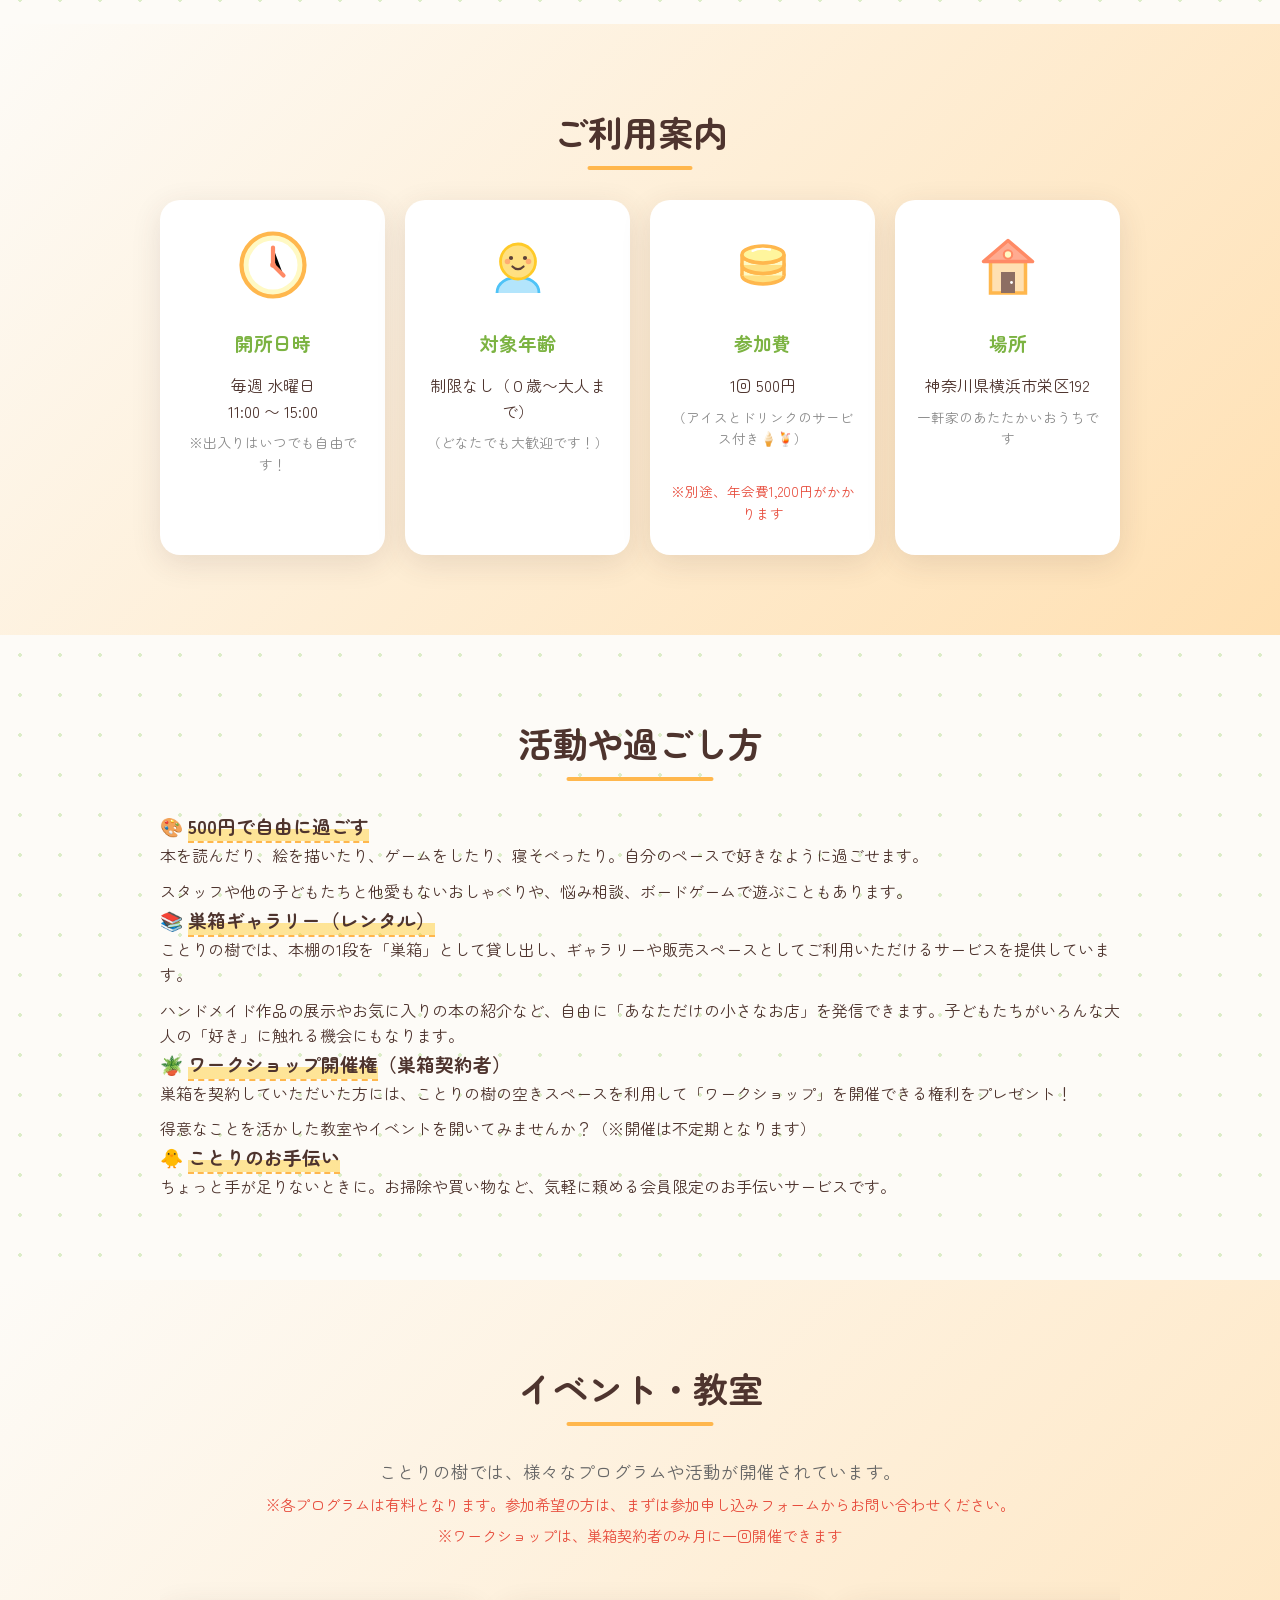
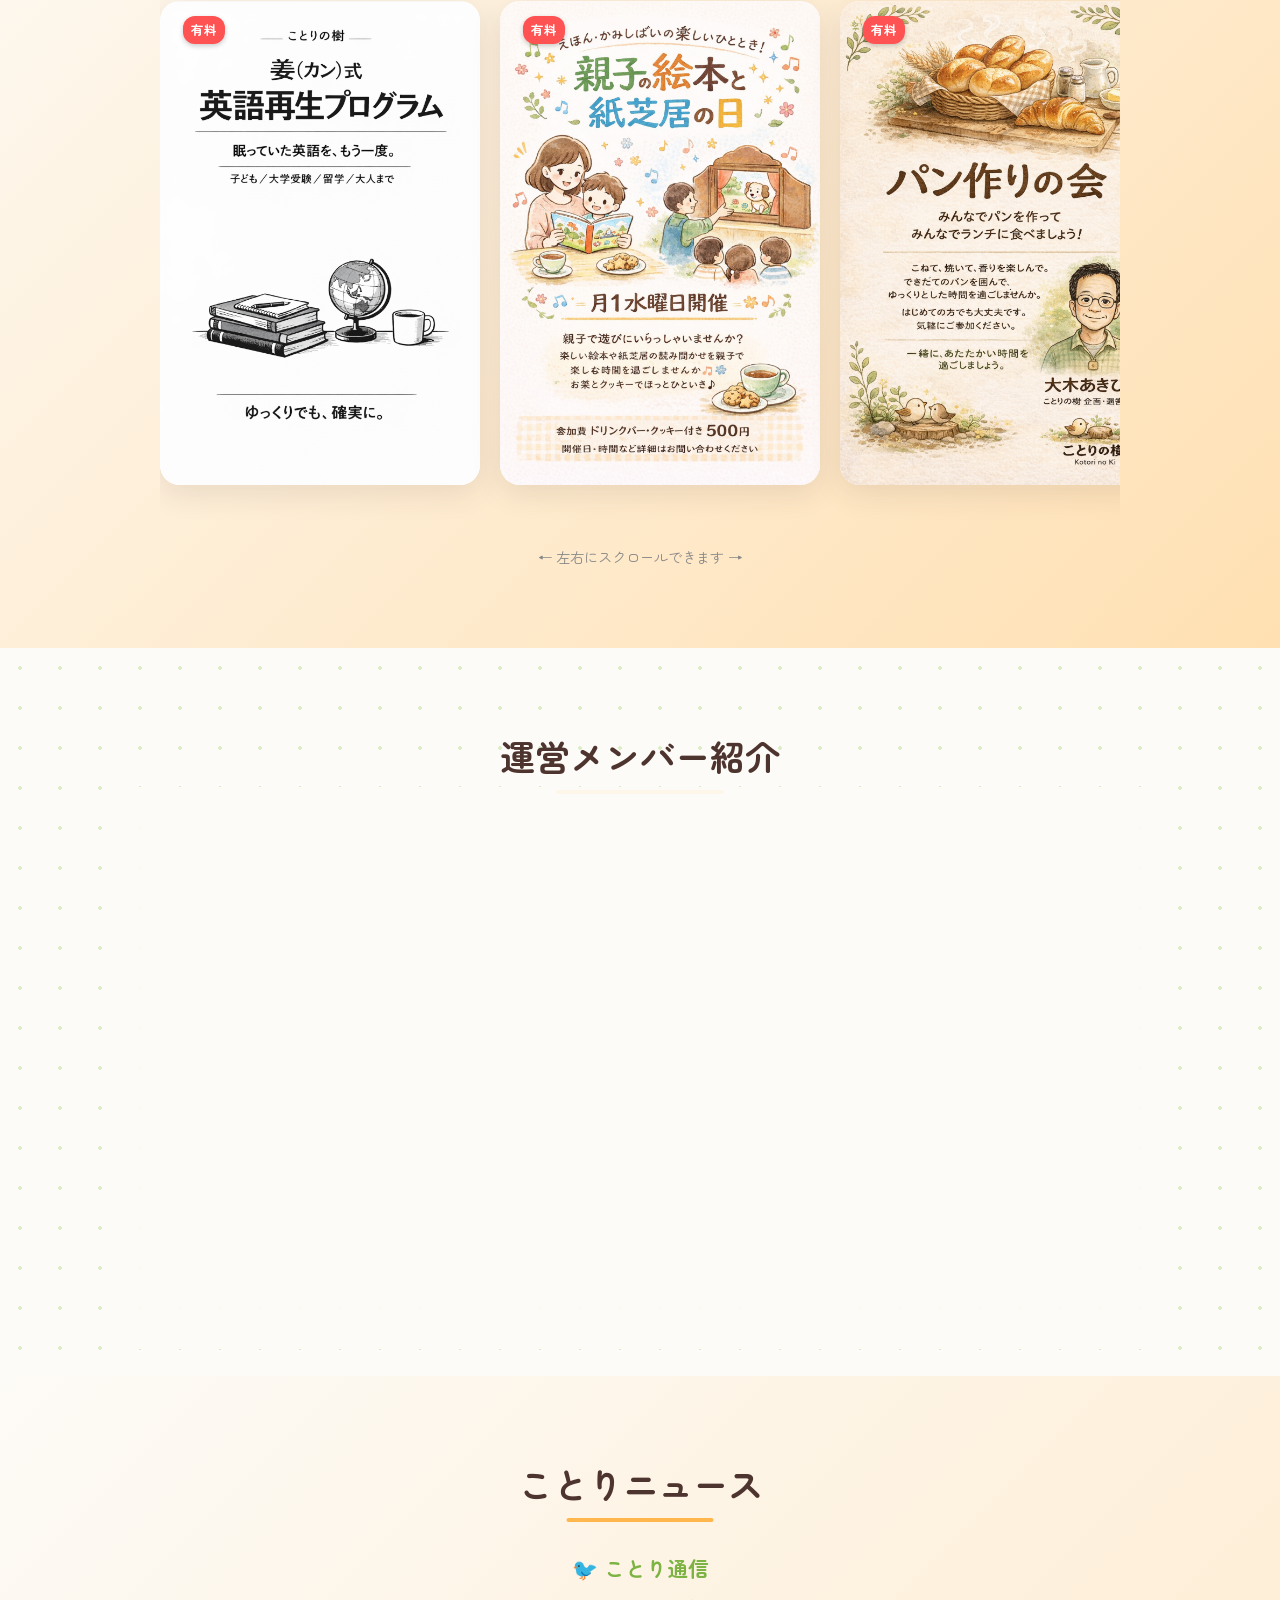
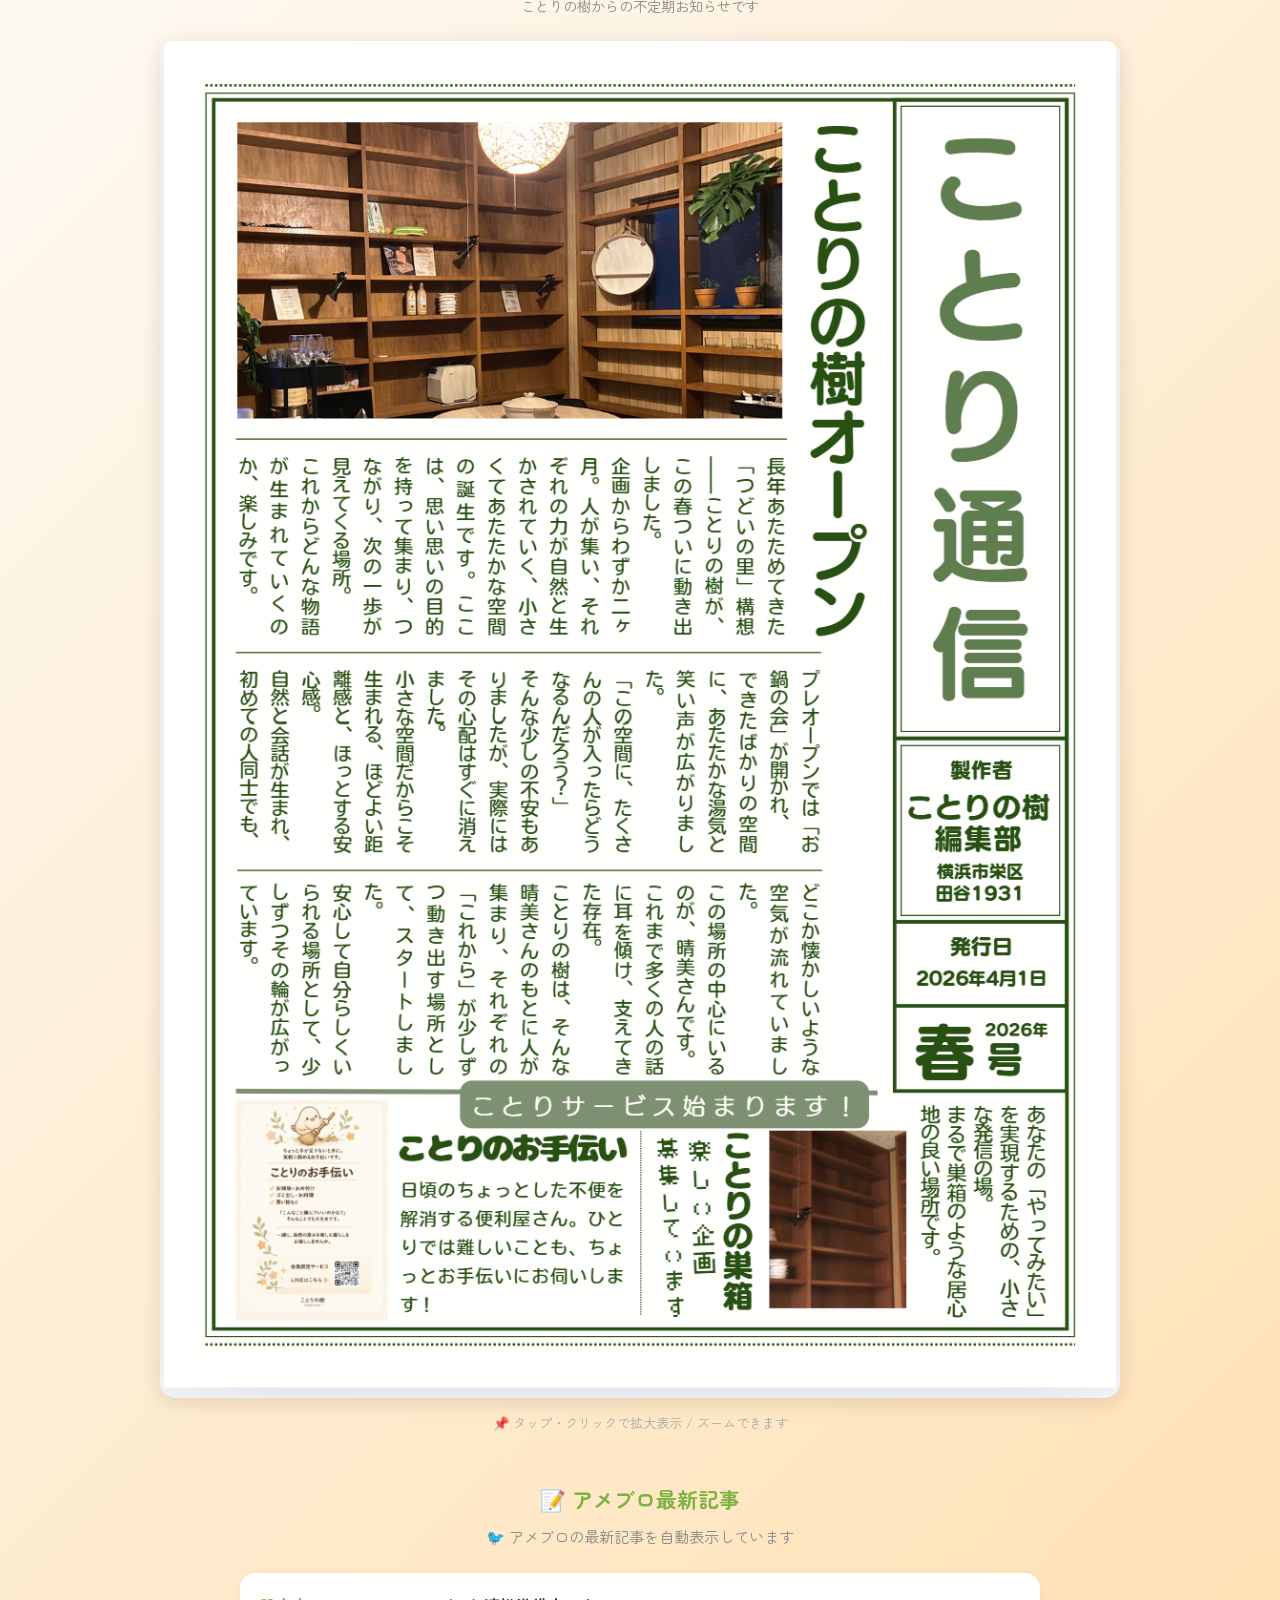
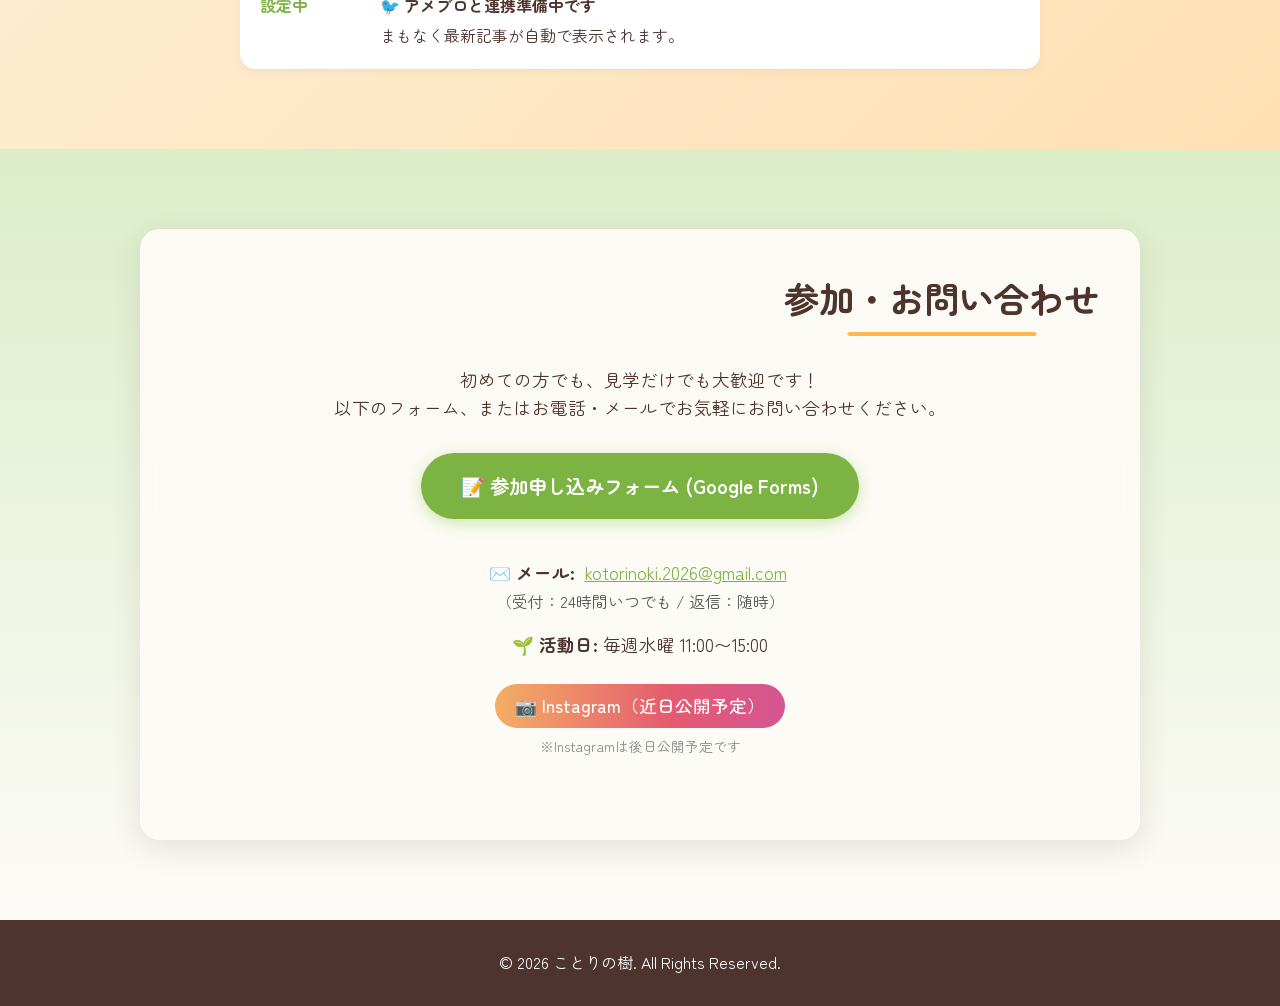
==== commit 6483514d: "fix: remove concept illustration, adjust kazuha photo position to hide blue button" ====
--- a/index.html
+++ b/index.html
@@ -830,9 +830,7 @@
                         </div>
                     </div>
                 </div>
-                <div class="concept-image">
-                    <img src="images/activity_img.png" alt="子どもたちがリラックスして過ごす様子">
-                </div>
+
             </div>
         </div>
     </section>
@@ -1271,7 +1269,7 @@
                 <div class="glass-card"
                     style="display: flex; flex-direction: column; align-items: center; text-align: center; padding: 40px 20px;">
                     <img src="images/kazuha.jpg" alt="鍛葉さちこ"
-                        style="width: 150px; height: 150px; border-radius: 50%; object-fit: cover; border: 4px solid #fff; box-shadow: 0 4px 10px rgba(0,0,0,0.1); margin-bottom: 20px;">
+                        style="width: 150px; height: 150px; border-radius: 50%; object-fit: cover; object-position: center 15%; border: 4px solid #fff; box-shadow: 0 4px 10px rgba(0,0,0,0.1); margin-bottom: 20px;">
                     <div class="profile-tag"
                         style="background: var(--primary-light); color: var(--primary); padding: 4px 12px; border-radius: 15px; font-size: 0.85rem; font-weight: bold; margin-bottom: 10px;">
                         企画</div>
